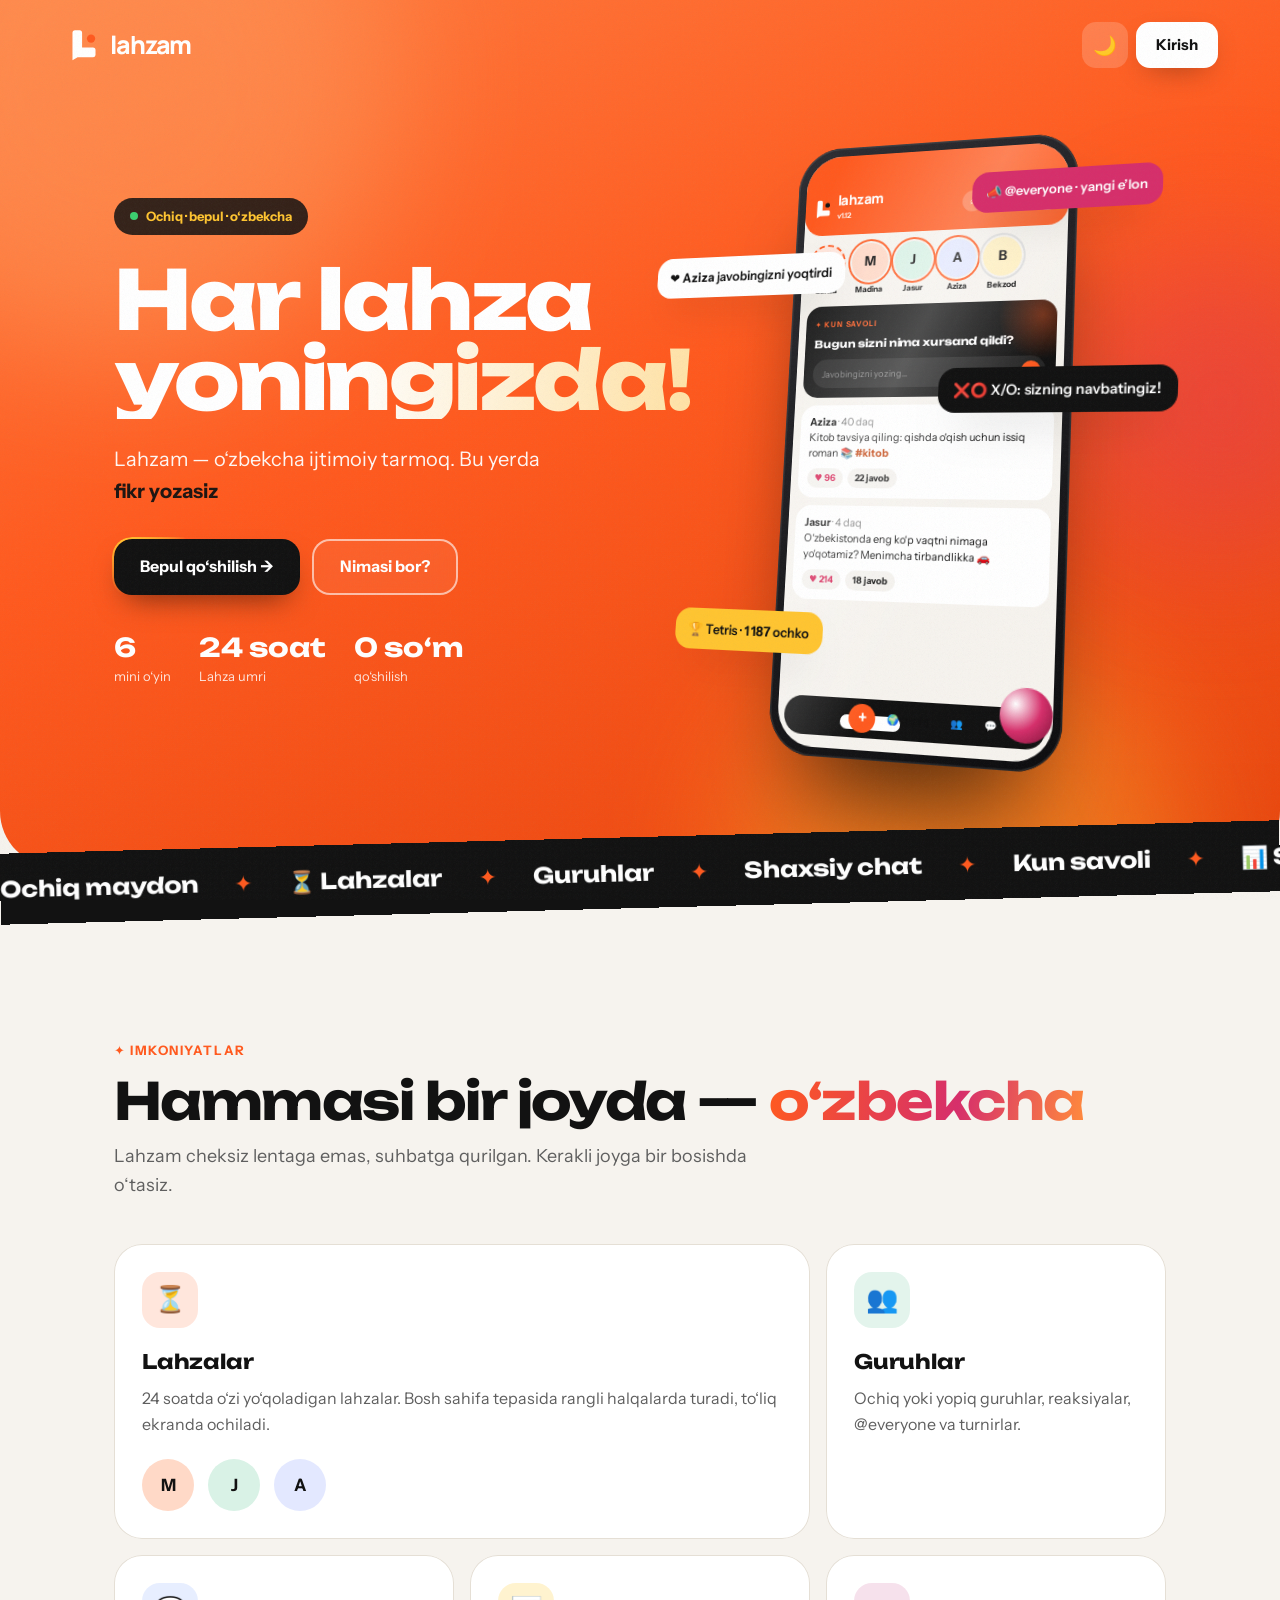
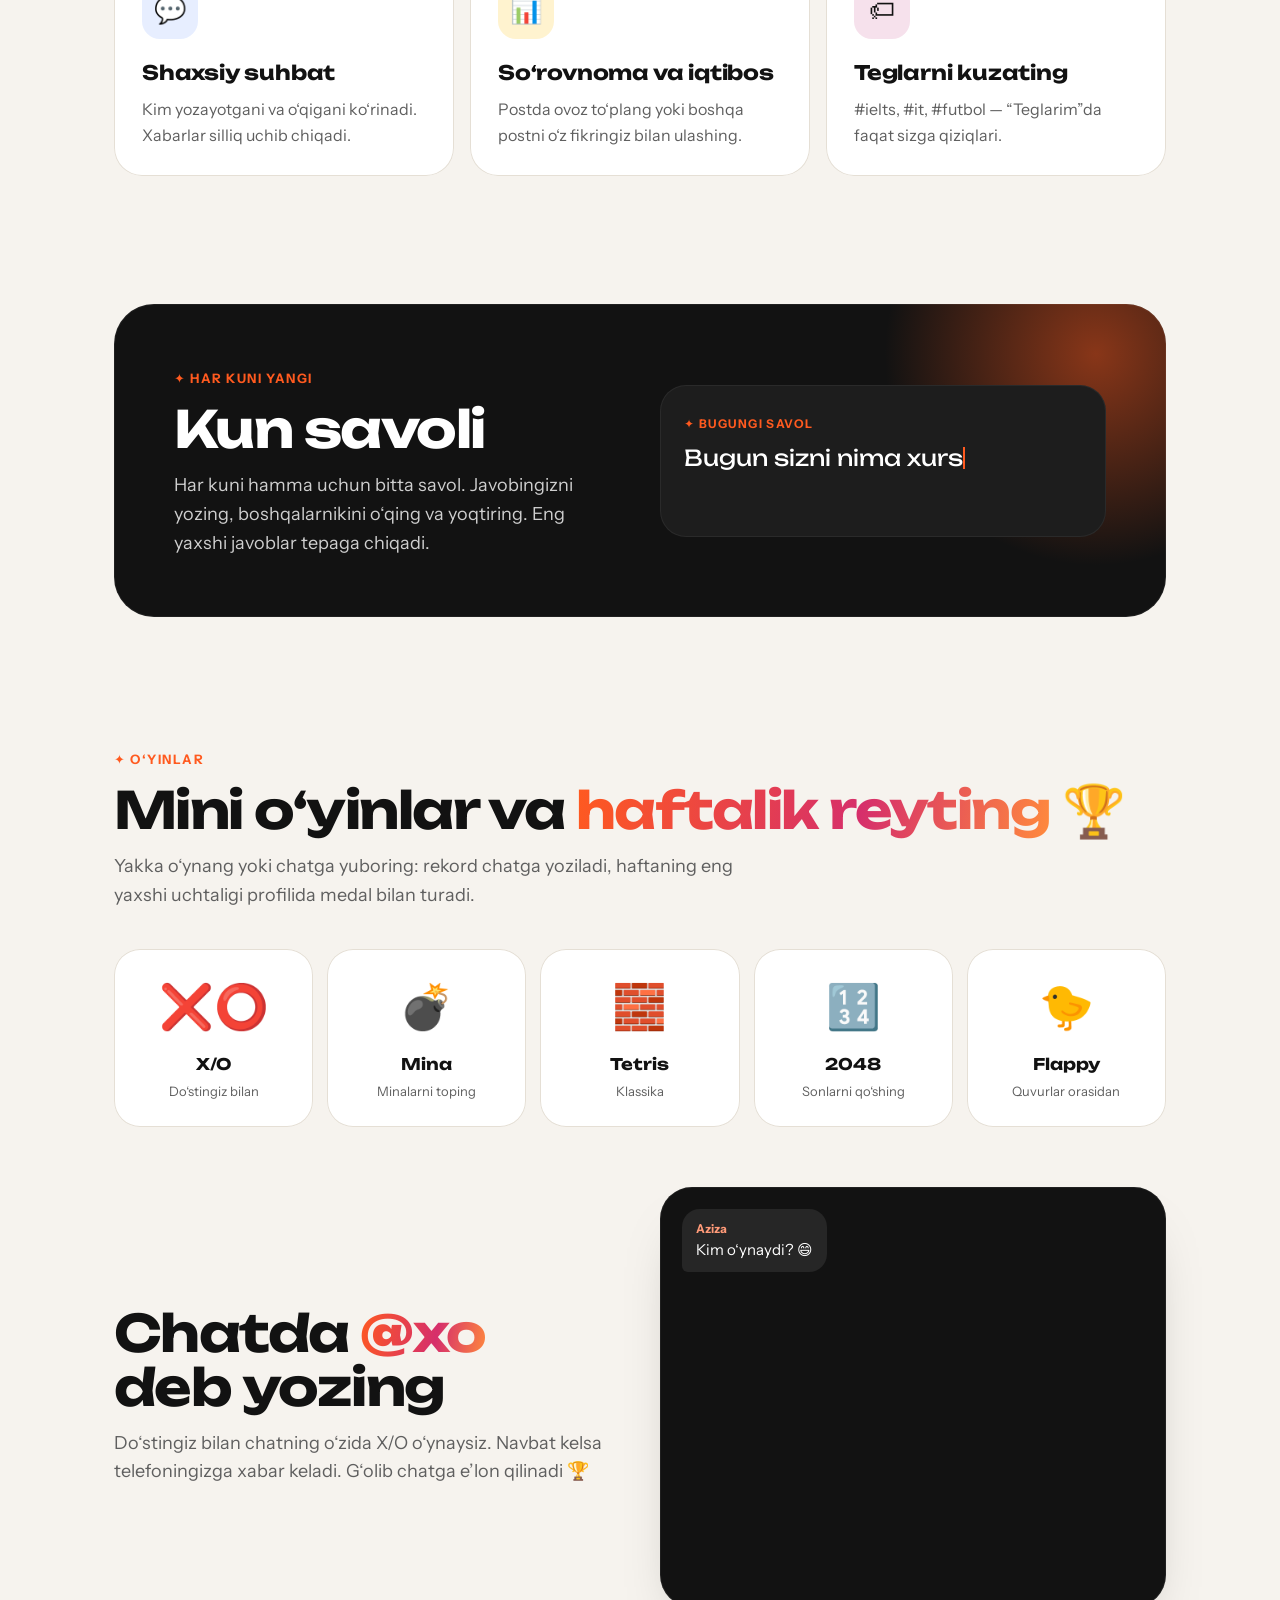
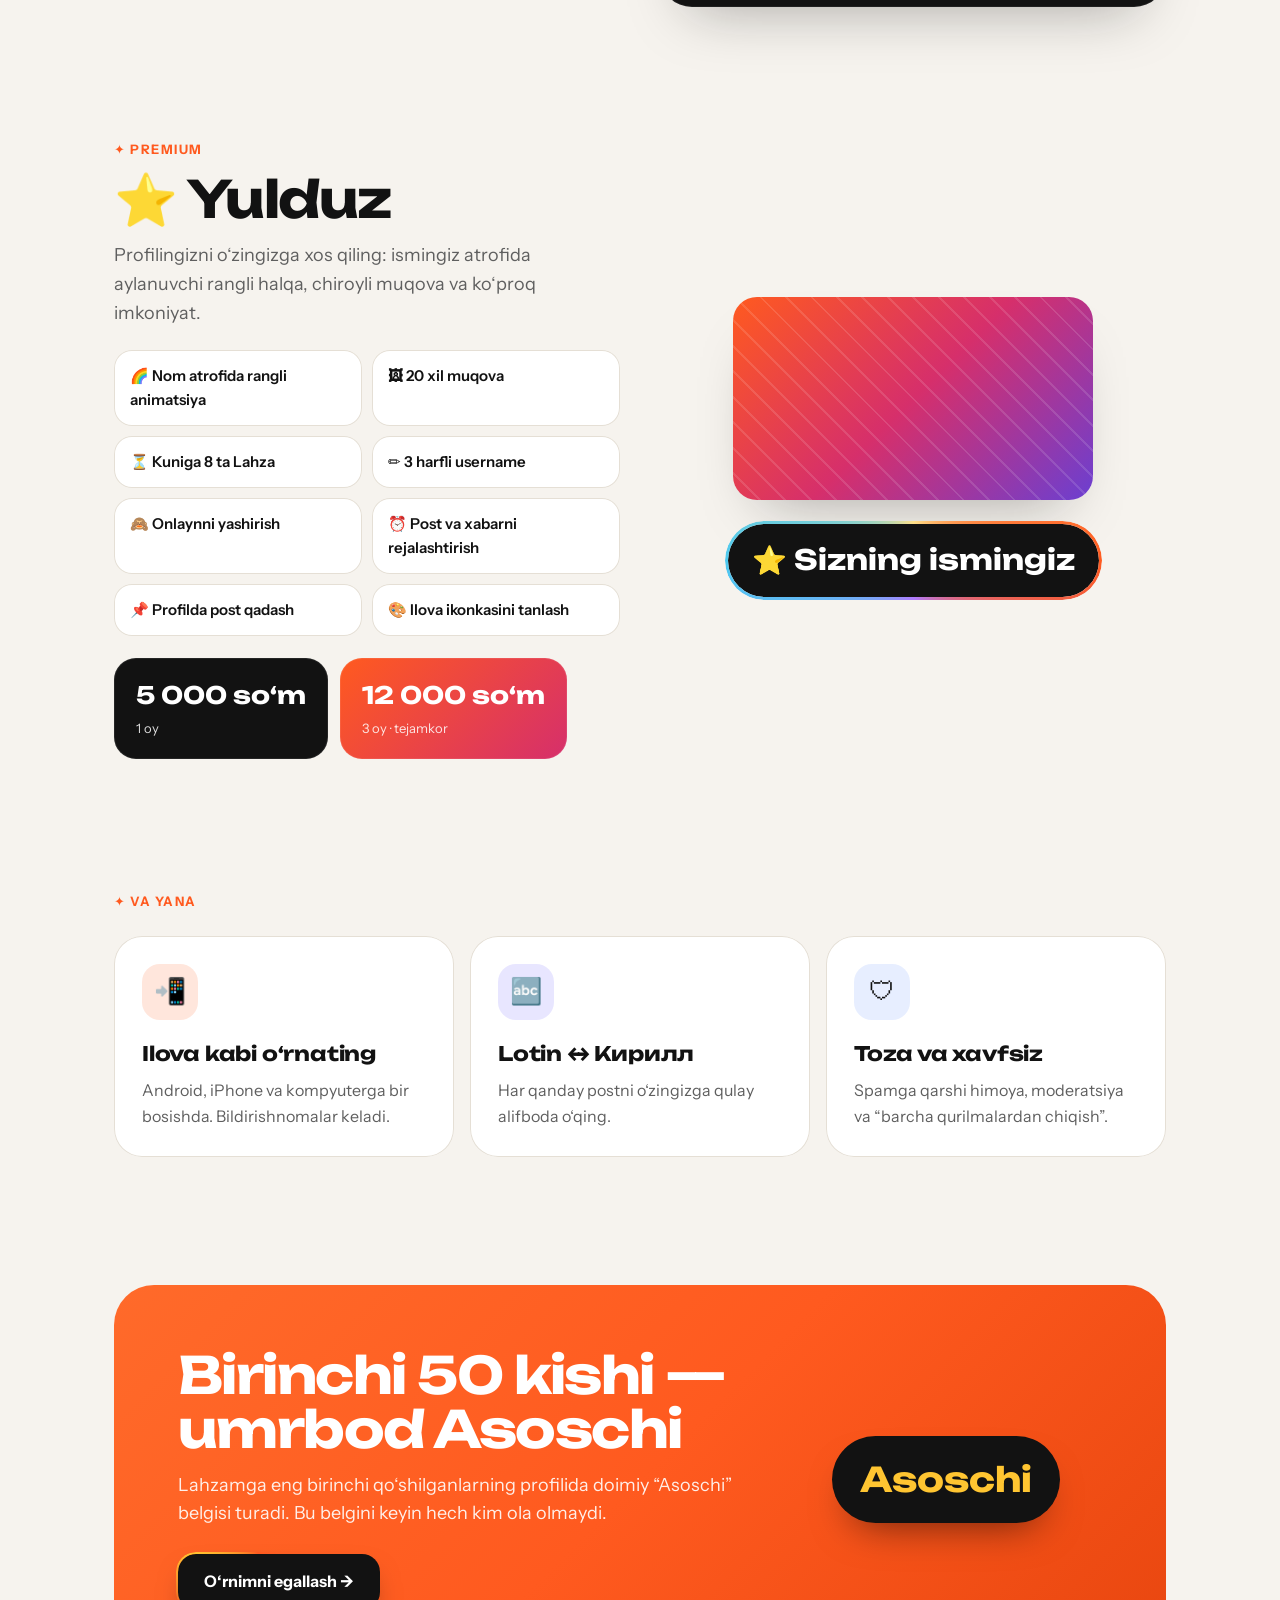
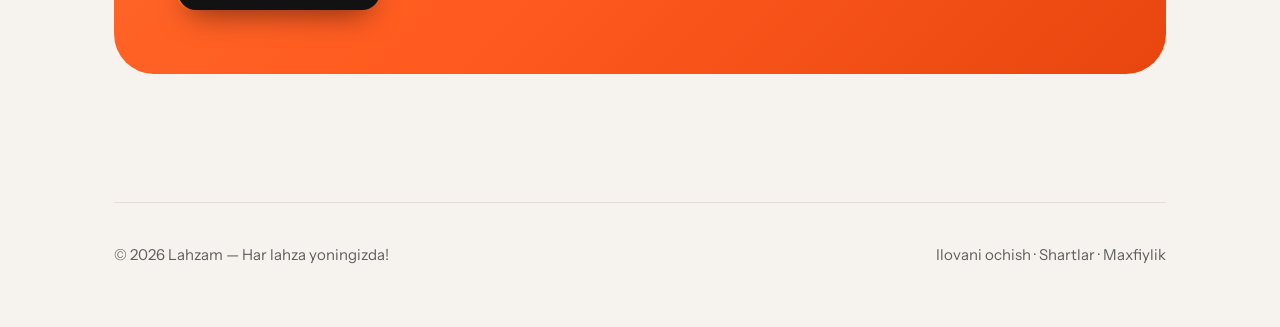
==== index.html @ 547d599e "Lahzam tanishtiruv sahifasi: premium dizayn, tungi rejim, 3D sahna Co-Authored-By: Claude Opus 5.5 <" ====
<!DOCTYPE html>
<html lang="uz">
<head>
<meta charset="utf-8">
<meta name="viewport" content="width=device-width, initial-scale=1, viewport-fit=cover">
<meta name="theme-color" content="#FF5A1F">
<title>Lahzam — Har lahza yoningizda!</title>
<meta name="description" content="Lahzam: o‘zbekcha ijtimoiy tarmoq. Ochiq maydon, Lahzalar, guruhlar, shaxsiy chat, Kun savoli, mini o‘yinlar va ⭐ Yulduz.">
<meta property="og:title" content="Lahzam — Har lahza yoningizda!">
<meta property="og:description" content="Fikrlar, Lahzalar, guruhlar, suhbatlar va o‘yinlar — bir joyda.">
<link rel="icon" href="/icon.svg" type="image/svg+xml">
<script src="/theme.js"></script>
<link rel="preconnect" href="https://fonts.googleapis.com">
<link rel="preconnect" href="https://fonts.gstatic.com" crossorigin>
<link href="https://fonts.googleapis.com/css2?family=Instrument+Sans:wght@400;500;600;700&family=Manrope:wght@800&family=Unbounded:wght@500;700;800&display=swap" rel="stylesheet">
<style>
/* ================= Dizayn tizimi ================= */
:root{
  --acc:#FF5A1F;--acc2:#FF8A3D;--pink:#D62F6B;--gold:#FFC531;
  --bg:#F6F3EE;--surface:#FFFFFF;--surface2:#EFEAE2;--ink:#121212;--mute:#5F5F5F;--line:#E5DFD5;
  --shadow:0 30px 60px -30px rgba(18,18,18,.35);
  --head:Unbounded,"Instrument Sans",system-ui,-apple-system,"Segoe UI",sans-serif;
  --body:"Instrument Sans",system-ui,-apple-system,"Segoe UI",sans-serif;
  --logo:Manrope,"Instrument Sans",system-ui,sans-serif;
  --ease:cubic-bezier(.2,.8,.2,1);--spring:cubic-bezier(.3,1.4,.5,1);
  color-scheme:light;
}
[data-theme=dark]{
  --bg:#0C0C0E;--surface:#16161A;--surface2:#1E1E23;--ink:#F3F0EA;--mute:#A3A09A;--line:#2A2A30;
  --shadow:0 30px 60px -30px rgba(0,0,0,.8);color-scheme:dark;
}
*{box-sizing:border-box;min-width:0}
html{scroll-behavior:smooth;overflow-x:clip}
body{margin:0;background:var(--bg);color:var(--ink);font:17px/1.6 var(--body);overflow-x:clip;-webkit-tap-highlight-color:transparent;transition:background .4s ease,color .4s ease}
a{color:inherit}
img,svg{max-width:100%}
:focus-visible{outline:3px solid var(--acc);outline-offset:3px;border-radius:10px}
.wrap{max-width:1180px;margin:0 auto;padding:0 max(5vw,18px)}
h1,h2,h3{font-family:var(--head);letter-spacing:-.03em;text-wrap:balance;margin:0}
h1{font-weight:800;font-size:clamp(42px,6.4vw,84px);line-height:.98}
h2{font-weight:700;font-size:clamp(30px,4vw,52px);line-height:1.05;margin-bottom:14px}
.sub{color:var(--mute);max-width:56ch;margin:0;font-size:18px}
.eyebrow{display:inline-flex;align-items:center;gap:8px;font-weight:700;font-size:13px;letter-spacing:.12em;text-transform:uppercase;color:var(--acc);margin-bottom:14px}
.grad{background:linear-gradient(100deg,var(--acc),var(--pink) 60%,var(--acc2));-webkit-background-clip:text;background-clip:text;color:transparent}
body::after{content:"";position:fixed;inset:0;pointer-events:none;z-index:90;opacity:.05;background-image:url("data:image/svg+xml,%3Csvg xmlns='http://www.w3.org/2000/svg' width='160' height='160'%3E%3Cfilter id='n'%3E%3CfeTurbulence baseFrequency='.85' numOctaves='3'/%3E%3C/filter%3E%3Crect width='100%25' height='100%25' filter='url(%23n)'/%3E%3C/svg%3E")}

/* ================= Tugmalar ================= */
.btn{position:relative;display:inline-flex;align-items:center;justify-content:center;gap:8px;height:56px;padding:0 26px;border-radius:18px;font-weight:700;text-decoration:none;font-size:16px;border:0;cursor:pointer;transition:transform .3s var(--spring),box-shadow .3s,background .3s;will-change:transform}
.btn:active{transform:scale(.96)}
.btn.white{background:#fff;color:#121212;box-shadow:0 10px 30px -12px rgba(0,0,0,.4)}
.btn.dark{background:#121212;color:#fff;box-shadow:0 14px 30px -12px rgba(0,0,0,.55)}
.btn.dark::after{content:"";position:absolute;inset:-2px;border-radius:20px;padding:2px;background:conic-gradient(from var(--ba),transparent 0 70%,var(--gold),var(--acc),transparent);-webkit-mask:linear-gradient(#000 0 0) content-box,linear-gradient(#000 0 0);-webkit-mask-composite:xor;mask-composite:exclude;animation:spin 3s linear infinite;pointer-events:none}
@property --ba{syntax:'<angle>';inherits:false;initial-value:0deg}
@keyframes spin{to{--ba:360deg}}
.btn.line{border:2px solid rgba(255,255,255,.6);color:#fff;background:rgba(255,255,255,.06);backdrop-filter:blur(6px)}
.icon-btn{width:46px;height:46px;border-radius:14px;border:0;display:inline-flex;align-items:center;justify-content:center;cursor:pointer;background:rgba(255,255,255,.18);color:#fff;font-size:19px;transition:transform .3s var(--spring),background .3s}
.icon-btn:hover{transform:rotate(-12deg) scale(1.06)}

/* ================= Yuklanish ekrani ================= */
#loader{position:fixed;inset:0;z-index:100;background:radial-gradient(120% 90% at 50% 10%,#FF7A3D,#FF5A1F 45%,#E0400A);display:flex;align-items:center;justify-content:center;color:#fff;transition:opacity .7s var(--ease),visibility .7s,transform .7s var(--ease);animation:ldAuto 0s 5s forwards}
[data-theme=dark] #loader{background:radial-gradient(120% 90% at 50% 10%,#3A1406,#0C0C0E 70%)}
#loader.done{opacity:0;visibility:hidden;transform:scale(1.06)}
@keyframes ldAuto{to{opacity:0;visibility:hidden}}
.ld-in{display:flex;flex-direction:column;align-items:center;gap:12px}
.ld-logo{filter:drop-shadow(0 18px 24px rgba(0,0,0,.25));animation:ldLogo 1.6s var(--spring) infinite}
@keyframes ldLogo{0%{transform:perspective(500px) rotateY(0) translateY(0)}50%{transform:perspective(500px) rotateY(180deg) translateY(-8px)}100%{transform:perspective(500px) rotateY(360deg) translateY(0)}}
.ld-word{font-family:var(--logo);font-weight:800;font-size:42px;letter-spacing:-.05em;display:flex;perspective:400px}
.ld-word span{display:inline-block;animation:ldL .9s var(--spring) both}
.ld-word span:nth-child(2){animation-delay:.06s}.ld-word span:nth-child(3){animation-delay:.12s}.ld-word span:nth-child(4){animation-delay:.18s}.ld-word span:nth-child(5){animation-delay:.24s}.ld-word span:nth-child(6){animation-delay:.3s}
@keyframes ldL{from{opacity:0;transform:translateY(26px) rotateX(-90deg)}to{opacity:1;transform:none}}
.ld-bar{display:block;width:200px;height:4px;border-radius:9px;background:rgba(255,255,255,.28);overflow:hidden;margin-top:8px}
.ld-bar em{display:block;height:100%;width:8%;background:#fff;border-radius:9px;transition:width .3s ease}
.ld-sub{font-size:14px;opacity:.9;font-weight:600;letter-spacing:.02em}

/* ================= Navigatsiya ================= */
.nav{position:fixed;top:12px;left:50%;transform:translateX(-50%);z-index:60;width:min(1180px,calc(100% - 24px));display:flex;align-items:center;justify-content:space-between;padding:10px 12px 10px 18px;border-radius:22px;transition:background .35s,box-shadow .35s}
.nav.scrolled{background:color-mix(in srgb,var(--surface) 72%,transparent);backdrop-filter:blur(18px) saturate(1.4);-webkit-backdrop-filter:blur(18px) saturate(1.4);box-shadow:0 10px 30px -18px rgba(0,0,0,.35),inset 0 0 0 1px color-mix(in srgb,var(--ink) 8%,transparent)}
.brand{display:inline-flex;align-items:center;gap:10px;text-decoration:none;color:#fff;transition:color .35s}
.nav.scrolled .brand{color:var(--ink)}
.brand b{font-family:var(--logo);font-weight:800;font-size:25px;letter-spacing:-.045em}
.nav-r{display:flex;gap:8px;align-items:center}
.nav.scrolled .icon-btn{background:var(--surface2);color:var(--ink)}
.nav .btn{height:46px;padding:0 20px;font-size:15px;border-radius:14px}
.nav.scrolled .btn.white{background:var(--ink);color:var(--bg)}

/* ================= Hero ================= */
.hero{position:relative;color:#fff;border-radius:0 0 56px 56px;padding:110px 0 90px;overflow:hidden;isolation:isolate;background:linear-gradient(160deg,#FF7A3D,#FF5A1F 45%,#E8460F)}
[data-theme=dark] .hero{background:radial-gradient(90% 80% at 70% 30%,#5A1E08,#1A0B05 60%,#0C0C0E)}
.blob{position:absolute;border-radius:50%;filter:blur(70px);z-index:-1;animation:float 16s ease-in-out infinite;pointer-events:none}
.b1{width:560px;height:560px;background:#FF9A5C;top:-200px;left:-160px;opacity:.55}
.b2{width:440px;height:440px;background:#FFC531;bottom:-220px;right:8%;animation-delay:-6s;opacity:.4}
.b3{width:320px;height:320px;background:#D62F6B;top:28%;right:-100px;animation-delay:-10s;opacity:.35}
[data-theme=dark] .b1{background:#FF5A1F;opacity:.35}[data-theme=dark] .b2{opacity:.18}[data-theme=dark] .b3{opacity:.3}
@keyframes float{0%,100%{transform:translate(0,0) scale(1)}33%{transform:translate(40px,-30px) scale(1.08)}66%{transform:translate(-30px,25px) scale(.95)}}
.hero-grid{display:grid;grid-template-columns:minmax(0,1.05fr) minmax(0,.95fr);gap:30px;align-items:center}
.chip{display:inline-flex;align-items:center;gap:8px;background:rgba(18,18,18,.85);color:var(--gold);border-radius:999px;padding:8px 16px;font-size:13px;font-weight:700;margin-bottom:24px}
.chip i{width:8px;height:8px;border-radius:50%;background:#3CD070;animation:ping 1.8s infinite}
@keyframes ping{0%{box-shadow:0 0 0 0 rgba(60,208,112,.7)}100%{box-shadow:0 0 0 10px rgba(60,208,112,0)}}
.h1 .w{display:inline-block;opacity:0;transform:translateY(60%) rotate(4deg);animation:rise .9s var(--ease) forwards;animation-play-state:paused}
.ready .h1 .w{animation-play-state:running}
@keyframes rise{to{opacity:1;transform:none}}
.h1 .hl{background:linear-gradient(100deg,#fff 20%,#FFE2A6 50%,#fff 80%);-webkit-background-clip:text;background-clip:text;color:transparent;background-size:200% 100%;animation:rise .9s var(--ease) forwards,sheen 5s linear 1.2s infinite;animation-play-state:paused}
.ready .h1 .hl{animation-play-state:running}
@keyframes sheen{to{background-position:-200% 0}}
.lead{font-size:clamp(17px,1.6vw,20px);max-width:38ch;margin:24px 0 32px;opacity:.95}
.rot{display:inline-grid;font-weight:700;vertical-align:bottom;perspective:300px}
.rot span{grid-area:1/1;opacity:0;transform:translateY(45%) rotateX(-70deg);transition:opacity .45s,transform .6s var(--ease);white-space:nowrap;color:#121212}
[data-theme=dark] .rot span{color:var(--gold)}
.rot span.on{opacity:1;transform:none}
.ctas{display:flex;gap:12px;flex-wrap:wrap}
.stats{display:flex;gap:28px;margin-top:38px;flex-wrap:wrap}
.stats div b{display:block;font-family:var(--head);font-size:26px;line-height:1.1}
.stats div span{font-size:13px;opacity:.85}

/* ================= 3D telefon sahnasi ================= */
.phone-wrap{perspective:1400px;display:flex;justify-content:center;padding:20px 0}
.stage{position:relative;transform-style:preserve-3d;transform:rotateY(-18deg) rotateX(8deg);will-change:transform}
.phone{position:relative;width:300px;aspect-ratio:9/18.8;background:linear-gradient(145deg,#2e2e33,#0d0d0f);border-radius:46px;padding:9px;box-shadow:0 70px 100px -40px rgba(0,0,0,.7),inset 0 0 0 1.5px rgba(255,255,255,.1);animation:bob 6s ease-in-out infinite;transform-style:preserve-3d}
.phone::before{content:"";position:absolute;inset:0;border-radius:46px;transform:translateZ(-20px);background:#08080a}
.phone::after{content:"";position:absolute;top:16px;left:50%;width:80px;height:22px;margin-left:-40px;border-radius:999px;background:#000;z-index:3}
@keyframes bob{0%,100%{translate:0 0}50%{translate:0 -14px}}
.screen{width:100%;height:100%;border-radius:38px;background:#F6F3EE;overflow:hidden;position:relative;color:#121212;font-size:11px}
.glare{position:absolute;inset:9px;border-radius:38px;pointer-events:none;background:linear-gradient(115deg,transparent 30%,rgba(255,255,255,.25) 48%,transparent 62%);background-size:250% 100%;background-position:var(--gx,60%) 0;mix-blend-mode:screen}
.s-top{background:#FF5A1F;padding:40px 10px 12px;border-radius:0 0 20px 20px;display:flex;justify-content:space-between;align-items:center;color:#fff}
.s-brand{display:flex;align-items:center;gap:6px}.s-brand b{display:block;font-family:var(--logo);font-weight:800;font-size:15px;letter-spacing:-.04em;line-height:1}.s-brand small{font-size:8px;opacity:.85;font-weight:700}
.s-ics{display:flex;gap:4px}.s-ics i{width:22px;height:22px;border-radius:50%;background:rgba(255,255,255,.22);display:flex;align-items:center;justify-content:center;font-style:normal;font-size:10px}
.s-ics i.me{background:#FFD9C7;color:#121212;font-weight:800;box-shadow:0 0 0 2px #fff}
.s-lz{display:flex;gap:7px;padding:10px 8px 2px;overflow:hidden}
.lz{display:flex;flex-direction:column;align-items:center;gap:3px;flex:none}
.lz i{width:40px;height:40px;border-radius:50%;display:flex;align-items:center;justify-content:center;font-style:normal;font-weight:800;font-size:14px;box-shadow:0 0 0 2px #F6F3EE,0 0 0 4px #FF5A1F}
.lz:not(.seen):not(.add) i{animation:ring 3s linear infinite}
@keyframes ring{0%,100%{box-shadow:0 0 0 2px #F6F3EE,0 0 0 4px #FF5A1F}50%{box-shadow:0 0 0 2px #F6F3EE,0 0 0 4px #D62F6B}}
.lz.seen i{box-shadow:0 0 0 2px #F6F3EE,0 0 0 4px #ddd}
.lz.add i{background:#FFE6DC;color:#FF5A1F;font-size:20px;box-shadow:none;border:2px dashed #FF5A1F}
.lz em{font-style:normal;font-size:8.5px;font-weight:700}
.s-q{background:#121212;color:#fff;border-radius:16px;margin:8px 8px 0;padding:10px;position:relative;overflow:hidden}
.s-q::after{content:"";position:absolute;right:-30px;top:-30px;width:90px;height:90px;border-radius:50%;background:radial-gradient(circle,#FF5A1F,transparent 70%);opacity:.4}
.s-q small{color:#FF5A1F;font-weight:800;letter-spacing:.1em;font-size:8px}
.s-q b{display:block;font-family:var(--head);font-size:11px;margin:4px 0 7px;letter-spacing:-.01em}
.s-qin{display:flex;justify-content:space-between;align-items:center;background:#262626;border-radius:999px;padding:5px 5px 5px 10px;color:#8a8a8a;font-size:9.5px}
.s-qin i{width:20px;height:20px;border-radius:50%;background:#FF5A1F;color:#fff;font-style:normal;display:flex;align-items:center;justify-content:center;font-size:9px}
.feed{position:relative}
.s-card{background:#fff;border-radius:16px;margin:8px 8px 0;padding:10px;font-size:11px;line-height:1.45;animation:slideIn .6s var(--ease) both}
@keyframes slideIn{from{opacity:0;transform:translateY(-20px) scale(.96)}to{opacity:1;transform:none}}
.s-row{display:flex;gap:5px;margin-top:7px}
.s-pill{background:#F4F2EE;border-radius:999px;padding:3px 8px;font-weight:700;font-size:9.5px}
.s-pill.h{color:#D61F52}
.s-poll{margin-top:6px;display:flex;flex-direction:column;gap:4px}
.s-poll span{position:relative;border:1.5px solid #E5E0D6;border-radius:9px;padding:4px 8px;font-weight:600;overflow:hidden;display:flex;justify-content:space-between}
.s-poll span::before{content:"";position:absolute;inset:0 auto 0 0;width:var(--w);background:#FFE1D4;animation:grow 1s var(--ease) both}
.s-poll span > *{position:relative}
@keyframes grow{from{width:0}}
.s-dock{position:absolute;left:50%;bottom:12px;transform:translateX(-50%);background:#121212;color:#fff;border-radius:999px;padding:4px;display:flex;gap:2px;align-items:center;font-size:10px;font-weight:700;white-space:nowrap}
.s-dock span{padding:7px 10px;border-radius:999px;position:relative;z-index:1;transition:color .3s}
.s-dock .on{color:#111}
.s-ind{position:absolute;top:4px;height:calc(100% - 8px);background:#fff;border-radius:999px;transition:left .45s cubic-bezier(.3,1.2,.4,1),width .45s cubic-bezier(.3,1.2,.4,1);z-index:0}
.s-dock .plus{width:28px;height:28px;padding:0;border-radius:50%;background:#FF5A1F;display:flex;align-items:center;justify-content:center;font-size:17px}
.heart-pop{position:absolute;font-size:22px;pointer-events:none;animation:hp 1.2s ease-out forwards}
@keyframes hp{0%{opacity:0;transform:scale(.4)}20%{opacity:1;transform:scale(1.2)}100%{opacity:0;transform:translateY(-60px)}}
.fly{position:absolute;background:#fff;color:#121212;border-radius:16px;padding:10px 14px;font-size:13px;font-weight:600;white-space:nowrap;box-shadow:0 20px 40px -18px rgba(0,0,0,.5);pointer-events:none;animation:flyb 5s ease-in-out infinite}
.fly b{font-weight:800}
.f1{left:-110px;top:22%;transform:translateZ(90px);animation-delay:-1s}
.f2{right:-120px;top:42%;transform:translateZ(130px);background:#121212;color:#fff;animation-delay:-2.5s}
.f3{left:-80px;bottom:16%;transform:translateZ(60px);background:#FFC531;animation-delay:-.5s}
.f4{right:-90px;top:8%;transform:translateZ(40px);background:#D62F6B;color:#fff;animation-delay:-3.5s}
@keyframes flyb{0%,100%{translate:0 0}50%{translate:0 -12px}}
.orb{position:absolute;border-radius:50%;pointer-events:none}
.o1{width:70px;height:70px;left:-40px;top:-6px;background:radial-gradient(circle at 30% 30%,#fff,#FFC531 45%,#E08A00);transform:translateZ(-60px);animation:flyb 7s ease-in-out infinite}
.o2{width:46px;height:46px;right:-24px;bottom:6%;background:radial-gradient(circle at 30% 30%,#fff,#D62F6B 50%,#7a1238);transform:translateZ(150px);animation:flyb 6s ease-in-out infinite -2s}

/* ================= Lenta (marquee) ================= */
.marq{overflow:hidden;background:#121212;color:#fff;padding:18px 0;margin-top:-30px;position:relative;z-index:2;transform:rotate(-1.5deg)}
[data-theme=dark] .marq{background:linear-gradient(90deg,#FF5A1F,#D62F6B)}
.marq-in{display:flex;width:max-content;animation:mq 36s linear infinite;font-family:var(--head);font-weight:700;font-size:clamp(16px,2vw,22px)}
.marq-in span{display:inline-flex;align-items:center;gap:36px;white-space:nowrap;padding-right:36px}
.marq-in span::after{content:"✦";color:var(--acc)}
[data-theme=dark] .marq-in span::after{color:#121212}
@keyframes mq{to{transform:translateX(-50%)}}

.band{padding:clamp(70px,10vw,130px) 0}
.rv{opacity:0;transform:translateY(40px);transition:opacity .9s var(--ease),transform .9s var(--ease)}
.rv.in{opacity:1;transform:none}
.d1{transition-delay:.08s}.d2{transition-delay:.16s}.d3{transition-delay:.24s}.d4{transition-delay:.32s}

/* ================= Bento kartalar ================= */
.bento{display:grid;grid-template-columns:repeat(6,minmax(0,1fr));gap:16px;margin-top:44px}
.card{position:relative;background:var(--surface);border-radius:28px;padding:28px;overflow:hidden;box-shadow:inset 0 0 0 1px var(--line);transition:transform .5s var(--ease),box-shadow .5s var(--ease),opacity .9s var(--ease)}
.card::before{content:"";position:absolute;inset:0;pointer-events:none;opacity:0;transition:opacity .4s;background:radial-gradient(420px circle at var(--mx,50%) var(--my,50%),color-mix(in srgb,var(--acc) 16%,transparent),transparent 45%)}
.card.in:hover{transform:translateY(-6px);box-shadow:inset 0 0 0 1px color-mix(in srgb,var(--acc) 40%,var(--line)),var(--shadow)}
.card:hover::before{opacity:1}
.card h3{font-size:20px;margin:18px 0 8px;letter-spacing:-.01em}
.card p{margin:0;color:var(--mute);font-size:16px}
.c2{grid-column:span 2}.c4{grid-column:span 4}
.ico{width:56px;height:56px;border-radius:18px;display:flex;align-items:center;justify-content:center;font-size:26px;transition:transform .5s var(--spring)}
.card:hover .ico{transform:scale(1.14) rotate(-10deg)}
.i1{background:#FFE6DC}.i2{background:#E3F4EC}.i3{background:#E7EEFF}.i4{background:#FFF3CF}.i5{background:#F6E1EC}.i6{background:#E8E6FF}
[data-theme=dark] .ico{background:var(--surface2)}
.lzdemo{display:flex;gap:14px;margin-top:22px}
.lzdemo i{width:52px;height:52px;border-radius:50%;display:flex;align-items:center;justify-content:center;font-style:normal;font-weight:800;color:#121212;animation:ring2 3s linear infinite}
.lzdemo i:nth-child(2){animation-delay:-1s}.lzdemo i:nth-child(3){animation-delay:-2s}
@keyframes ring2{0%,100%{box-shadow:0 0 0 3px var(--surface),0 0 0 6px #FF5A1F}50%{box-shadow:0 0 0 3px var(--surface),0 0 0 6px #D62F6B}}

/* ================= Kun savoli ================= */
.qd{background:#121212;color:#fff;border-radius:40px;padding:clamp(30px,5vw,60px);display:grid;grid-template-columns:minmax(0,1fr) minmax(0,1fr);gap:40px;align-items:center;position:relative;overflow:hidden;box-shadow:inset 0 0 0 1px rgba(255,255,255,.06)}
.qd::after{content:"";position:absolute;width:460px;height:460px;border-radius:50%;background:radial-gradient(circle,var(--acc),transparent 65%);right:-160px;top:-180px;opacity:.5;animation:float 12s ease-in-out infinite;pointer-events:none}
.qd h2{color:#fff}.qd .sub{color:#cfcfcf}
.qcard{background:#1d1d1d;border-radius:26px;padding:24px;position:relative;z-index:1;box-shadow:inset 0 0 0 1px rgba(255,255,255,.06)}
.qcard small{color:var(--acc);font-weight:800;letter-spacing:.12em;font-size:12px}
.qcard .q{font-family:var(--head);font-size:22px;line-height:1.25;margin:8px 0 14px;min-height:2.5em}
.qa{border-left:2px solid var(--acc);padding:4px 0 4px 12px;margin-top:10px;color:#ddd;font-size:15px;opacity:0;transform:translateX(-14px);transition:all .5s var(--ease)}
.qa.in{opacity:1;transform:none}
.qa b{color:#fff}
.caret{display:inline-block;width:2px;height:1em;background:var(--acc);vertical-align:-3px;animation:blink 1s steps(1) infinite}
@keyframes blink{50%{opacity:0}}

/* ================= O'yinlar ================= */
.games{display:grid;grid-template-columns:repeat(5,minmax(0,1fr));gap:14px;margin-top:40px;perspective:900px}
.g{background:var(--surface);border-radius:26px;padding:22px 14px;text-align:center;box-shadow:inset 0 0 0 1px var(--line);transition:transform .5s var(--spring),box-shadow .4s,opacity .9s var(--ease)}
.g.in:hover{transform:translateY(-10px) rotateX(10deg);box-shadow:inset 0 0 0 1px color-mix(in srgb,var(--acc) 40%,var(--line)),var(--shadow)}
.g .em{font-size:44px;display:block;animation:bounce 2.6s ease-in-out infinite}
.g:nth-child(2) .em{animation-delay:.3s}.g:nth-child(3) .em{animation-delay:.6s}.g:nth-child(4) .em{animation-delay:.9s}.g:nth-child(5) .em{animation-delay:1.2s}
@keyframes bounce{0%,100%{transform:translateY(0)}50%{transform:translateY(-10px)}}
.g b{display:block;font-family:var(--head);font-size:16px;margin-top:10px}
.g span{font-size:13px;color:var(--mute)}
.play{display:grid;grid-template-columns:minmax(0,1fr) minmax(0,1fr);gap:40px;align-items:center;margin-top:60px}
.chat{background:#121212;border-radius:32px;padding:22px;color:#fff;display:flex;flex-direction:column;gap:10px;box-shadow:var(--shadow),inset 0 0 0 1px rgba(255,255,255,.06)}
.m{max-width:80%;padding:10px 14px;border-radius:18px;font-size:15px;opacity:0;transform:translateY(16px) scale(.96);transition:all .45s var(--ease)}
.m.in{background:#262626;align-self:flex-start;border-bottom-left-radius:6px}
.m.out{background:var(--acc);align-self:flex-end;border-bottom-right-radius:6px}
.m.show{opacity:1;transform:none}
.xo{display:grid;grid-template-columns:repeat(3,44px);gap:5px;background:#1d1d22;padding:6px;border-radius:14px;margin-top:6px}
.xo i{width:44px;height:44px;border-radius:10px;background:#2c2c33;display:flex;align-items:center;justify-content:center;font-style:normal;font-weight:800;font-size:22px}
.xo i.x{color:var(--acc)}.xo i.o{color:#FFC531}
.xo i.pop{animation:pp .35s var(--spring)}
.xo i.win{background:#3d3320;box-shadow:inset 0 0 0 2px #FFC531}
@keyframes pp{from{transform:scale(0)}to{transform:scale(1)}}
.sys{align-self:center;background:#2a2a2a;border-radius:999px;padding:7px 14px;font-size:13px;font-weight:700;opacity:0;transition:opacity .4s}
.sys.show{opacity:1}

/* ================= Yulduz ================= */
.star{display:grid;grid-template-columns:minmax(0,1fr) minmax(0,1fr);gap:40px;align-items:center}
.nt{display:inline-flex;align-items:center;gap:8px;font-family:var(--head);font-weight:700;font-size:clamp(20px,2.6vw,28px);padding:14px 24px;border-radius:999px;background:#121212;color:#fff;position:relative}
.nt::before{content:"";position:absolute;inset:-3px;border-radius:999px;padding:3px;background:conic-gradient(from var(--na),#FFE08A,#FF5A1F,#B07CFF,#4CC9F0,#FFE08A);-webkit-mask:linear-gradient(#000 0 0) content-box,linear-gradient(#000 0 0);-webkit-mask-composite:xor;mask-composite:exclude;animation:spin2 3s linear infinite}
@property --na{syntax:'<angle>';inherits:false;initial-value:0deg}
@keyframes spin2{to{--na:360deg}}
.star-vis{display:flex;flex-direction:column;align-items:center;gap:24px;perspective:900px}
.cover{width:min(360px,100%);aspect-ratio:16/9;border-radius:24px;background:linear-gradient(135deg,#FF5A1F,#D62F6B 50%,#6B3FD1);position:relative;overflow:hidden;box-shadow:var(--shadow);animation:tilt 8s ease-in-out infinite}
.cover::after{content:"";position:absolute;inset:0;background:repeating-linear-gradient(45deg,rgba(255,255,255,.12) 0 2px,transparent 2px 18px)}
@keyframes tilt{0%,100%{transform:rotateX(14deg) rotateY(-10deg)}50%{transform:rotateX(6deg) rotateY(10deg)}}
.perks{display:grid;grid-template-columns:repeat(2,minmax(0,1fr));gap:10px;margin:22px 0}
.perks div{background:var(--surface);border-radius:18px;padding:14px 16px;font-weight:600;font-size:15px;box-shadow:inset 0 0 0 1px var(--line)}
.price{display:flex;gap:12px;flex-wrap:wrap}
.price div{background:#121212;color:#fff;border-radius:22px;padding:18px 22px;box-shadow:inset 0 0 0 1px rgba(255,255,255,.08)}
.price div.best{background:linear-gradient(135deg,var(--acc),var(--pink))}
.price b{font-family:var(--head);font-size:24px;display:block}
.price span{font-size:13px;opacity:.85}

/* ================= Yakuniy ================= */
.founder{background:linear-gradient(135deg,#FF6A2A,#FF5A1F 50%,#E8460F);color:#fff;border-radius:40px;padding:clamp(34px,5vw,64px);display:grid;grid-template-columns:minmax(0,1.3fr) minmax(0,.7fr);gap:30px;align-items:center;position:relative;overflow:hidden}
[data-theme=dark] .founder{background:radial-gradient(100% 120% at 80% 0%,#5A1E08,#16161A 70%);box-shadow:inset 0 0 0 1px var(--line)}
.founder h2{color:#fff}.founder .sub{color:#fff;opacity:.9}
.badge-big{font-family:var(--head);font-weight:700;color:#FFC531;background:#121212;border-radius:999px;padding:16px 28px;font-size:clamp(22px,3vw,34px);justify-self:center;animation:bob 4s ease-in-out infinite;box-shadow:0 20px 40px -20px rgba(0,0,0,.6)}
footer{padding:40px 0 60px;color:var(--mute);font-size:15px;display:flex;justify-content:space-between;gap:16px;flex-wrap:wrap;border-top:1px solid var(--line)}
footer a{text-decoration:none}footer a:hover{color:var(--acc)}
.bar{position:fixed;top:0;left:0;height:3px;background:linear-gradient(90deg,var(--acc),var(--pink));z-index:70;width:0}

/* ================= Moslashuvchan ================= */
@media(max-width:980px){.hero-grid,.play,.qd,.star,.founder{grid-template-columns:minmax(0,1fr)}.bento{grid-template-columns:minmax(0,1fr)}.c2,.c4{grid-column:auto}.games{grid-template-columns:repeat(3,minmax(0,1fr))}.phone{width:270px}.f1{left:-40px}.f2{right:-40px}.f3{left:-30px}.f4{right:-30px}.hero{padding-top:96px}}
@media(max-width:560px){.games{grid-template-columns:repeat(2,minmax(0,1fr))}.perks{grid-template-columns:minmax(0,1fr)}.f2,.f4,.o2{display:none}.fly{font-size:11px;padding:8px 10px}.f1{left:-6px}.f3{left:-2px}.nav .btn{padding:0 14px}.brand b{font-size:22px}.stats{gap:20px}.stats div b{font-size:22px}}
@media(prefers-reduced-motion:reduce){*,*::before,*::after{animation:none!important;transition:none!important}.rv,.m,.qa,.sys,.h1 .w,.h1 .hl{opacity:1!important;transform:none!important}}
</style>
</head>
<body>
<div id="loader" role="status" aria-label="Yuklanmoqda"><div class="ld-in">
  <svg class="ld-logo" viewBox="0 0 100 100" width="76" height="76" aria-hidden="true"><path d="M14 12a8 8 0 0 1 8-8h14a8 8 0 0 1 8 8v46h34a8 8 0 0 1 8 8v14a8 8 0 0 1-8 8H30L14 98z" fill="#fff"/><circle cx="72" cy="30" r="13" fill="#121212"/></svg>
  <div class="ld-word" aria-hidden="true"><span>l</span><span>a</span><span>h</span><span>z</span><span>a</span><span>m</span></div>
  <i class="ld-bar"><em id="ldbar"></em></i><span class="ld-sub">Har lahza yoningizda!</span></div></div>
<div class="bar" id="bar"></div>

<nav class="nav" id="nav" aria-label="Asosiy">
  <a class="brand" href="/" aria-label="Lahzam bosh sahifa">
    <svg viewBox="0 0 100 100" width="32" height="32" aria-hidden="true"><path d="M14 12a8 8 0 0 1 8-8h14a8 8 0 0 1 8 8v46h34a8 8 0 0 1 8 8v14a8 8 0 0 1-8 8H30L14 98z" fill="currentColor"/><circle cx="72" cy="30" r="13" fill="#FF5A1F"/></svg><b>lahzam</b>
  </a>
  <div class="nav-r">
    <button class="icon-btn" id="themeBtn" type="button" aria-label="Tungi rejimni almashtirish">🌙</button>
    <a class="btn white" data-app="/kirish" href="#">Kirish</a>
  </div>
</nav>

<header class="hero" id="top">
  <span class="blob b1"></span><span class="blob b2"></span><span class="blob b3"></span>
  <div class="wrap hero-grid">
    <div>
      <span class="chip"><i></i>Ochiq · bepul · o‘zbekcha</span>
      <h1 class="h1"><span class="w">Har</span> <span class="w" style="animation-delay:.1s">lahza</span><br><span class="w hl" style="animation-delay:.2s">yoningizda!</span></h1>
      <p class="lead">Lahzam — o‘zbekcha ijtimoiy tarmoq. Bu yerda <span class="rot" id="rot"><span class="on">fikr yozasiz</span><span>lahza ulashasiz</span><span>guruhda gaplashasiz</span><span>do‘st topasiz</span><span>o‘yin o‘ynaysiz</span></span></p>
      <div class="ctas">
        <a class="btn dark mag" data-app="/kirish" href="#">Bepul qo‘shilish →</a>
        <a class="btn line mag" href="#imkoniyatlar">Nimasi bor?</a>
      </div>
      <div class="stats" aria-label="Lahzam raqamlarda">
        <div><b data-count="6">0</b><span>mini o‘yin</span></div>
        <div><b data-count="24" data-suf=" soat">0</b><span>Lahza umri</span></div>
        <div><b data-count="0" data-suf=" so‘m">0</b><span>qo‘shilish</span></div>
      </div>
    </div>
    <div class="phone-wrap" aria-hidden="true">
      <div class="stage" id="stage">
        <div class="phone" id="phone"><div class="screen">
          <div class="s-top"><span class="s-brand"><svg viewBox="0 0 100 100" width="20" height="20"><path d="M14 12a8 8 0 0 1 8-8h14a8 8 0 0 1 8 8v46h34a8 8 0 0 1 8 8v14a8 8 0 0 1-8 8H30L14 98z" fill="#fff"/><circle cx="72" cy="30" r="13" fill="#121212"/></svg><span><b>lahzam</b><small>v1.12</small></span></span><span class="s-ics"><i>⌕</i><i>🔔</i><i>☾</i><i class="me">A</i></span></div>
          <div class="s-lz"><span class="lz add"><i>+</i><em>Lahza</em></span><span class="lz"><i style="background:#FFD9C7">M</i><em>Madina</em></span><span class="lz"><i style="background:#D9F2E6">J</i><em>Jasur</em></span><span class="lz"><i style="background:#E3E8FF">A</i><em>Aziza</em></span><span class="lz seen"><i style="background:#FFF0C2">B</i><em>Bekzod</em></span></div>
          <div class="s-q"><small>✦ KUN SAVOLI</small><b>Bugun sizni nima xursand qildi?</b><span class="s-qin">Javobingizni yozing… <i>➤</i></span></div>
          <div class="feed" id="feed"></div>
          <div class="s-dock" id="sdock"><span class="s-ind" id="sind"></span><span class="plus">+</span><span class="on">🌍 Ochiq</span><span>👥</span><span>💬</span><span>🎮</span></div>
        </div><span class="glare" id="glare"></span></div>
        <div class="fly f1">❤️ <b>Aziza</b> javobingizni yoqtirdi</div>
        <div class="fly f2">❌⭕ X/O: sizning navbatingiz!</div>
        <div class="fly f3">🏆 Tetris · <b>1 187</b> ochko</div>
        <div class="fly f4">📣 @everyone · yangi e’lon</div>
        <div class="orb o1"></div><div class="orb o2"></div>
      </div>
    </div>
  </div>
</header>

<div class="marq" aria-hidden="true"><div class="marq-in">
  <span>Ochiq maydon</span><span>⏳ Lahzalar</span><span>Guruhlar</span><span>Shaxsiy chat</span><span>Kun savoli</span><span>📊 So‘rovnomalar</span><span>X/O</span><span>Mina</span><span>Tetris</span><span>2048</span><span>Flappy</span><span>🏆 Reyting</span><span>⭐ Yulduz</span><span>Lotin ↔ Кирилл</span>
  <span>Ochiq maydon</span><span>⏳ Lahzalar</span><span>Guruhlar</span><span>Shaxsiy chat</span><span>Kun savoli</span><span>📊 So‘rovnomalar</span><span>X/O</span><span>Mina</span><span>Tetris</span><span>2048</span><span>Flappy</span><span>🏆 Reyting</span><span>⭐ Yulduz</span><span>Lotin ↔ Кирилл</span>
</div></div>

<main>
  <section class="band" id="imkoniyatlar"><div class="wrap">
    <span class="eyebrow rv">✦ Imkoniyatlar</span>
    <h2 class="rv d1">Hammasi bir joyda — <span class="grad">o‘zbekcha</span></h2>
    <p class="sub rv d2">Lahzam cheksiz lentaga emas, suhbatga qurilgan. Kerakli joyga bir bosishda o‘tasiz.</p>
    <div class="bento">
      <article class="card c4 rv d1"><div class="ico i1">⏳</div><h3>Lahzalar</h3><p>24 soatda o‘zi yo‘qoladigan lahzalar. Bosh sahifa tepasida rangli halqalarda turadi, to‘liq ekranda ochiladi.</p><div class="lzdemo" aria-hidden="true"><i style="background:#FFD9C7">M</i><i style="background:#D9F2E6">J</i><i style="background:#E3E8FF">A</i></div></article>
      <article class="card c2 rv d2"><div class="ico i2">👥</div><h3>Guruhlar</h3><p>Ochiq yoki yopiq guruhlar, reaksiyalar, @everyone va turnirlar.</p></article>
      <article class="card c2 rv d1"><div class="ico i3">💬</div><h3>Shaxsiy suhbat</h3><p>Kim yozayotgani va o‘qigani ko‘rinadi. Xabarlar silliq uchib chiqadi.</p></article>
      <article class="card c2 rv d2"><div class="ico i4">📊</div><h3>So‘rovnoma va iqtibos</h3><p>Postda ovoz to‘plang yoki boshqa postni o‘z fikringiz bilan ulashing.</p></article>
      <article class="card c2 rv d3"><div class="ico i5">🏷</div><h3>Teglarni kuzating</h3><p>#ielts, #it, #futbol — “Teglarim”da faqat sizga qiziqlari.</p></article>
    </div>
  </div></section>

  <section class="band" style="padding-top:0"><div class="wrap">
    <div class="qd rv">
      <div style="position:relative;z-index:1">
        <span class="eyebrow">✦ Har kuni yangi</span>
        <h2>Kun savoli</h2>
        <p class="sub">Har kuni hamma uchun bitta savol. Javobingizni yozing, boshqalarnikini o‘qing va yoqtiring. Eng yaxshi javoblar tepaga chiqadi.</p>
      </div>
      <div class="qcard" id="qcard"><small>✦ BUGUNGI SAVOL</small><div class="q" id="qtext"></div><div id="qans"></div></div>
    </div>
  </div></section>

  <section class="band" style="padding-top:0" id="oyinlar"><div class="wrap">
    <span class="eyebrow rv">✦ O‘yinlar</span>
    <h2 class="rv d1">Mini o‘yinlar va <span class="grad">haftalik reyting</span> 🏆</h2>
    <p class="sub rv d2">Yakka o‘ynang yoki chatga yuboring: rekord chatga yoziladi, haftaning eng yaxshi uchtaligi profilida medal bilan turadi.</p>
    <div class="games">
      <div class="g rv d1"><span class="em">❌⭕</span><b>X/O</b><span>Do‘stingiz bilan</span></div>
      <div class="g rv d2"><span class="em">💣</span><b>Mina</b><span>Minalarni toping</span></div>
      <div class="g rv d3"><span class="em">🧱</span><b>Tetris</b><span>Klassika</span></div>
      <div class="g rv d4"><span class="em">🔢</span><b>2048</b><span>Sonlarni qo‘shing</span></div>
      <div class="g rv d4"><span class="em">🐤</span><b>Flappy</b><span>Quvurlar orasidan</span></div>
    </div>
    <div class="play">
      <div class="rv">
        <h2>Chatda <span class="grad">@xo</span> deb yozing</h2>
        <p class="sub">Do‘stingiz bilan chatning o‘zida X/O o‘ynaysiz. Navbat kelsa telefoningizga xabar keladi. G‘olib chatga e’lon qilinadi 🏆</p>
      </div>
      <div class="chat rv d2" id="chat" aria-label="Chat namunasi">
        <div class="m in"><b style="display:block;font-size:12px;color:#FF9A78">Aziza</b>Kim o‘ynaydi? 😄</div>
        <div class="m out">@xo</div>
        <div class="m in" style="background:#1a1a1a;box-shadow:inset 0 0 0 1px #333"><b style="font-size:13px">❌⭕ X/O</b><div class="xo" id="xo"><i></i><i></i><i></i><i></i><i></i><i></i><i></i><i></i><i></i></div></div>
        <div class="sys" id="xosys">❌ @aziza X/O o‘yinida yutdi! 🏆</div>
      </div>
    </div>
  </div></section>

  <section class="band" style="padding-top:0"><div class="wrap star">
    <div class="rv">
      <span class="eyebrow">✦ Premium</span>
      <h2>⭐ Yulduz</h2>
      <p class="sub">Profilingizni o‘zingizga xos qiling: ismingiz atrofida aylanuvchi rangli halqa, chiroyli muqova va ko‘proq imkoniyat.</p>
      <div class="perks">
        <div>🌈 Nom atrofida rangli animatsiya</div><div>🖼 20 xil muqova</div>
        <div>⏳ Kuniga 8 ta Lahza</div><div>✏️ 3 harfli username</div>
        <div>🙈 Onlaynni yashirish</div><div>⏰ Post va xabarni rejalashtirish</div>
        <div>📌 Profilda post qadash</div><div>🎨 Ilova ikonkasini tanlash</div>
      </div>
      <div class="price"><div><b>5 000 so‘m</b><span>1 oy</span></div><div class="best"><b>12 000 so‘m</b><span>3 oy · tejamkor</span></div></div>
    </div>
    <div class="star-vis rv d2" aria-hidden="true"><div class="cover"></div><span class="nt">⭐ Sizning ismingiz</span></div>
  </div></section>

  <section class="band" style="padding-top:0"><div class="wrap">
    <span class="eyebrow rv">✦ Va yana</span>
    <div class="bento" style="margin-top:10px">
      <div class="card c2 rv d1"><div class="ico i1">📲</div><h3>Ilova kabi o‘rnating</h3><p>Android, iPhone va kompyuterga bir bosishda. Bildirishnomalar keladi.</p></div>
      <div class="card c2 rv d2"><div class="ico i6">🔤</div><h3>Lotin ↔ Кирилл</h3><p>Har qanday postni o‘zingizga qulay alifboda o‘qing.</p></div>
      <div class="card c2 rv d3"><div class="ico i3">🛡</div><h3>Toza va xavfsiz</h3><p>Spamga qarshi himoya, moderatsiya va “barcha qurilmalardan chiqish”.</p></div>
    </div>
  </div></section>

  <section class="band" style="padding-top:0"><div class="wrap">
    <div class="founder rv">
      <div>
        <h2>Birinchi 50 kishi — umrbod Asoschi</h2>
        <p class="sub">Lahzamga eng birinchi qo‘shilganlarning profilida doimiy “Asoschi” belgisi turadi. Bu belgini keyin hech kim ola olmaydi.</p>
        <p style="margin:26px 0 0"><a class="btn dark mag" data-app="/kirish" href="#">O‘rnimni egallash →</a></p>
      </div>
      <span class="badge-big">Asoschi</span>
    </div>
  </div></section>
</main>

<div class="wrap"><footer>
  <span>© 2026 Lahzam — Har lahza yoningizda!</span>
  <span><a data-app="/" href="#">Ilovani ochish</a> · <a data-app="/shartlar" href="#">Shartlar</a> · <a data-app="/maxfiylik" href="#">Maxfiylik</a></span>
</footer></div>
<script src="/main.js" defer></script>
</body>
</html>
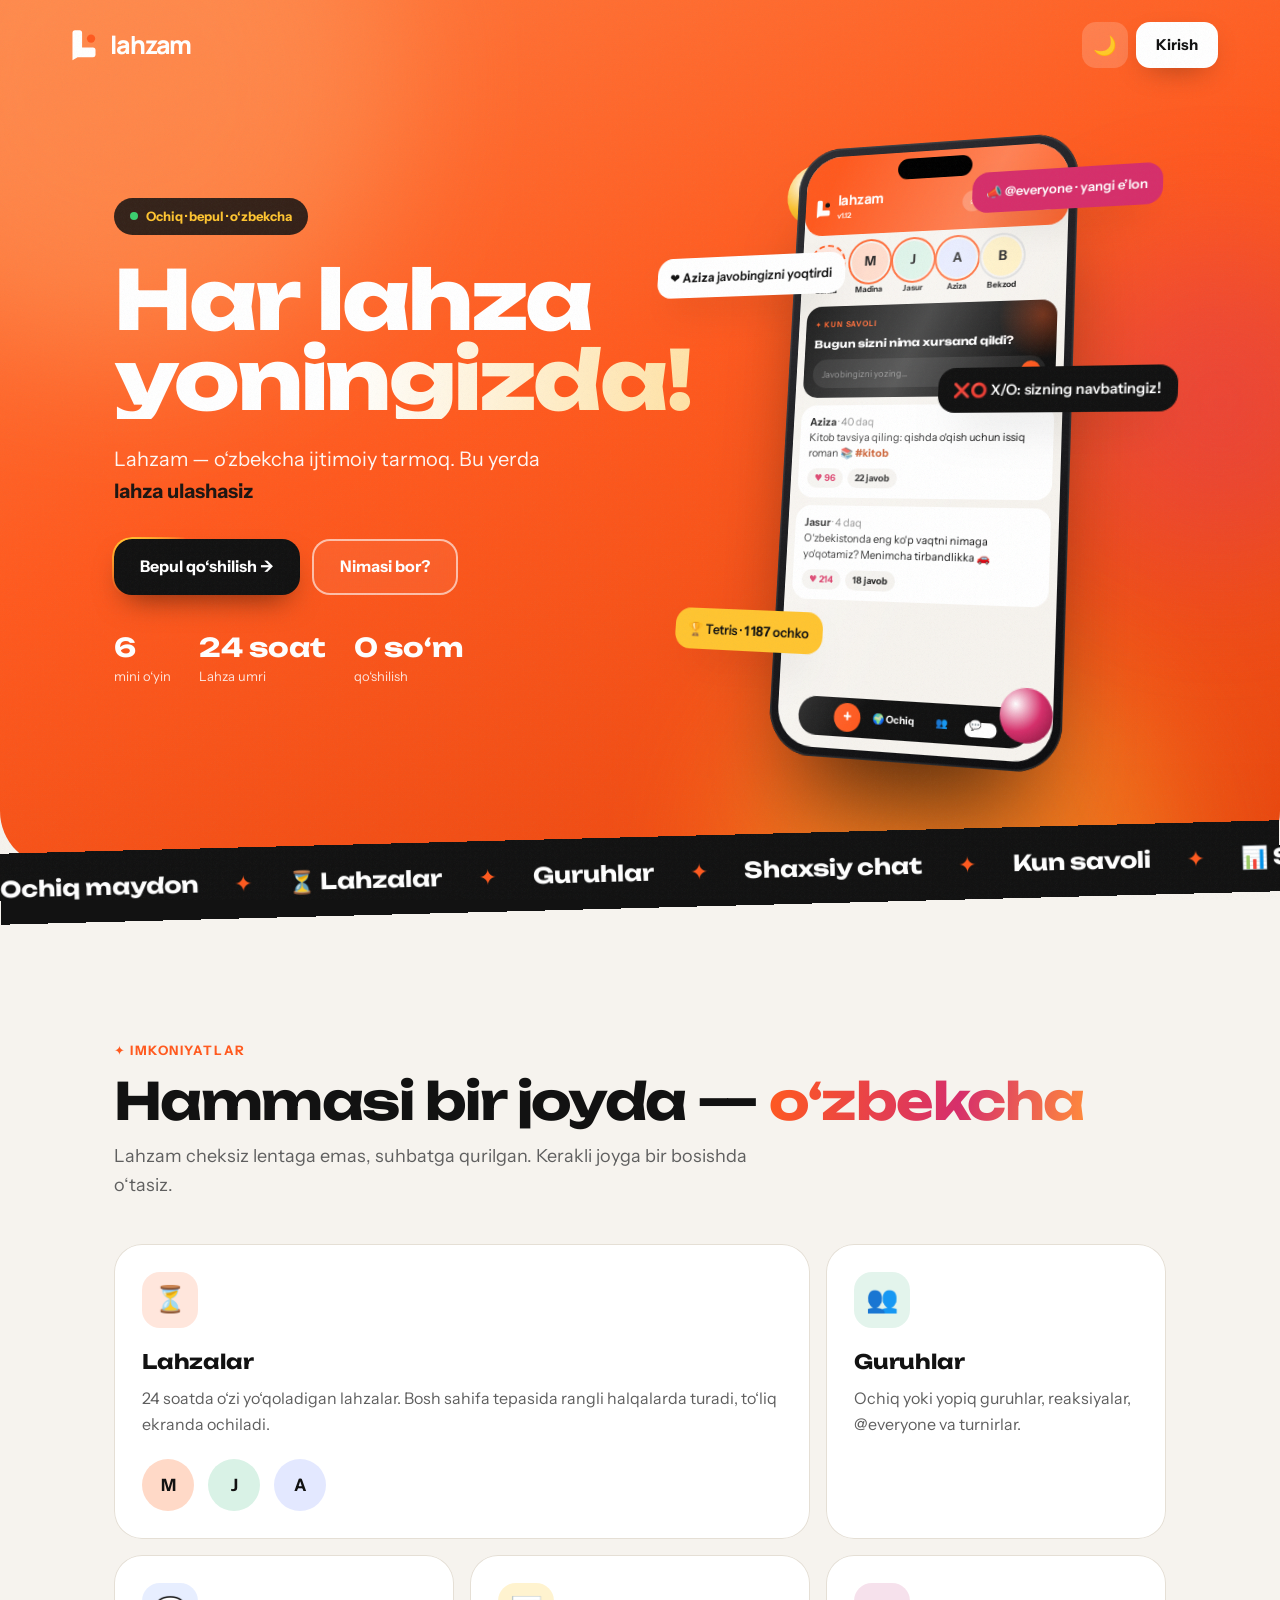
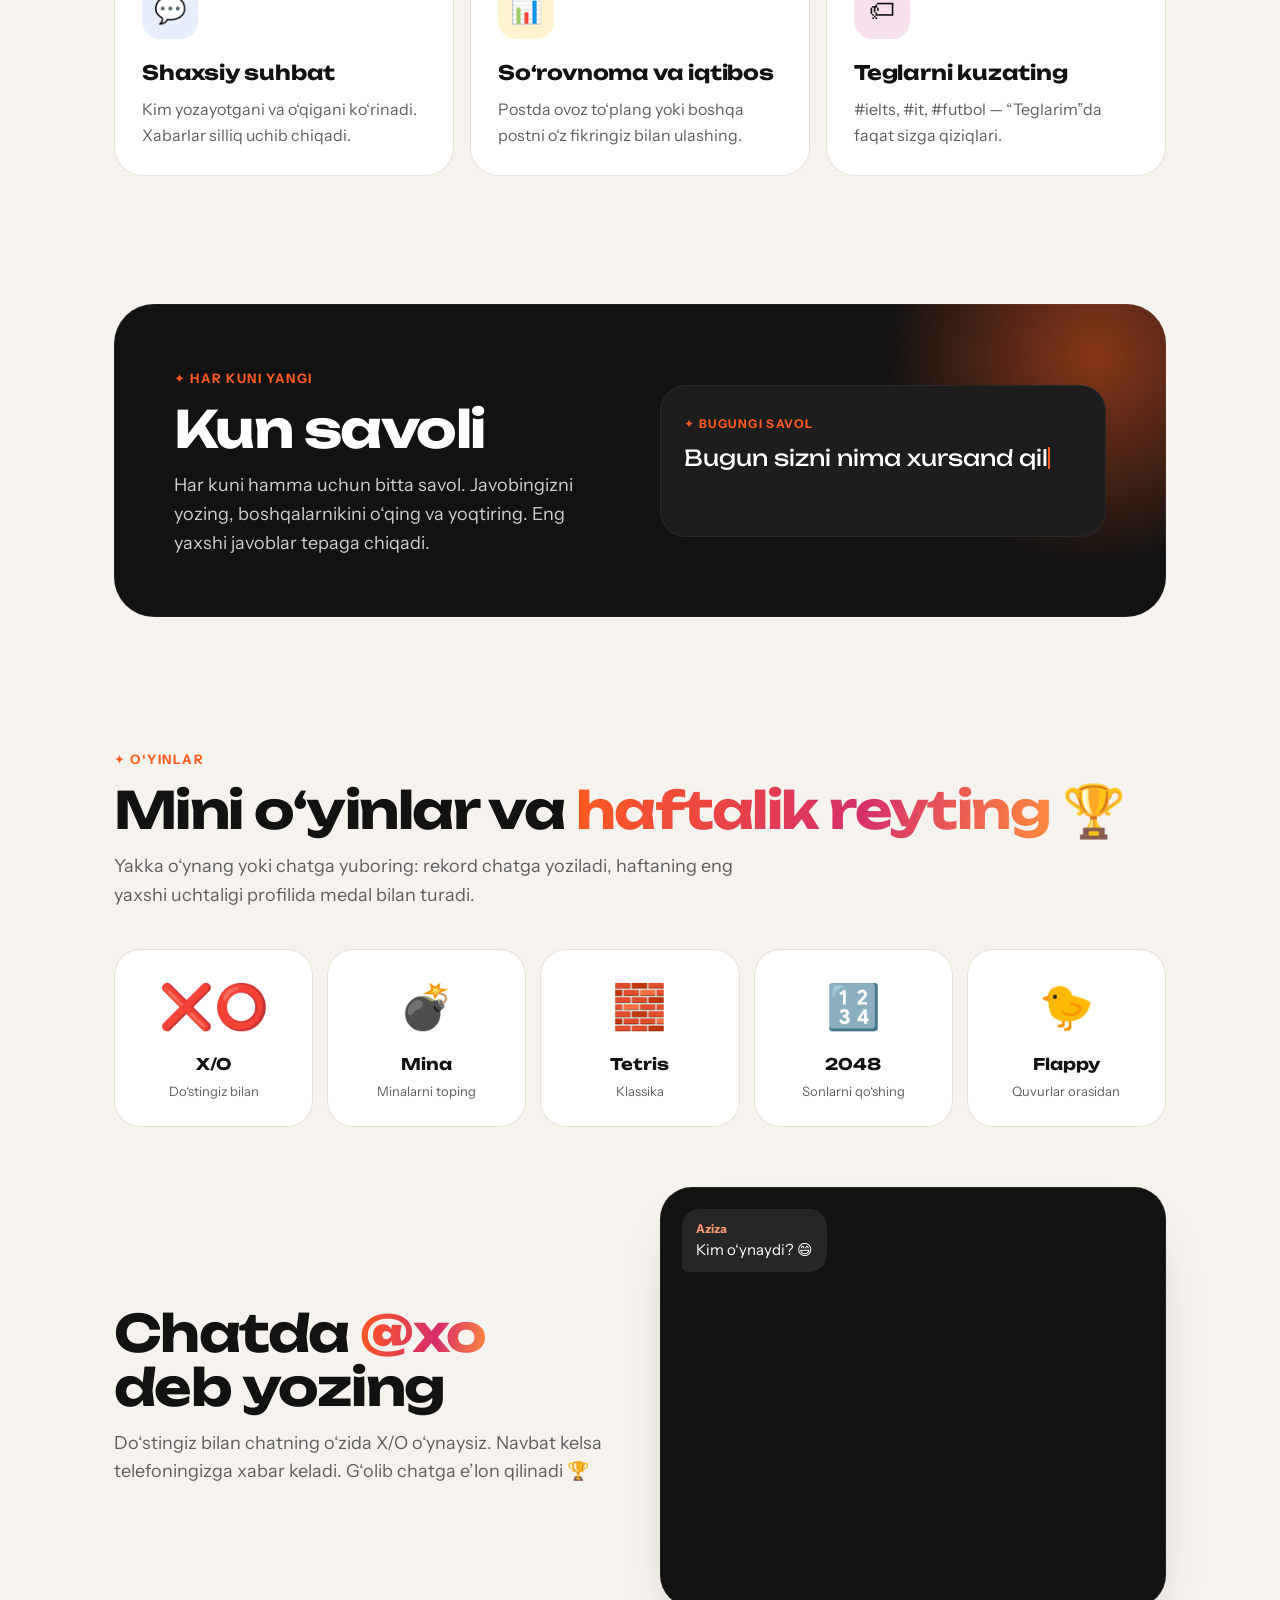
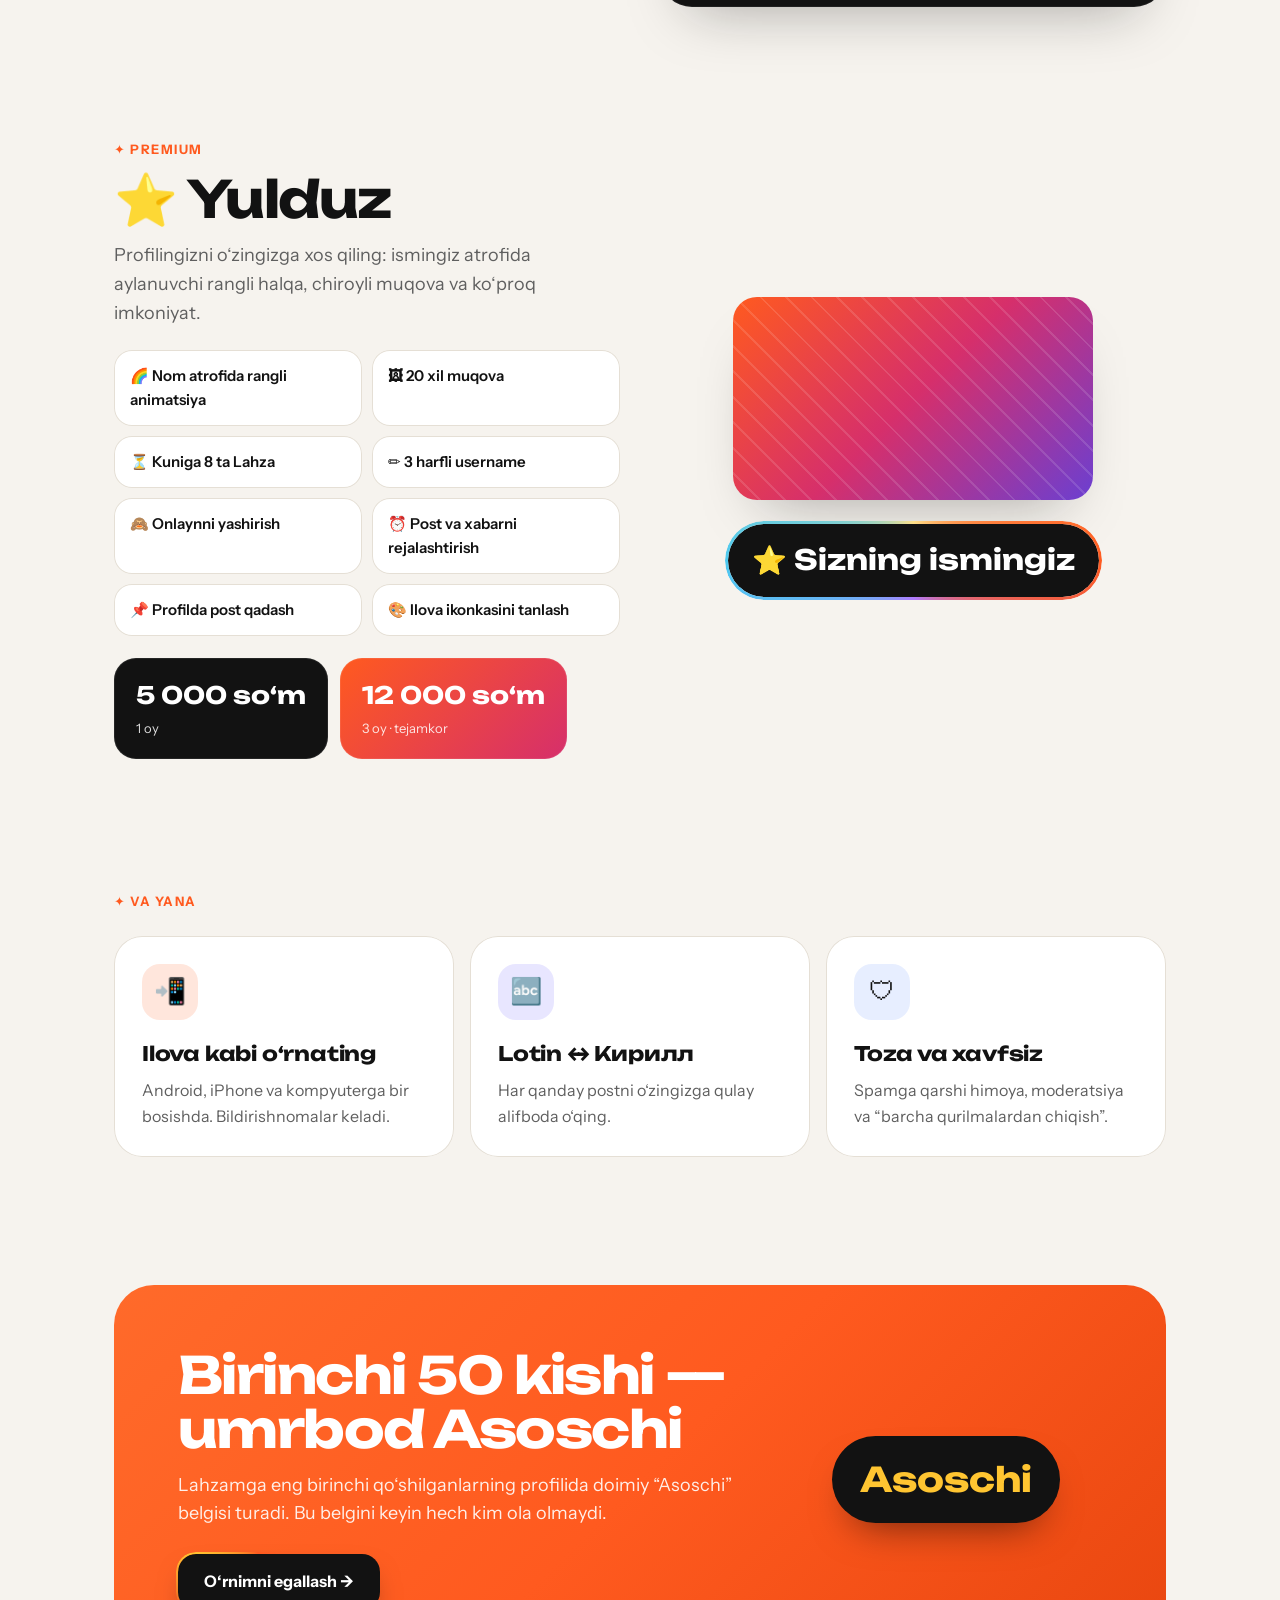
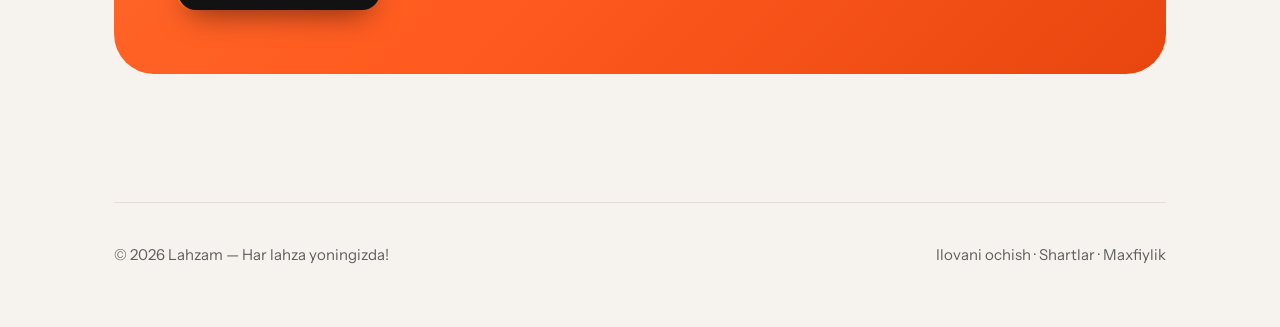
==== commit f79f369b: "SEO: robots.txt, sitemap.xml, canonical, Open Graph va Twitter kartasi, ulashish rasmi, schema.org m" ====
--- a/index.html
+++ b/index.html
@@ -6,8 +6,25 @@
 <meta name="theme-color" content="#FF5A1F">
 <title>Lahzam — Har lahza yoningizda!</title>
 <meta name="description" content="Lahzam: o‘zbekcha ijtimoiy tarmoq. Ochiq maydon, Lahzalar, guruhlar, shaxsiy chat, Kun savoli, mini o‘yinlar va ⭐ Yulduz.">
+<link rel="canonical" href="https://lahzam.uz/">
+<meta name="robots" content="index, follow, max-image-preview:large">
+<meta name="keywords" content="Lahzam, ijtimoiy tarmoq, o‘zbekcha ijtimoiy tarmoq, chat, guruhlar, Kun savoli, Lahzalar, O‘zbekiston">
+<meta property="og:type" content="website">
+<meta property="og:site_name" content="Lahzam">
+<meta property="og:locale" content="uz_UZ">
+<meta property="og:url" content="https://lahzam.uz/">
 <meta property="og:title" content="Lahzam — Har lahza yoningizda!">
-<meta property="og:description" content="Fikrlar, Lahzalar, guruhlar, suhbatlar va o‘yinlar — bir joyda.">
+<meta property="og:description" content="Fikrlar, Lahzalar, guruhlar, suhbatlar va o‘yinlar — bir joyda. O‘zbekcha ijtimoiy tarmoq.">
+<meta property="og:image" content="https://lahzam.uz/og.png">
+<meta property="og:image:width" content="1200">
+<meta property="og:image:height" content="630">
+<meta property="og:image:alt" content="Lahzam — Har lahza yoningizda!">
+<meta name="twitter:card" content="summary_large_image">
+<meta name="twitter:title" content="Lahzam — Har lahza yoningizda!">
+<meta name="twitter:description" content="O‘zbekcha ijtimoiy tarmoq: fikrlar, Lahzalar, guruhlar, chat va o‘yinlar.">
+<meta name="twitter:image" content="https://lahzam.uz/og.png">
+<link rel="apple-touch-icon" href="/og.png">
+<script type="application/ld+json">{"@context":"https://schema.org","@graph":[{"@type":"Organization","@id":"https://lahzam.uz/#org","name":"Lahzam","url":"https://lahzam.uz/","logo":"https://lahzam.uz/icon.svg"},{"@type":"WebSite","@id":"https://lahzam.uz/#site","name":"Lahzam","url":"https://lahzam.uz/","inLanguage":"uz","publisher":{"@id":"https://lahzam.uz/#org"}},{"@type":"WebApplication","name":"Lahzam","url":"https://app.lahzam.uz/","applicationCategory":"SocialNetworkingApplication","operatingSystem":"Android, iOS, Windows, macOS","inLanguage":"uz","offers":{"@type":"Offer","price":"0","priceCurrency":"UZS"},"description":"O‘zbekcha ijtimoiy tarmoq: Ochiq maydon, Lahzalar, guruhlar, shaxsiy chat, Kun savoli va mini o‘yinlar."}]}</script>
 <link rel="icon" href="/icon.svg" type="image/svg+xml">
 <script src="/theme.js"></script>
 <link rel="preconnect" href="https://fonts.googleapis.com">
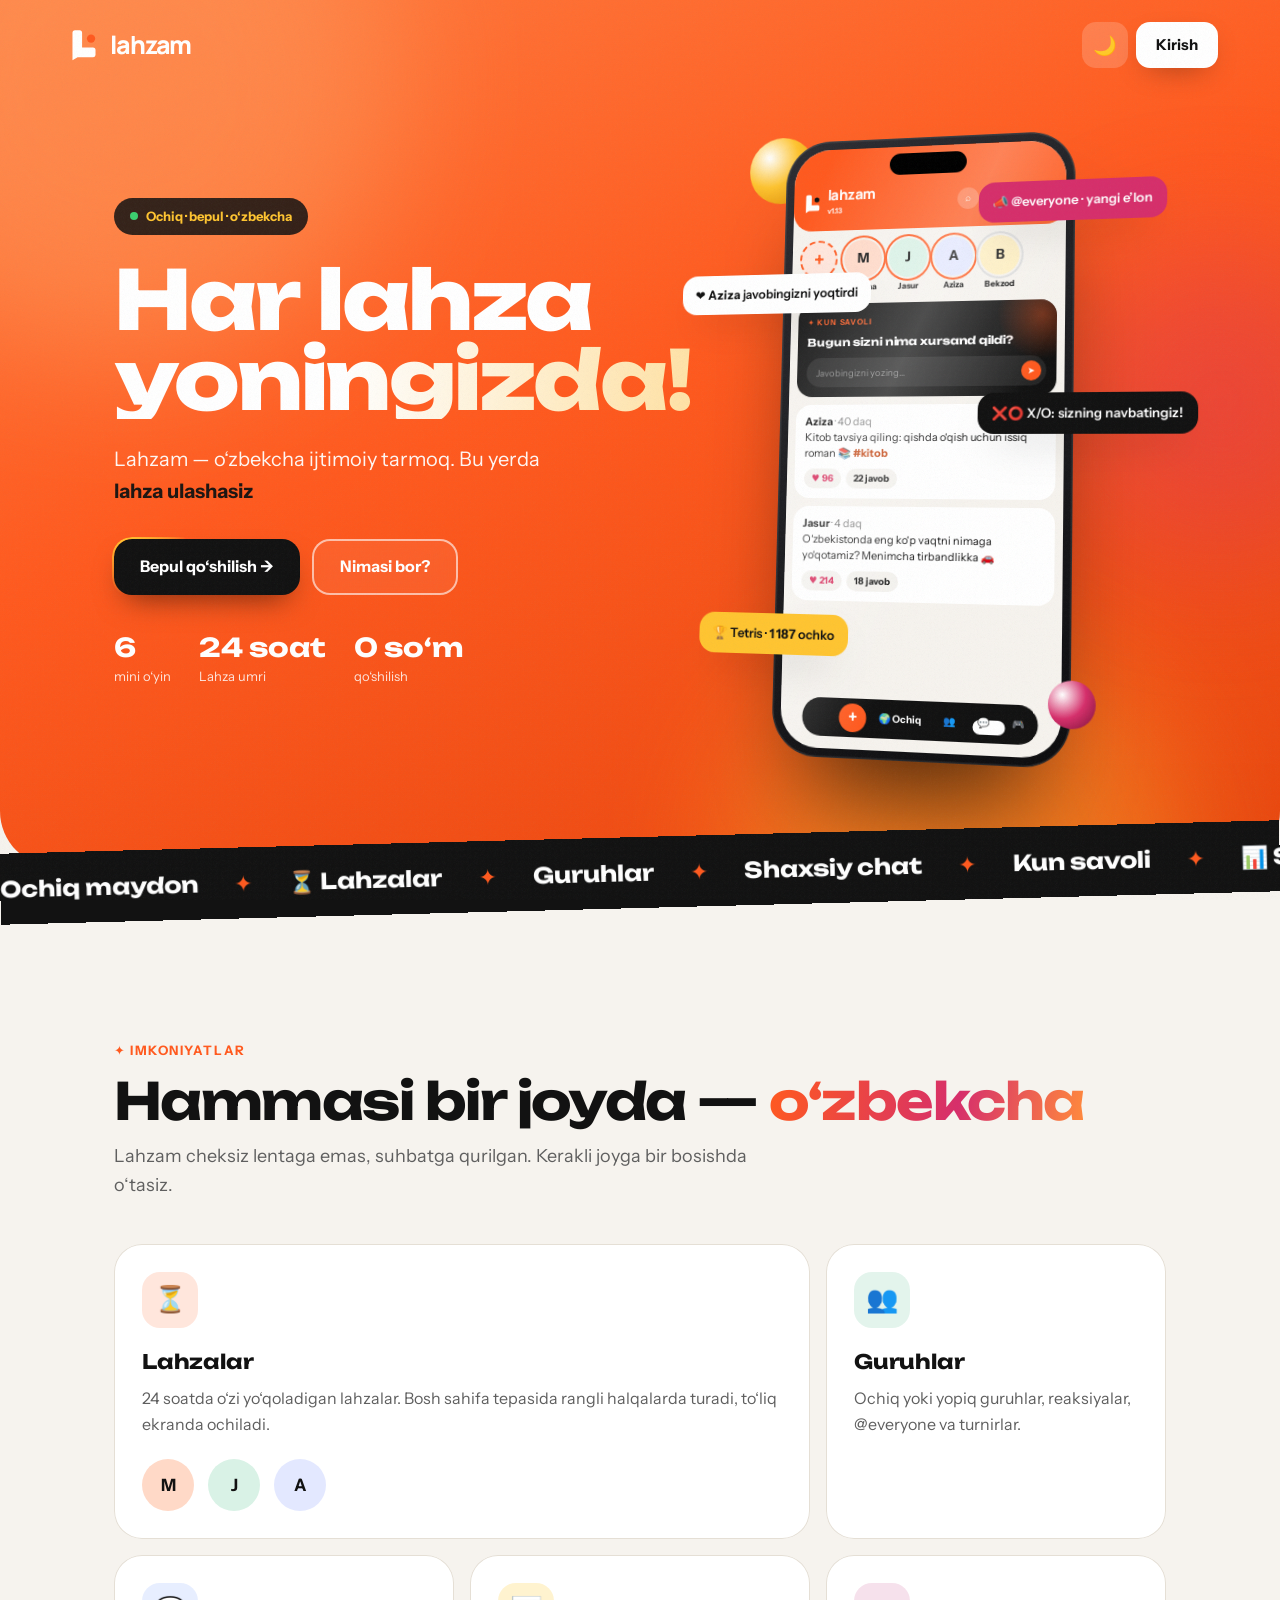
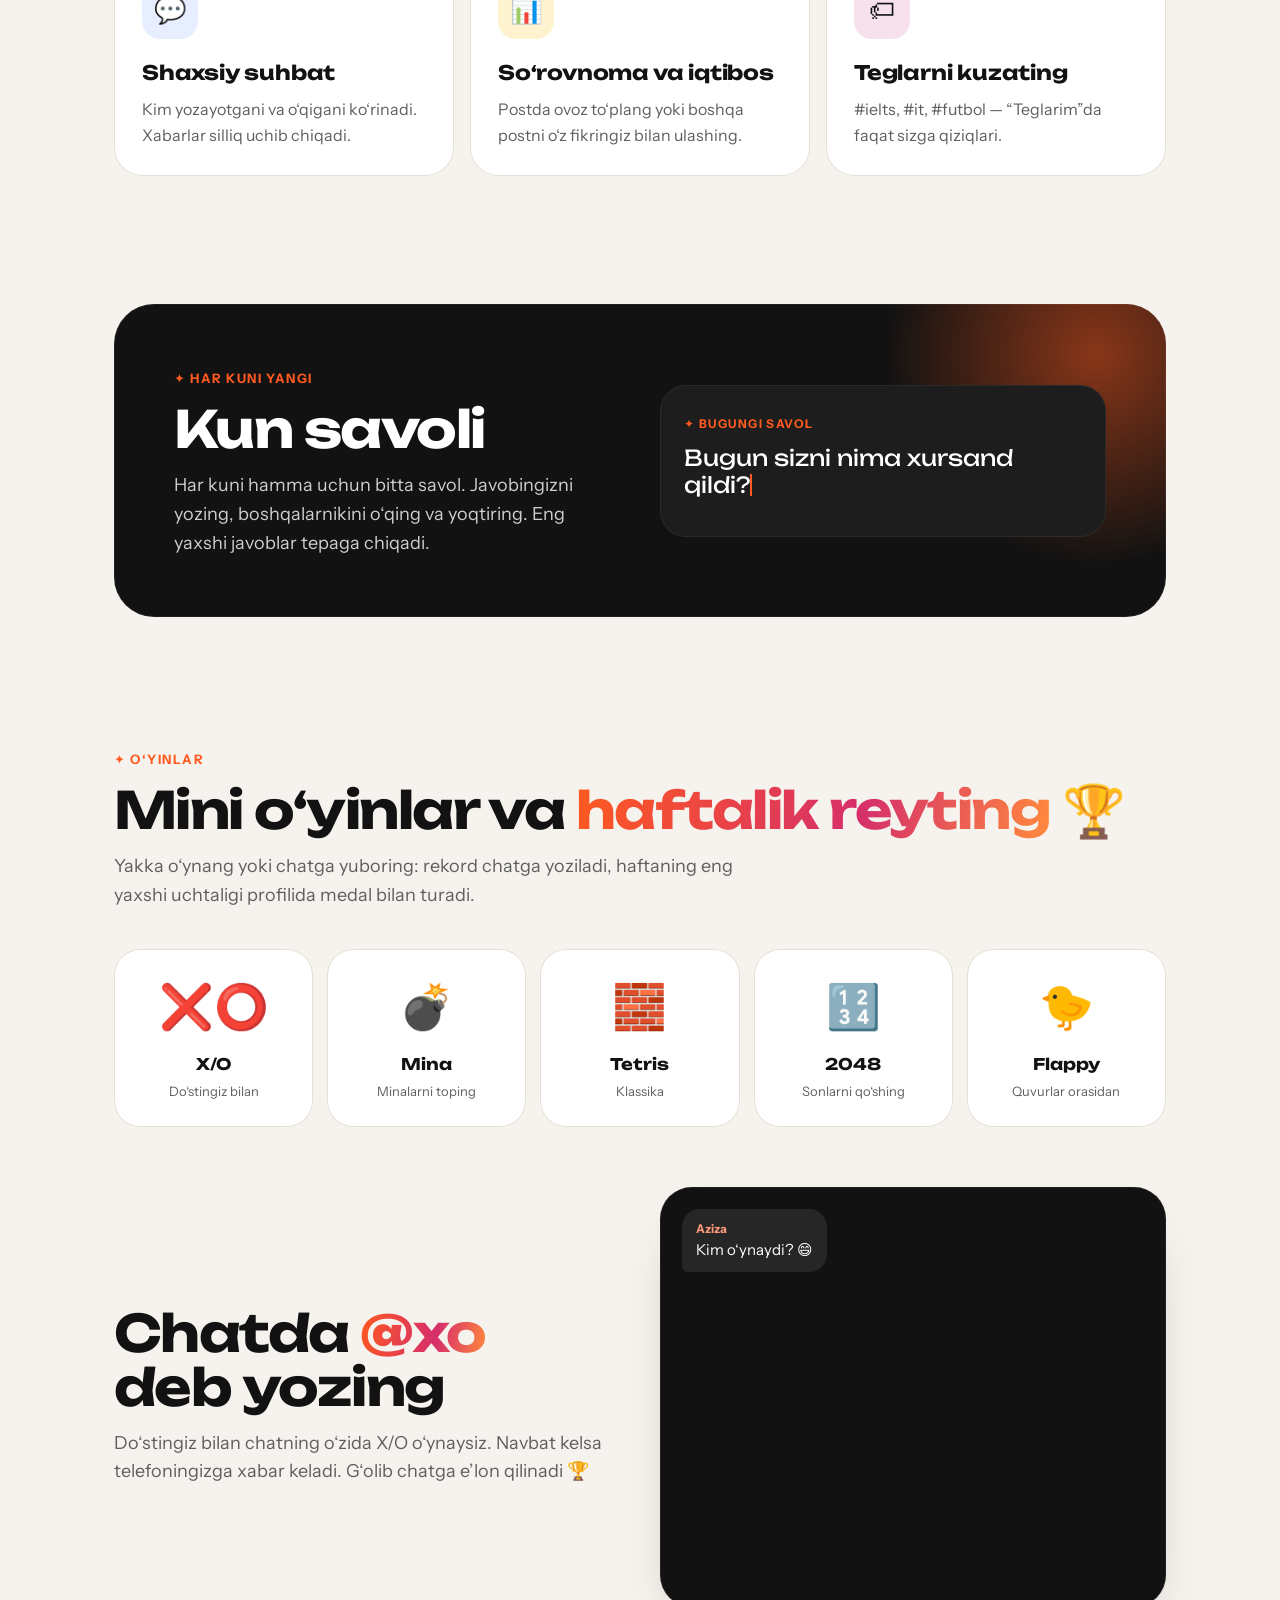
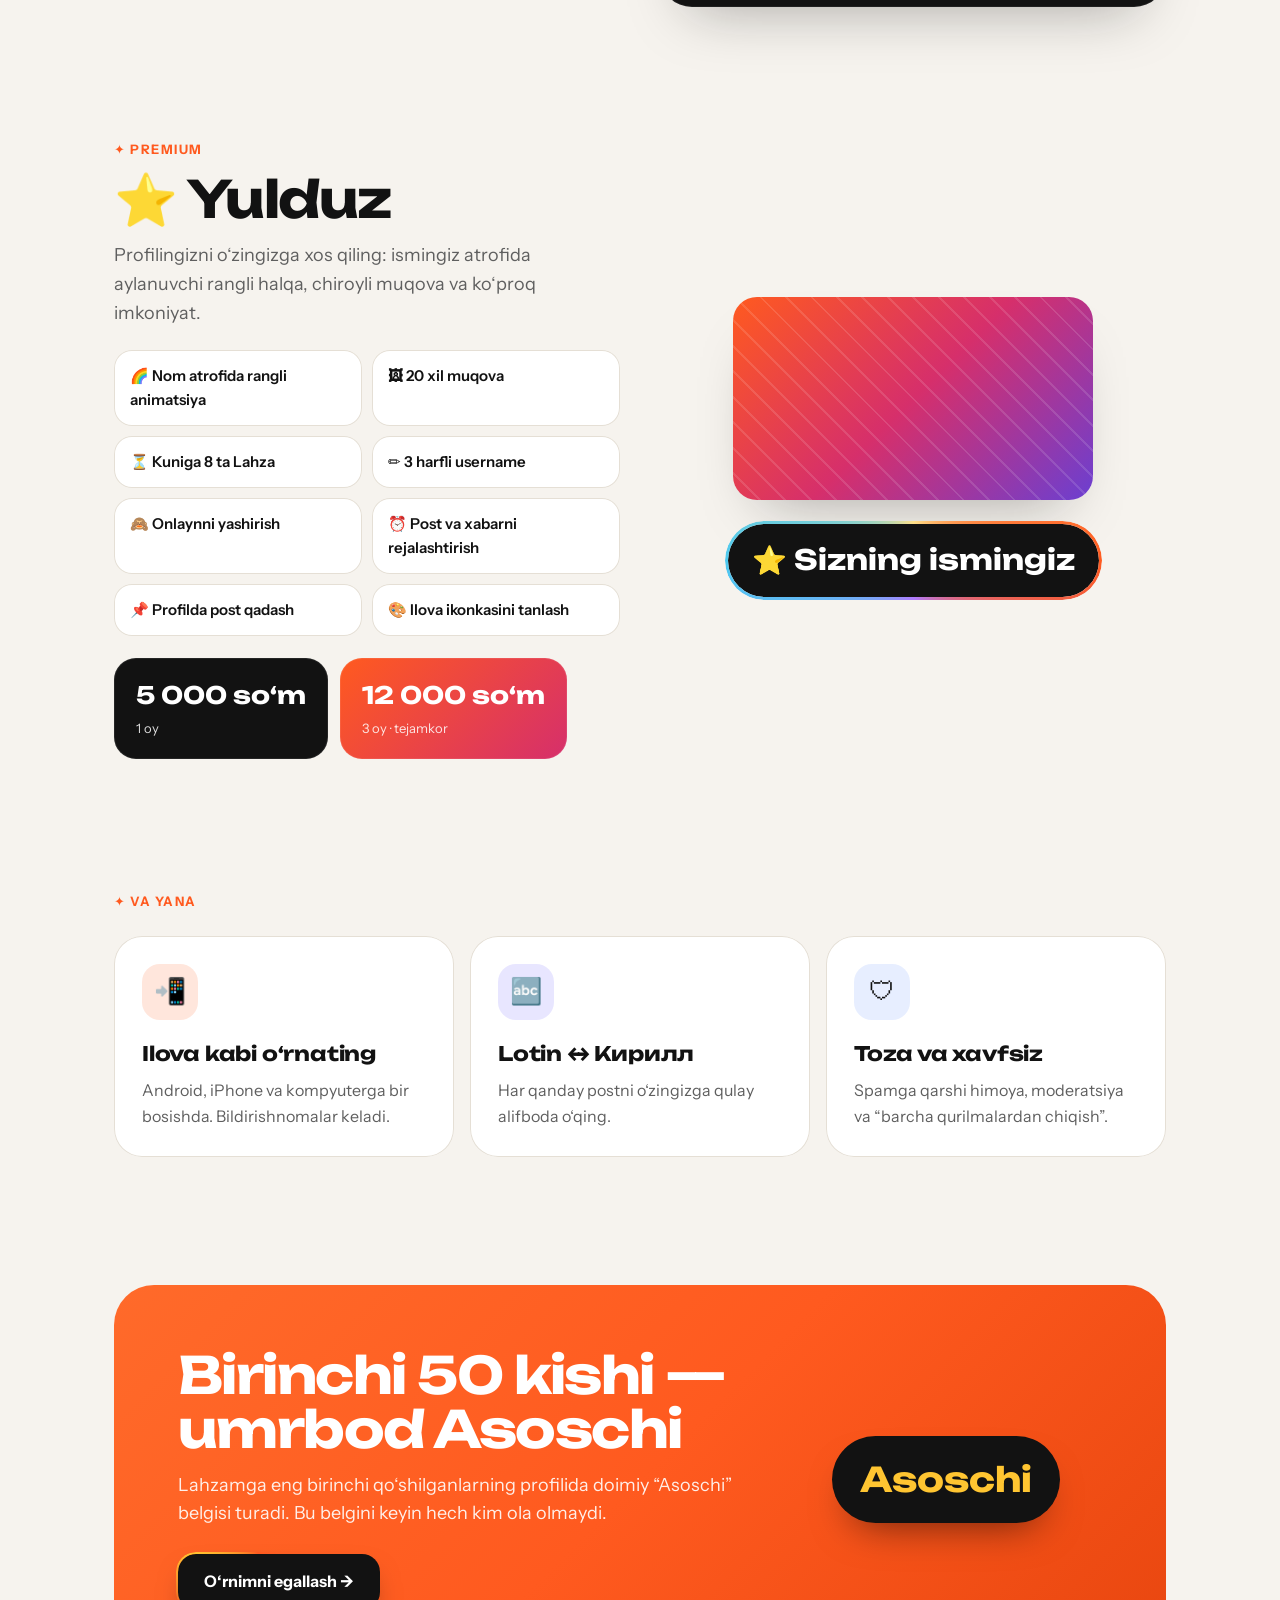
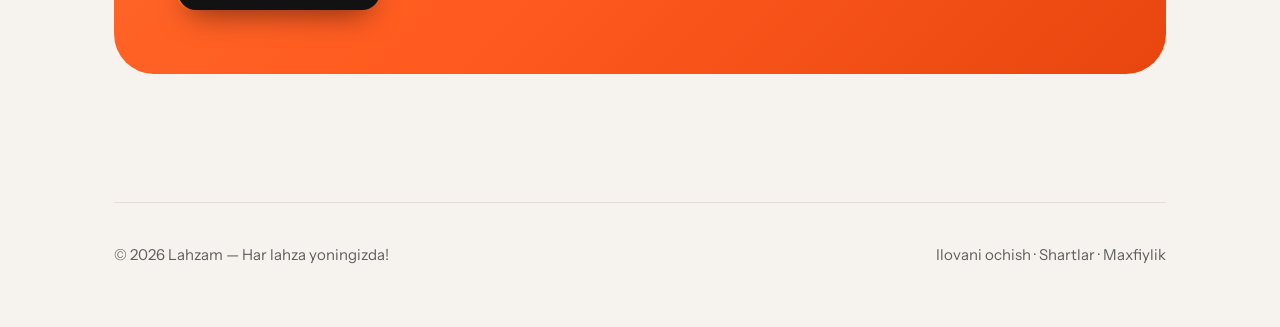
==== commit 04092d24: "Tanishtiruv: telefon bir marta animatsiya bilan chiqadi, keyin qimirlamaydi; 3D tebranish va girosko" ====
--- a/index.html
+++ b/index.html
@@ -131,13 +131,15 @@
 
 /* ================= 3D telefon sahnasi ================= */
 .phone-wrap{perspective:1400px;display:flex;justify-content:center;padding:20px 0}
-.stage{position:relative;transform-style:preserve-3d;transform:rotateY(-18deg) rotateX(8deg);will-change:transform}
-.phone{position:relative;width:300px;aspect-ratio:9/18.8;background:linear-gradient(145deg,#2e2e33,#0d0d0f);border-radius:46px;padding:9px;box-shadow:0 70px 100px -40px rgba(0,0,0,.7),inset 0 0 0 1.5px rgba(255,255,255,.1);animation:bob 6s ease-in-out infinite;transform-style:preserve-3d}
-.phone::before{content:"";position:absolute;inset:0;border-radius:46px;transform:translateZ(-20px);background:#08080a}
+.stage{position:relative;opacity:0;transform:translateY(70px) rotateY(-32deg) rotateX(14deg) scale(.88)}
+.ready .stage{animation:phoneIn 1.3s cubic-bezier(.2,.9,.25,1) .15s forwards}
+@keyframes phoneIn{to{opacity:1;transform:rotateY(-12deg) rotateX(5deg)}}
+@keyframes bob{0%,100%{translate:0 0}50%{translate:0 -14px}}
+@media(max-width:900px){@keyframes phoneIn{to{opacity:1;transform:rotateY(-6deg) rotateX(3deg)}}}
+.phone{position:relative;width:300px;aspect-ratio:9/18.8;background:linear-gradient(145deg,#2e2e33,#0d0d0f);border-radius:46px;padding:9px;box-shadow:0 70px 100px -40px rgba(0,0,0,.7),inset 0 0 0 1.5px rgba(255,255,255,.1);}
 .phone::after{content:"";position:absolute;top:16px;left:50%;width:80px;height:22px;margin-left:-40px;border-radius:999px;background:#000;z-index:3}
-@keyframes bob{0%,100%{translate:0 0}50%{translate:0 -14px}}
 .screen{width:100%;height:100%;border-radius:38px;background:#F6F3EE;overflow:hidden;position:relative;color:#121212;font-size:11px}
-.glare{position:absolute;inset:9px;border-radius:38px;pointer-events:none;background:linear-gradient(115deg,transparent 30%,rgba(255,255,255,.25) 48%,transparent 62%);background-size:250% 100%;background-position:var(--gx,60%) 0;mix-blend-mode:screen}
+.glare{position:absolute;inset:9px;border-radius:38px;pointer-events:none;background:linear-gradient(115deg,transparent 30%,rgba(255,255,255,.25) 48%,transparent 62%);background-size:250% 100%;background-position:60% 0}
 .s-top{background:#FF5A1F;padding:40px 10px 12px;border-radius:0 0 20px 20px;display:flex;justify-content:space-between;align-items:center;color:#fff}
 .s-brand{display:flex;align-items:center;gap:6px}.s-brand b{display:block;font-family:var(--logo);font-weight:800;font-size:15px;letter-spacing:-.04em;line-height:1}.s-brand small{font-size:8px;opacity:.85;font-weight:700}
 .s-ics{display:flex;gap:4px}.s-ics i{width:22px;height:22px;border-radius:50%;background:rgba(255,255,255,.22);display:flex;align-items:center;justify-content:center;font-style:normal;font-size:10px}
@@ -174,16 +176,17 @@
 .s-dock .plus{width:28px;height:28px;padding:0;border-radius:50%;background:#FF5A1F;display:flex;align-items:center;justify-content:center;font-size:17px}
 .heart-pop{position:absolute;font-size:22px;pointer-events:none;animation:hp 1.2s ease-out forwards}
 @keyframes hp{0%{opacity:0;transform:scale(.4)}20%{opacity:1;transform:scale(1.2)}100%{opacity:0;transform:translateY(-60px)}}
-.fly{position:absolute;background:#fff;color:#121212;border-radius:16px;padding:10px 14px;font-size:13px;font-weight:600;white-space:nowrap;box-shadow:0 20px 40px -18px rgba(0,0,0,.5);pointer-events:none;animation:flyb 5s ease-in-out infinite}
+.fly{position:absolute;background:#fff;color:#121212;border-radius:16px;padding:10px 14px;font-size:13px;font-weight:600;white-space:nowrap;box-shadow:0 20px 40px -18px rgba(0,0,0,.5);pointer-events:none;opacity:0;transform:scale(.6)}
+.ready .fly{animation:flyIn .6s cubic-bezier(.3,1.4,.5,1) forwards}
+@keyframes flyIn{to{opacity:1;transform:none}}
 .fly b{font-weight:800}
-.f1{left:-110px;top:22%;transform:translateZ(90px);animation-delay:-1s}
-.f2{right:-120px;top:42%;transform:translateZ(130px);background:#121212;color:#fff;animation-delay:-2.5s}
-.f3{left:-80px;bottom:16%;transform:translateZ(60px);background:#FFC531;animation-delay:-.5s}
-.f4{right:-90px;top:8%;transform:translateZ(40px);background:#D62F6B;color:#fff;animation-delay:-3.5s}
-@keyframes flyb{0%,100%{translate:0 0}50%{translate:0 -12px}}
+.f1{left:-110px;top:22%;animation-delay:1.2s!important}
+.f2{right:-120px;top:42%;background:#121212;color:#fff;animation-delay:1.4s!important}
+.f3{left:-80px;bottom:16%;background:#FFC531;animation-delay:1.6s!important}
+.f4{right:-90px;top:8%;background:#D62F6B;color:#fff;animation-delay:1.8s!important}
 .orb{position:absolute;border-radius:50%;pointer-events:none}
-.o1{width:70px;height:70px;left:-40px;top:-6px;background:radial-gradient(circle at 30% 30%,#fff,#FFC531 45%,#E08A00);transform:translateZ(-60px);animation:flyb 7s ease-in-out infinite}
-.o2{width:46px;height:46px;right:-24px;bottom:6%;background:radial-gradient(circle at 30% 30%,#fff,#D62F6B 50%,#7a1238);transform:translateZ(150px);animation:flyb 6s ease-in-out infinite -2s}
+.o1{width:70px;height:70px;left:-40px;top:-6px;background:radial-gradient(circle at 30% 30%,#fff,#FFC531 45%,#E08A00);z-index:-1}
+.o2{width:46px;height:46px;right:-24px;bottom:6%;background:radial-gradient(circle at 30% 30%,#fff,#D62F6B 50%,#7a1238);}
 
 /* ================= Lenta (marquee) ================= */
 .marq{overflow:hidden;background:#121212;color:#fff;padding:18px 0;margin-top:-30px;position:relative;z-index:2;transform:rotate(-1.5deg)}
@@ -283,8 +286,8 @@
 
 /* ================= Moslashuvchan ================= */
 @media(max-width:980px){.hero-grid,.play,.qd,.star,.founder{grid-template-columns:minmax(0,1fr)}.bento{grid-template-columns:minmax(0,1fr)}.c2,.c4{grid-column:auto}.games{grid-template-columns:repeat(3,minmax(0,1fr))}.phone{width:270px}.f1{left:-40px}.f2{right:-40px}.f3{left:-30px}.f4{right:-30px}.hero{padding-top:96px}}
-@media(max-width:560px){.games{grid-template-columns:repeat(2,minmax(0,1fr))}.perks{grid-template-columns:minmax(0,1fr)}.f2,.f4,.o2{display:none}.fly{font-size:11px;padding:8px 10px}.f1{left:-6px}.f3{left:-2px}.nav .btn{padding:0 14px}.brand b{font-size:22px}.stats{gap:20px}.stats div b{font-size:22px}}
-@media(prefers-reduced-motion:reduce){*,*::before,*::after{animation:none!important;transition:none!important}.rv,.m,.qa,.sys,.h1 .w,.h1 .hl{opacity:1!important;transform:none!important}}
+@media(max-width:560px){.games{grid-template-columns:repeat(2,minmax(0,1fr))}.perks{grid-template-columns:minmax(0,1fr)}.f2,.f4,.o2{display:none}.fly{font-size:11px;padding:8px 10px}.f1{left:-6px;top:52%}.f3{left:-2px}.nav .btn{padding:0 14px}.brand b{font-size:22px}.stats{gap:20px}.stats div b{font-size:22px}}
+@media(prefers-reduced-motion:reduce){*,*::before,*::after{animation:none!important;transition:none!important}.rv,.m,.qa,.sys,.h1 .w,.h1 .hl,.fly{opacity:1!important;transform:none!important}.stage{opacity:1!important;transform:rotateY(-6deg)!important}}
 </style>
 </head>
 <body>
@@ -324,7 +327,7 @@
     <div class="phone-wrap" aria-hidden="true">
       <div class="stage" id="stage">
         <div class="phone" id="phone"><div class="screen">
-          <div class="s-top"><span class="s-brand"><svg viewBox="0 0 100 100" width="20" height="20"><path d="M14 12a8 8 0 0 1 8-8h14a8 8 0 0 1 8 8v46h34a8 8 0 0 1 8 8v14a8 8 0 0 1-8 8H30L14 98z" fill="#fff"/><circle cx="72" cy="30" r="13" fill="#121212"/></svg><span><b>lahzam</b><small>v1.12</small></span></span><span class="s-ics"><i>⌕</i><i>🔔</i><i>☾</i><i class="me">A</i></span></div>
+          <div class="s-top"><span class="s-brand"><svg viewBox="0 0 100 100" width="20" height="20"><path d="M14 12a8 8 0 0 1 8-8h14a8 8 0 0 1 8 8v46h34a8 8 0 0 1 8 8v14a8 8 0 0 1-8 8H30L14 98z" fill="#fff"/><circle cx="72" cy="30" r="13" fill="#121212"/></svg><span><b>lahzam</b><small>v1.13</small></span></span><span class="s-ics"><i>⌕</i><i>🔔</i><i>☾</i><i class="me">A</i></span></div>
           <div class="s-lz"><span class="lz add"><i>+</i><em>Lahza</em></span><span class="lz"><i style="background:#FFD9C7">M</i><em>Madina</em></span><span class="lz"><i style="background:#D9F2E6">J</i><em>Jasur</em></span><span class="lz"><i style="background:#E3E8FF">A</i><em>Aziza</em></span><span class="lz seen"><i style="background:#FFF0C2">B</i><em>Bekzod</em></span></div>
           <div class="s-q"><small>✦ KUN SAVOLI</small><b>Bugun sizni nima xursand qildi?</b><span class="s-qin">Javobingizni yozing… <i>➤</i></span></div>
           <div class="feed" id="feed"></div>
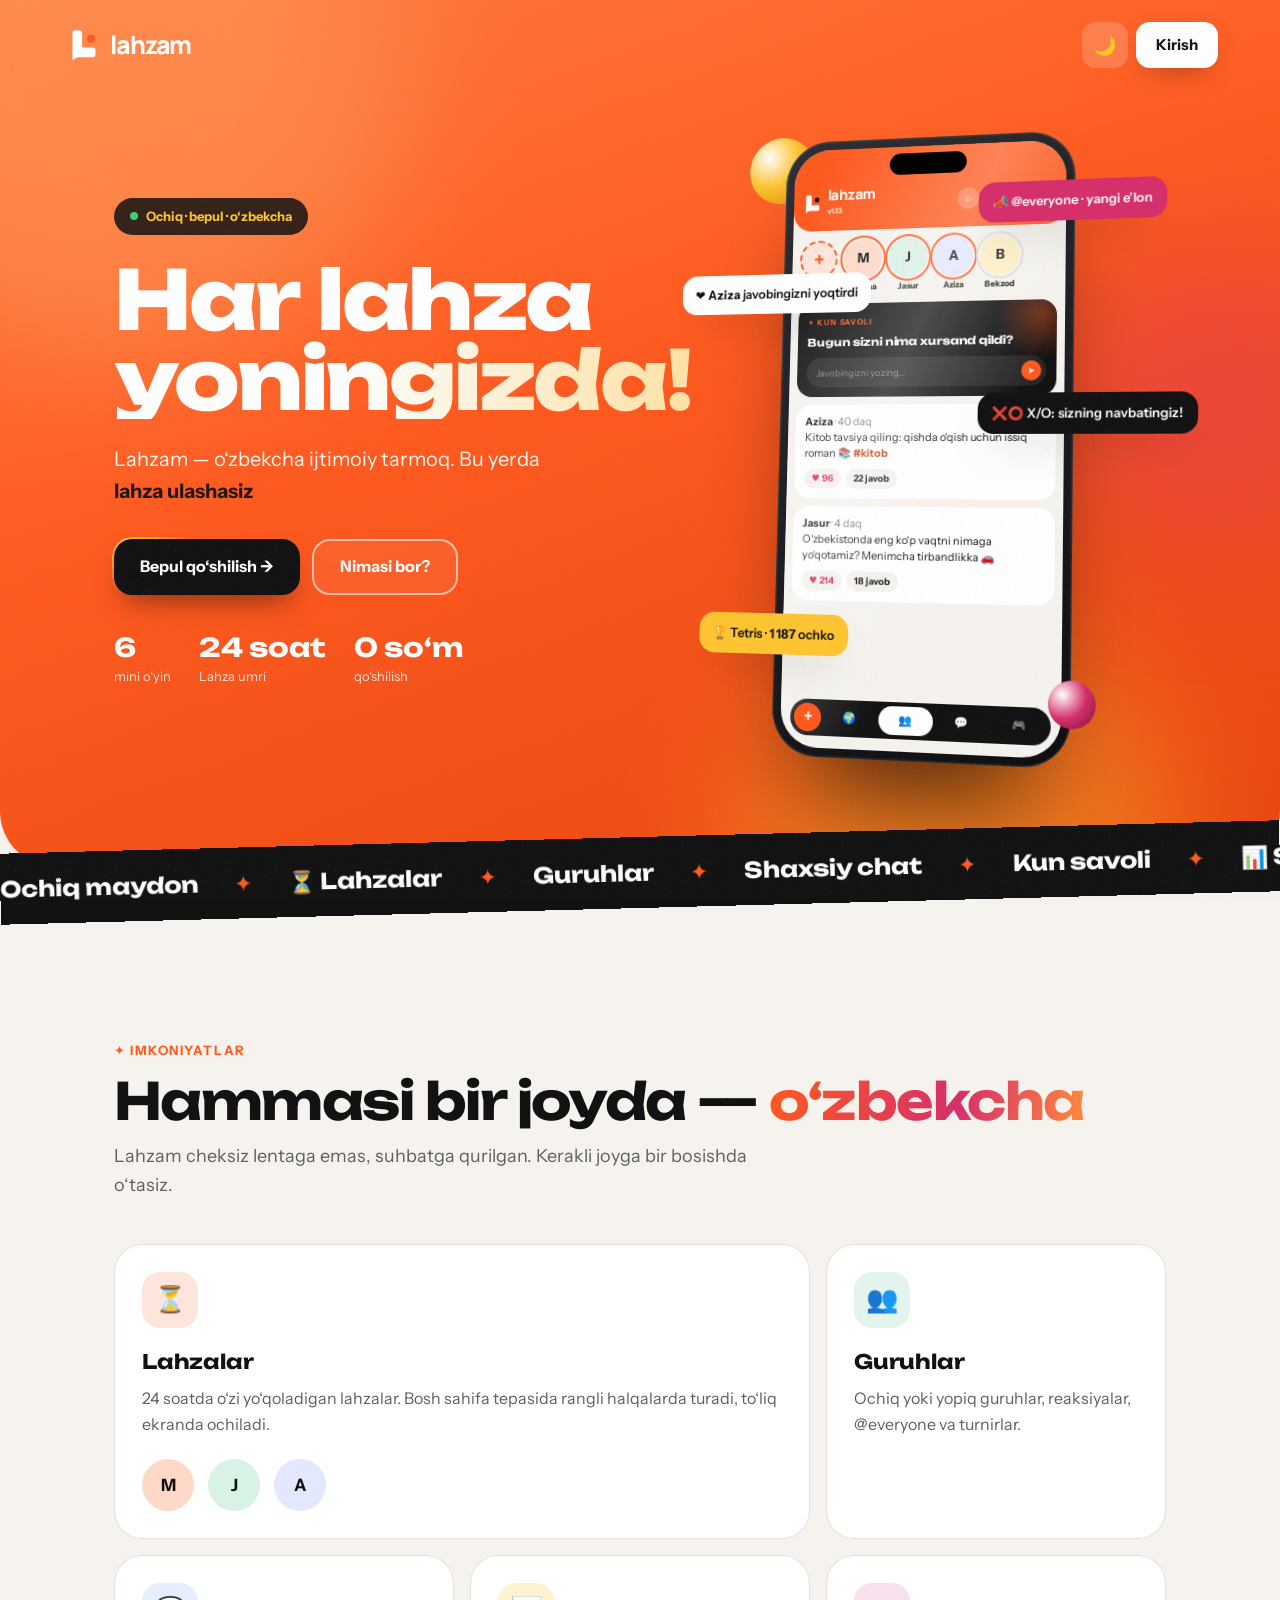
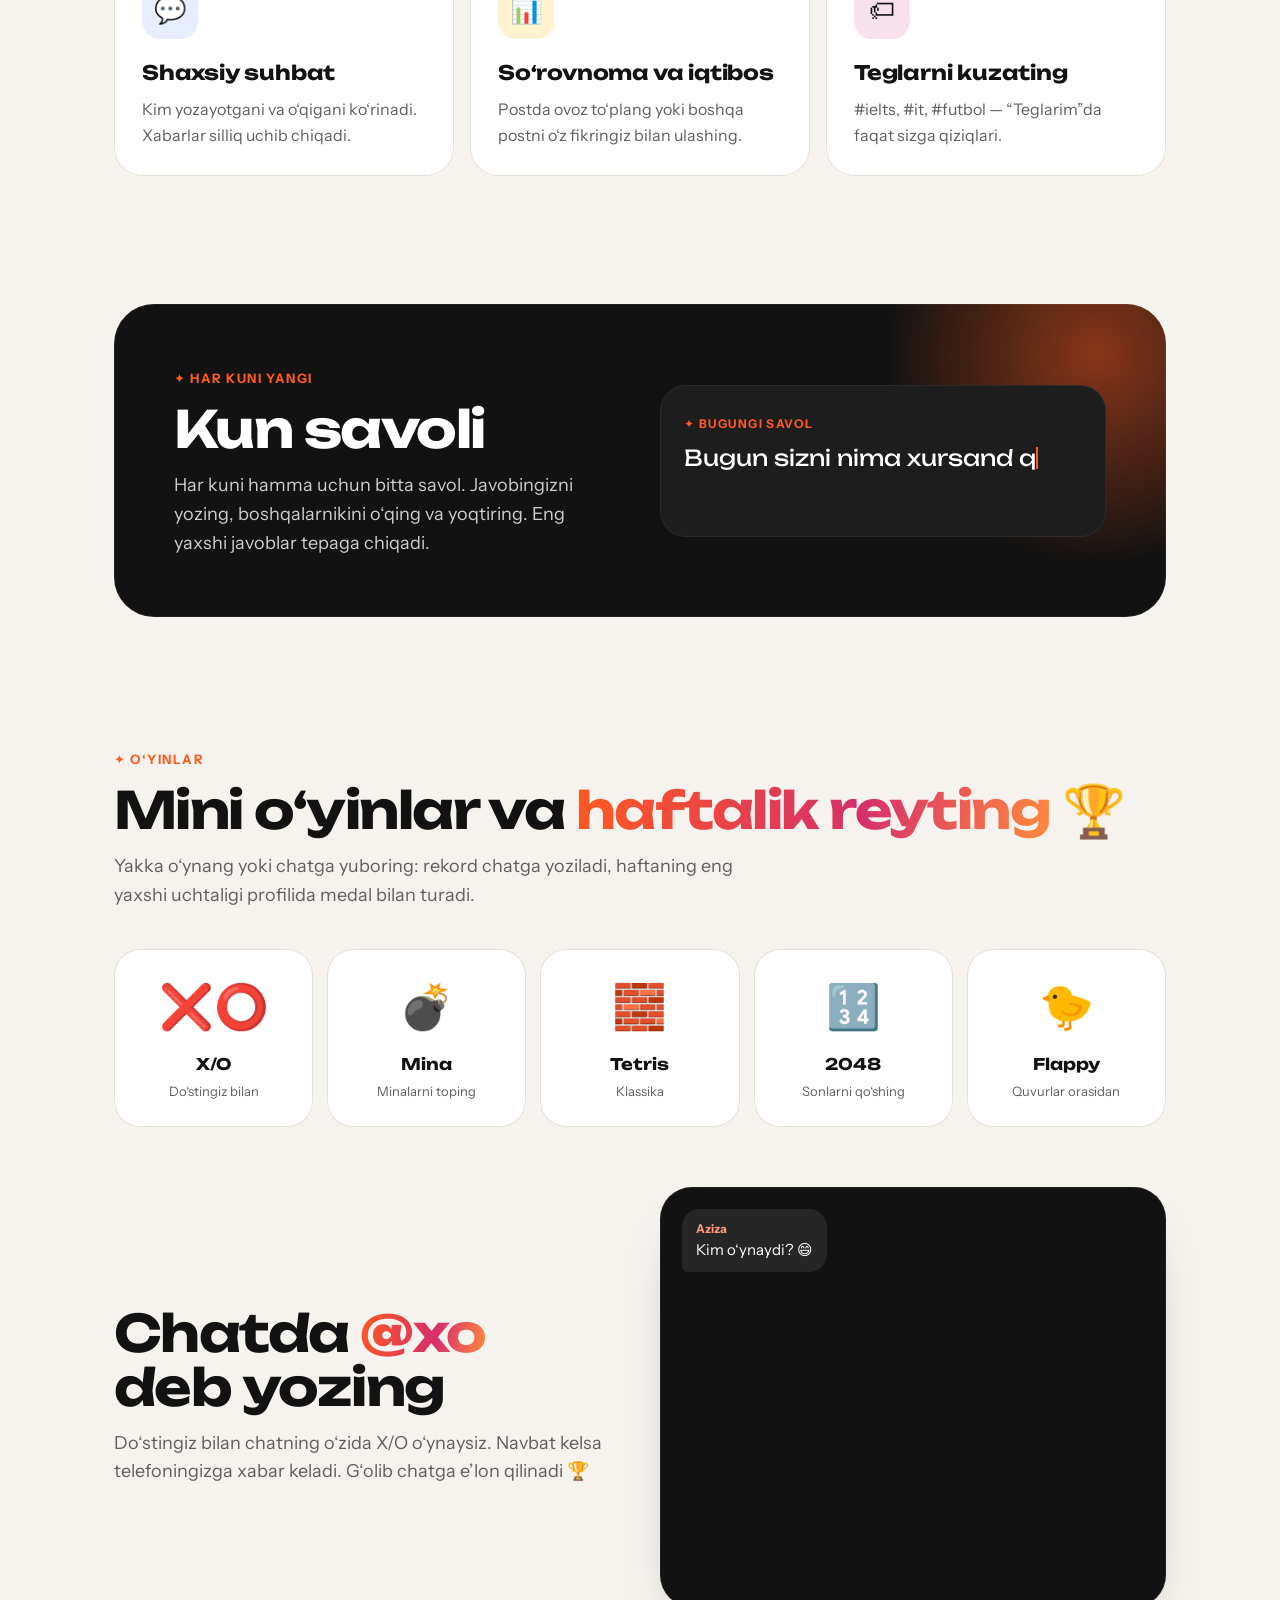
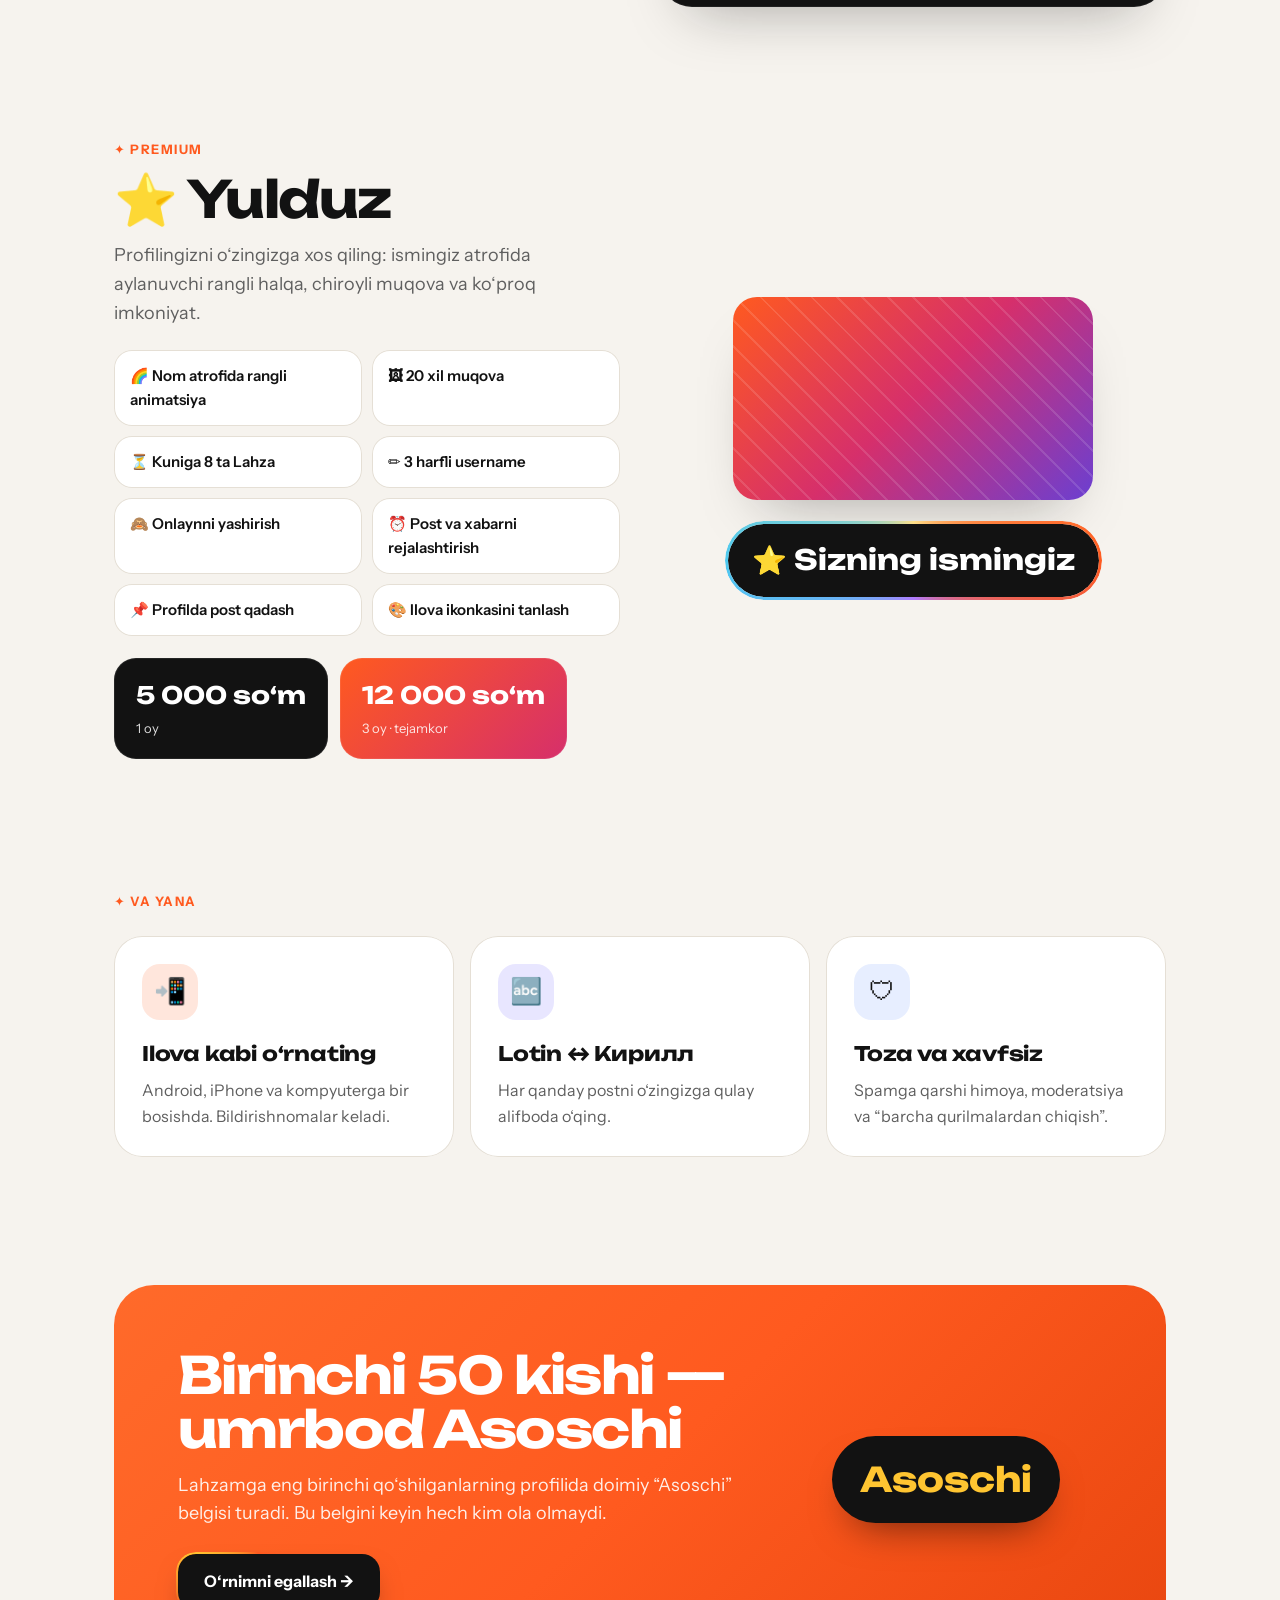
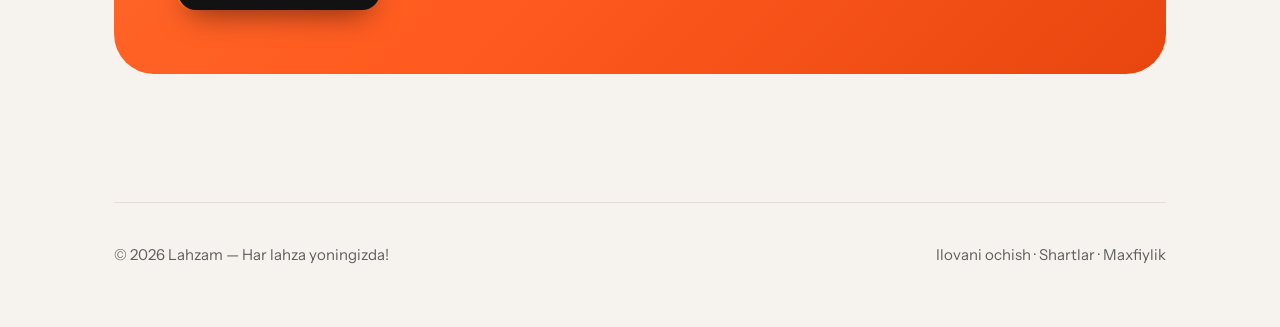
==== commit e6d9e668: "Tanishtiruv: telefondagi navigatsiya paneli ekranga sig'adi, oq ko'rsatkich to'g'ri joyda Co-Authore" ====
--- a/index.html
+++ b/index.html
@@ -169,11 +169,11 @@
 .s-poll span::before{content:"";position:absolute;inset:0 auto 0 0;width:var(--w);background:#FFE1D4;animation:grow 1s var(--ease) both}
 .s-poll span > *{position:relative}
 @keyframes grow{from{width:0}}
-.s-dock{position:absolute;left:50%;bottom:12px;transform:translateX(-50%);background:#121212;color:#fff;border-radius:999px;padding:4px;display:flex;gap:2px;align-items:center;font-size:10px;font-weight:700;white-space:nowrap}
-.s-dock span{padding:7px 10px;border-radius:999px;position:relative;z-index:1;transition:color .3s}
+.s-dock{position:absolute;left:10px;right:10px;bottom:12px;background:#121212;color:#fff;border-radius:999px;padding:4px;display:flex;gap:2px;align-items:center;font-size:11px;font-weight:700;white-space:nowrap}
+.s-dock span{flex:1;height:28px;display:flex;align-items:center;justify-content:center;border-radius:999px;position:relative;z-index:1;transition:color .3s}
 .s-dock .on{color:#111}
-.s-ind{position:absolute;top:4px;height:calc(100% - 8px);background:#fff;border-radius:999px;transition:left .45s cubic-bezier(.3,1.2,.4,1),width .45s cubic-bezier(.3,1.2,.4,1);z-index:0}
-.s-dock .plus{width:28px;height:28px;padding:0;border-radius:50%;background:#FF5A1F;display:flex;align-items:center;justify-content:center;font-size:17px}
+.s-dock .s-ind{flex:none;position:absolute;top:4px;height:calc(100% - 8px);background:#fff;border-radius:999px;transition:left .45s cubic-bezier(.3,1.2,.4,1),width .45s cubic-bezier(.3,1.2,.4,1);z-index:0}
+.s-dock .plus{flex:none;width:28px;background:#FF5A1F;color:#fff;font-size:17px}
 .heart-pop{position:absolute;font-size:22px;pointer-events:none;animation:hp 1.2s ease-out forwards}
 @keyframes hp{0%{opacity:0;transform:scale(.4)}20%{opacity:1;transform:scale(1.2)}100%{opacity:0;transform:translateY(-60px)}}
 .fly{position:absolute;background:#fff;color:#121212;border-radius:16px;padding:10px 14px;font-size:13px;font-weight:600;white-space:nowrap;box-shadow:0 20px 40px -18px rgba(0,0,0,.5);pointer-events:none;opacity:0;transform:scale(.6)}
@@ -331,7 +331,7 @@
           <div class="s-lz"><span class="lz add"><i>+</i><em>Lahza</em></span><span class="lz"><i style="background:#FFD9C7">M</i><em>Madina</em></span><span class="lz"><i style="background:#D9F2E6">J</i><em>Jasur</em></span><span class="lz"><i style="background:#E3E8FF">A</i><em>Aziza</em></span><span class="lz seen"><i style="background:#FFF0C2">B</i><em>Bekzod</em></span></div>
           <div class="s-q"><small>✦ KUN SAVOLI</small><b>Bugun sizni nima xursand qildi?</b><span class="s-qin">Javobingizni yozing… <i>➤</i></span></div>
           <div class="feed" id="feed"></div>
-          <div class="s-dock" id="sdock"><span class="s-ind" id="sind"></span><span class="plus">+</span><span class="on">🌍 Ochiq</span><span>👥</span><span>💬</span><span>🎮</span></div>
+          <div class="s-dock" id="sdock"><span class="s-ind" id="sind"></span><span class="plus">+</span><span class="on">🌍</span><span>👥</span><span>💬</span><span>🎮</span></div>
         </div><span class="glare" id="glare"></span></div>
         <div class="fly f1">❤️ <b>Aziza</b> javobingizni yoqtirdi</div>
         <div class="fly f2">❌⭕ X/O: sizning navbatingiz!</div>
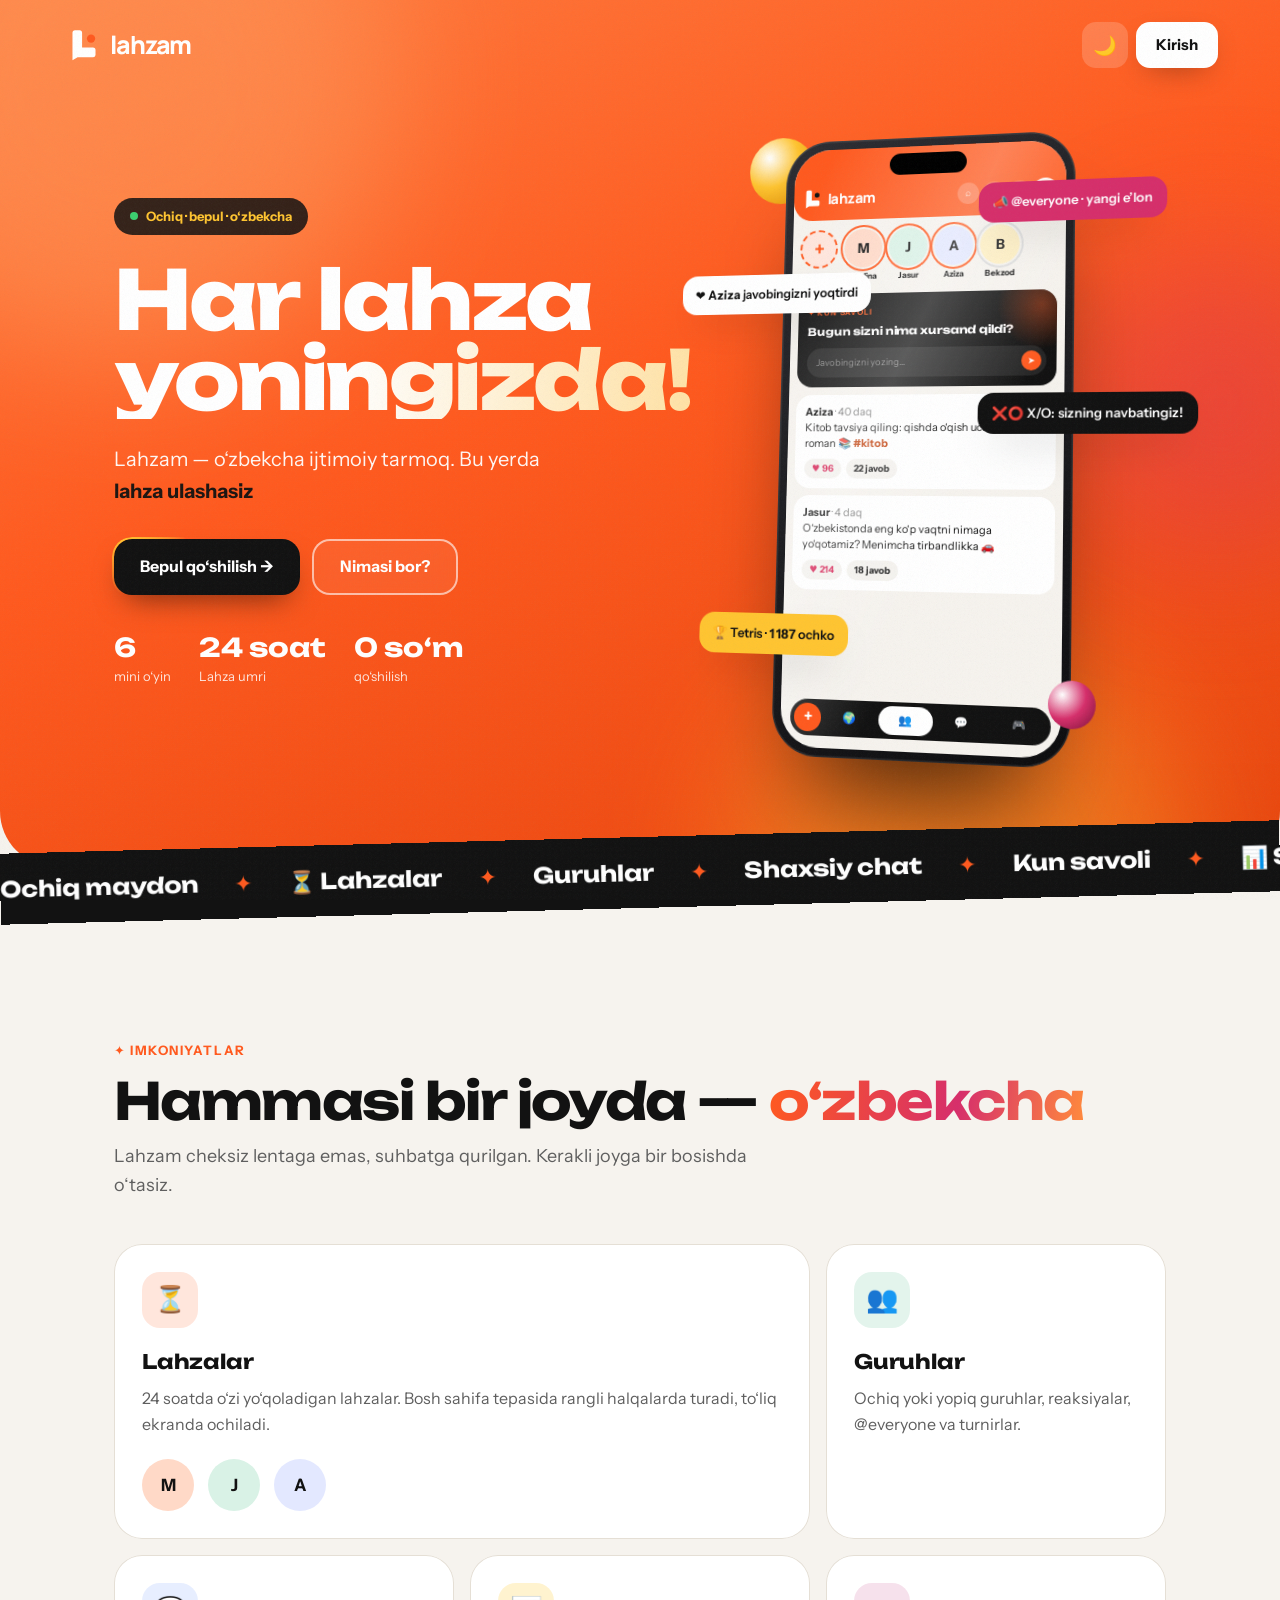
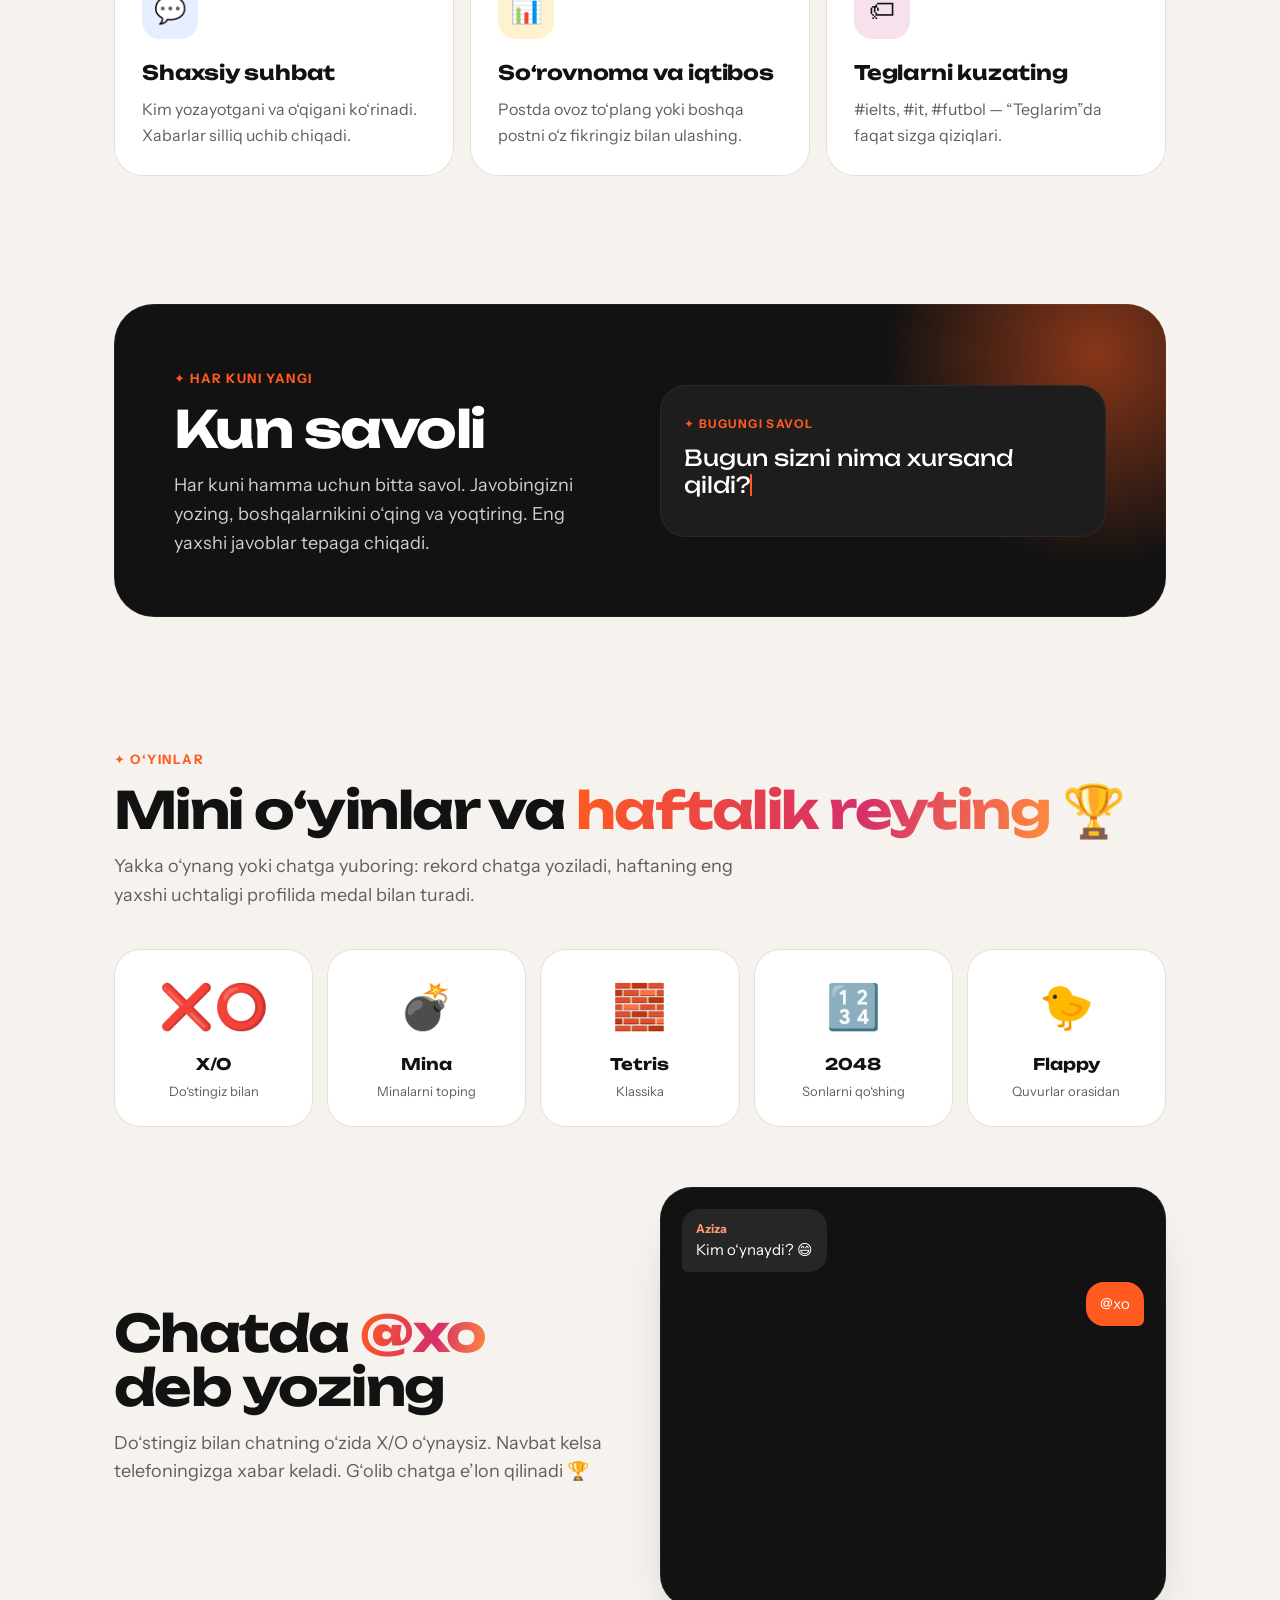
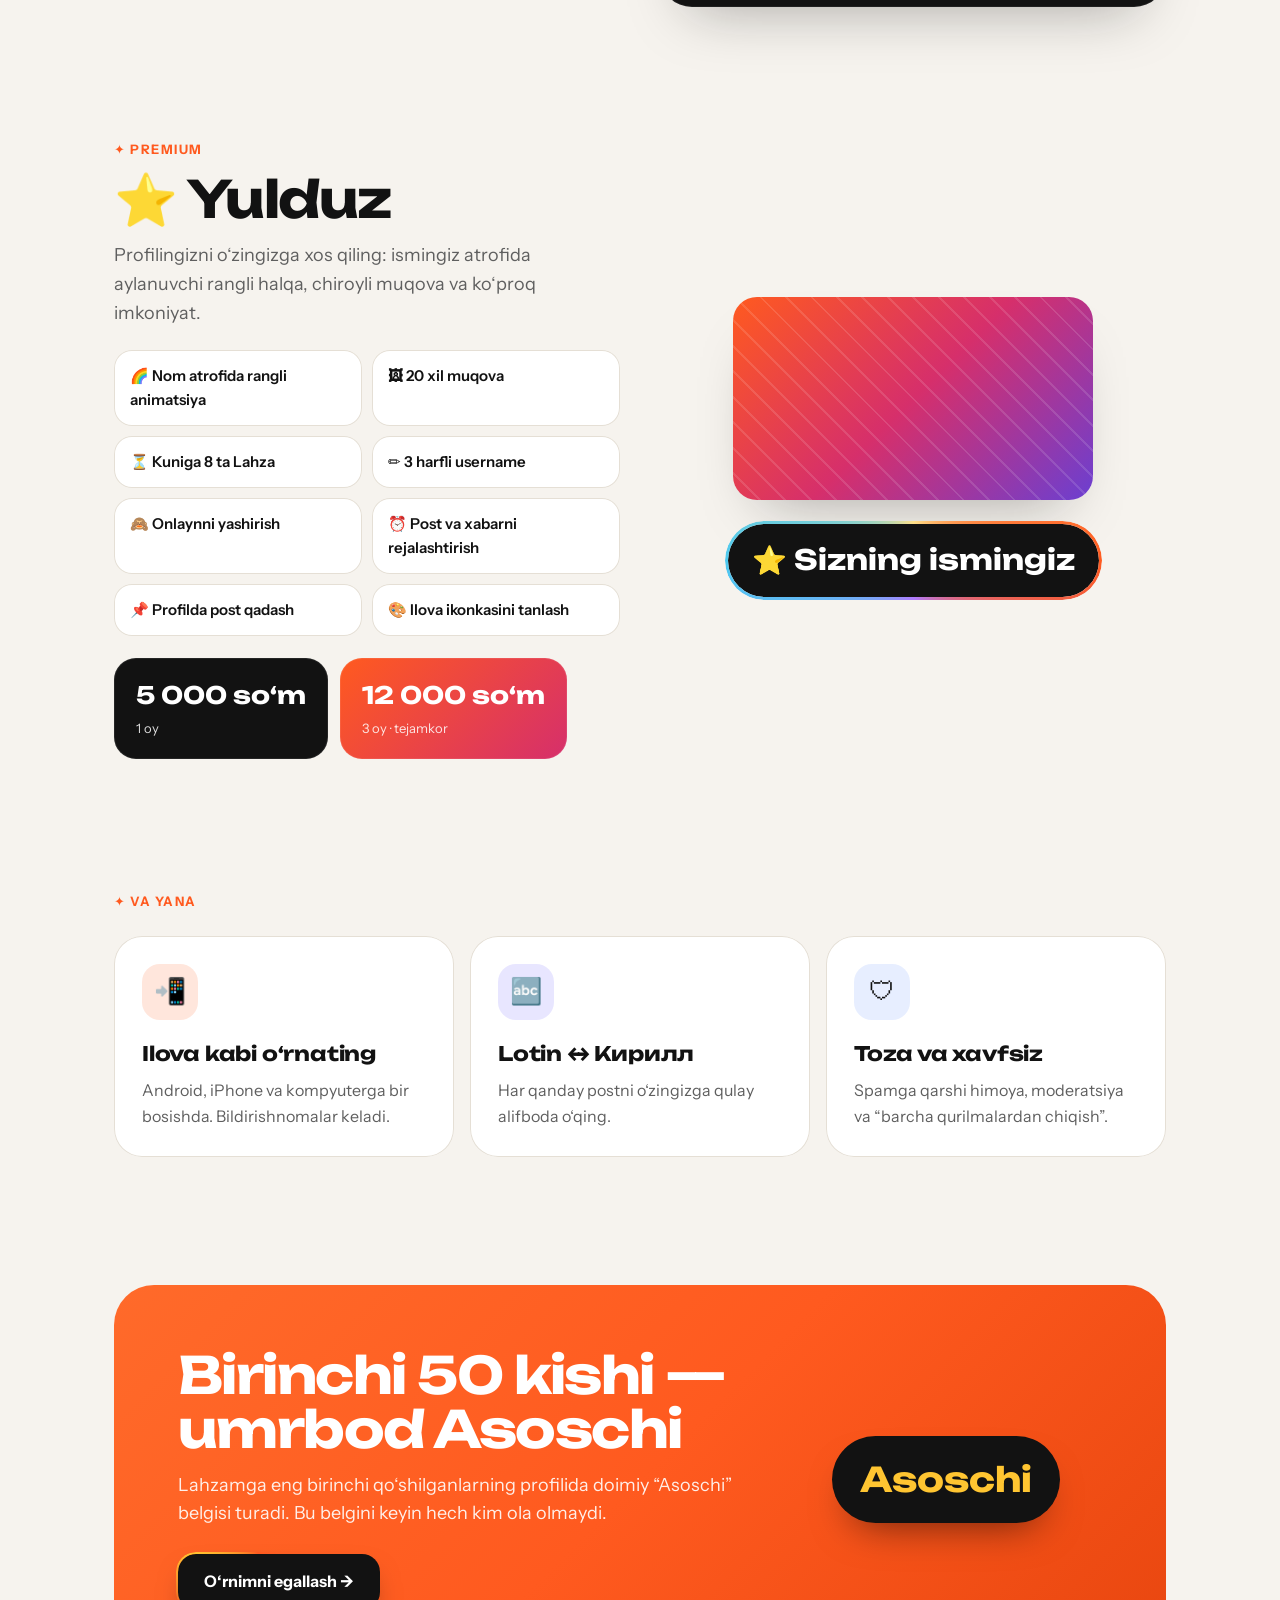
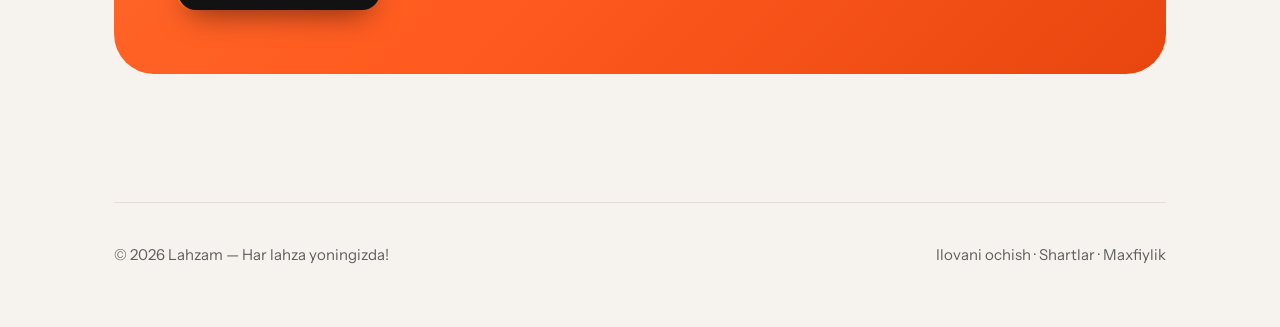
==== commit 33d1b1ab: "Tanishtiruv: telefondagi versiya yozuvi olib tashlandi Co-Authored-By: Claude Opus 5.5 <noreply@anth" ====
--- a/index.html
+++ b/index.html
@@ -327,7 +327,7 @@
     <div class="phone-wrap" aria-hidden="true">
       <div class="stage" id="stage">
         <div class="phone" id="phone"><div class="screen">
-          <div class="s-top"><span class="s-brand"><svg viewBox="0 0 100 100" width="20" height="20"><path d="M14 12a8 8 0 0 1 8-8h14a8 8 0 0 1 8 8v46h34a8 8 0 0 1 8 8v14a8 8 0 0 1-8 8H30L14 98z" fill="#fff"/><circle cx="72" cy="30" r="13" fill="#121212"/></svg><span><b>lahzam</b><small>v1.13</small></span></span><span class="s-ics"><i>⌕</i><i>🔔</i><i>☾</i><i class="me">A</i></span></div>
+          <div class="s-top"><span class="s-brand"><svg viewBox="0 0 100 100" width="20" height="20"><path d="M14 12a8 8 0 0 1 8-8h14a8 8 0 0 1 8 8v46h34a8 8 0 0 1 8 8v14a8 8 0 0 1-8 8H30L14 98z" fill="#fff"/><circle cx="72" cy="30" r="13" fill="#121212"/></svg><b>lahzam</b></span><span class="s-ics"><i>⌕</i><i>🔔</i><i>☾</i><i class="me">A</i></span></div>
           <div class="s-lz"><span class="lz add"><i>+</i><em>Lahza</em></span><span class="lz"><i style="background:#FFD9C7">M</i><em>Madina</em></span><span class="lz"><i style="background:#D9F2E6">J</i><em>Jasur</em></span><span class="lz"><i style="background:#E3E8FF">A</i><em>Aziza</em></span><span class="lz seen"><i style="background:#FFF0C2">B</i><em>Bekzod</em></span></div>
           <div class="s-q"><small>✦ KUN SAVOLI</small><b>Bugun sizni nima xursand qildi?</b><span class="s-qin">Javobingizni yozing… <i>➤</i></span></div>
           <div class="feed" id="feed"></div>
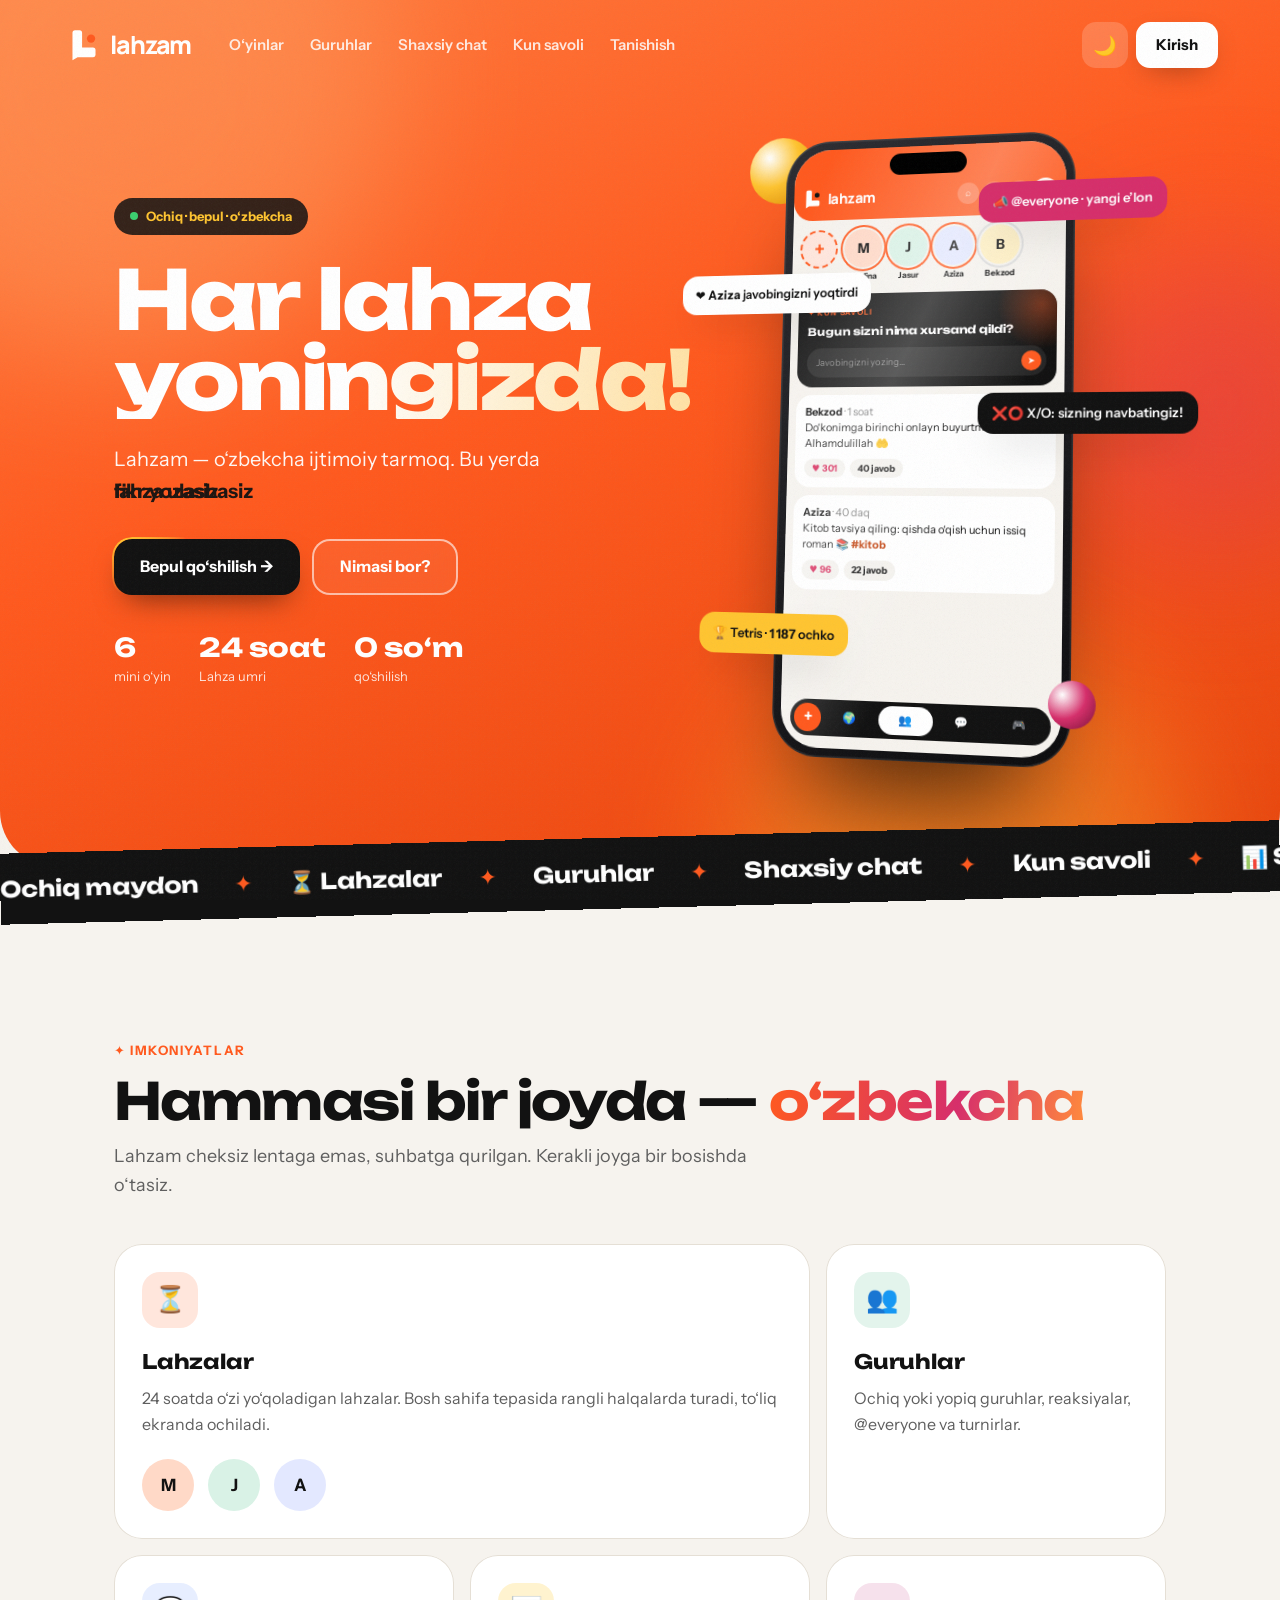
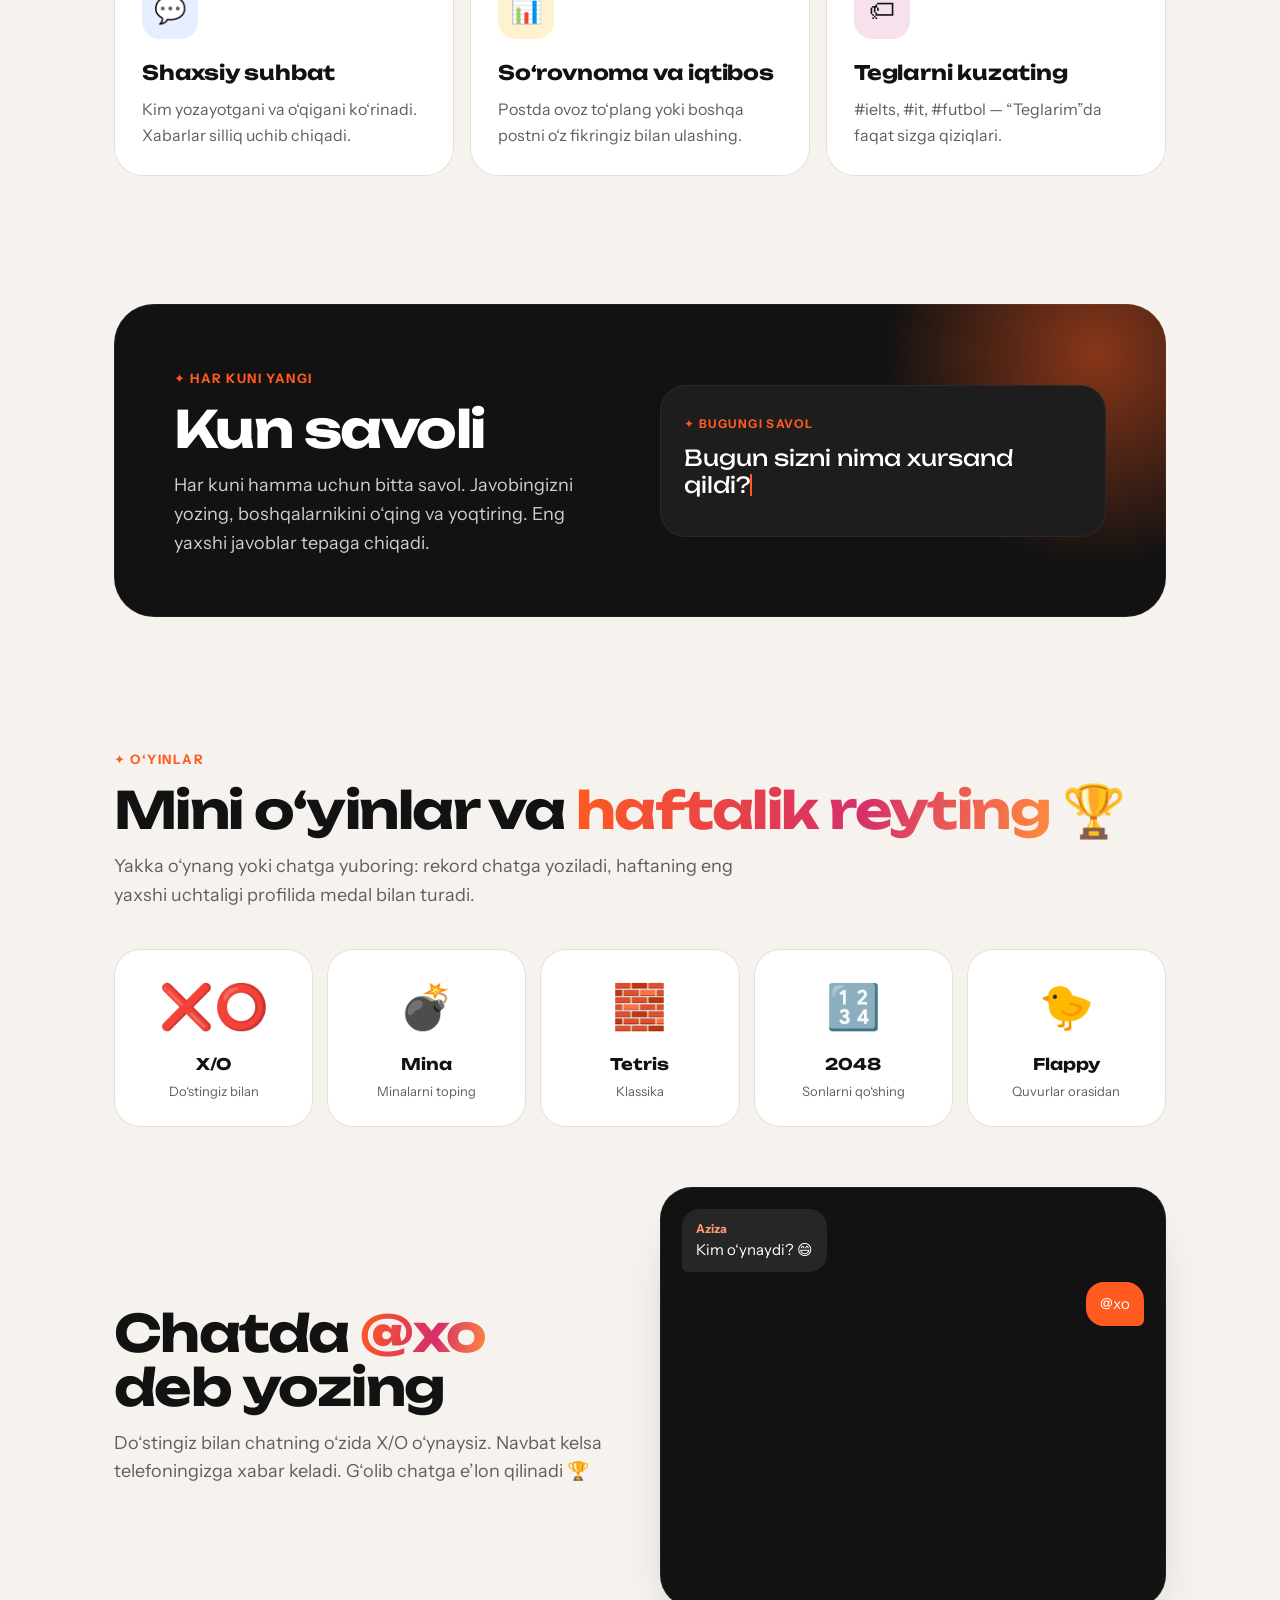
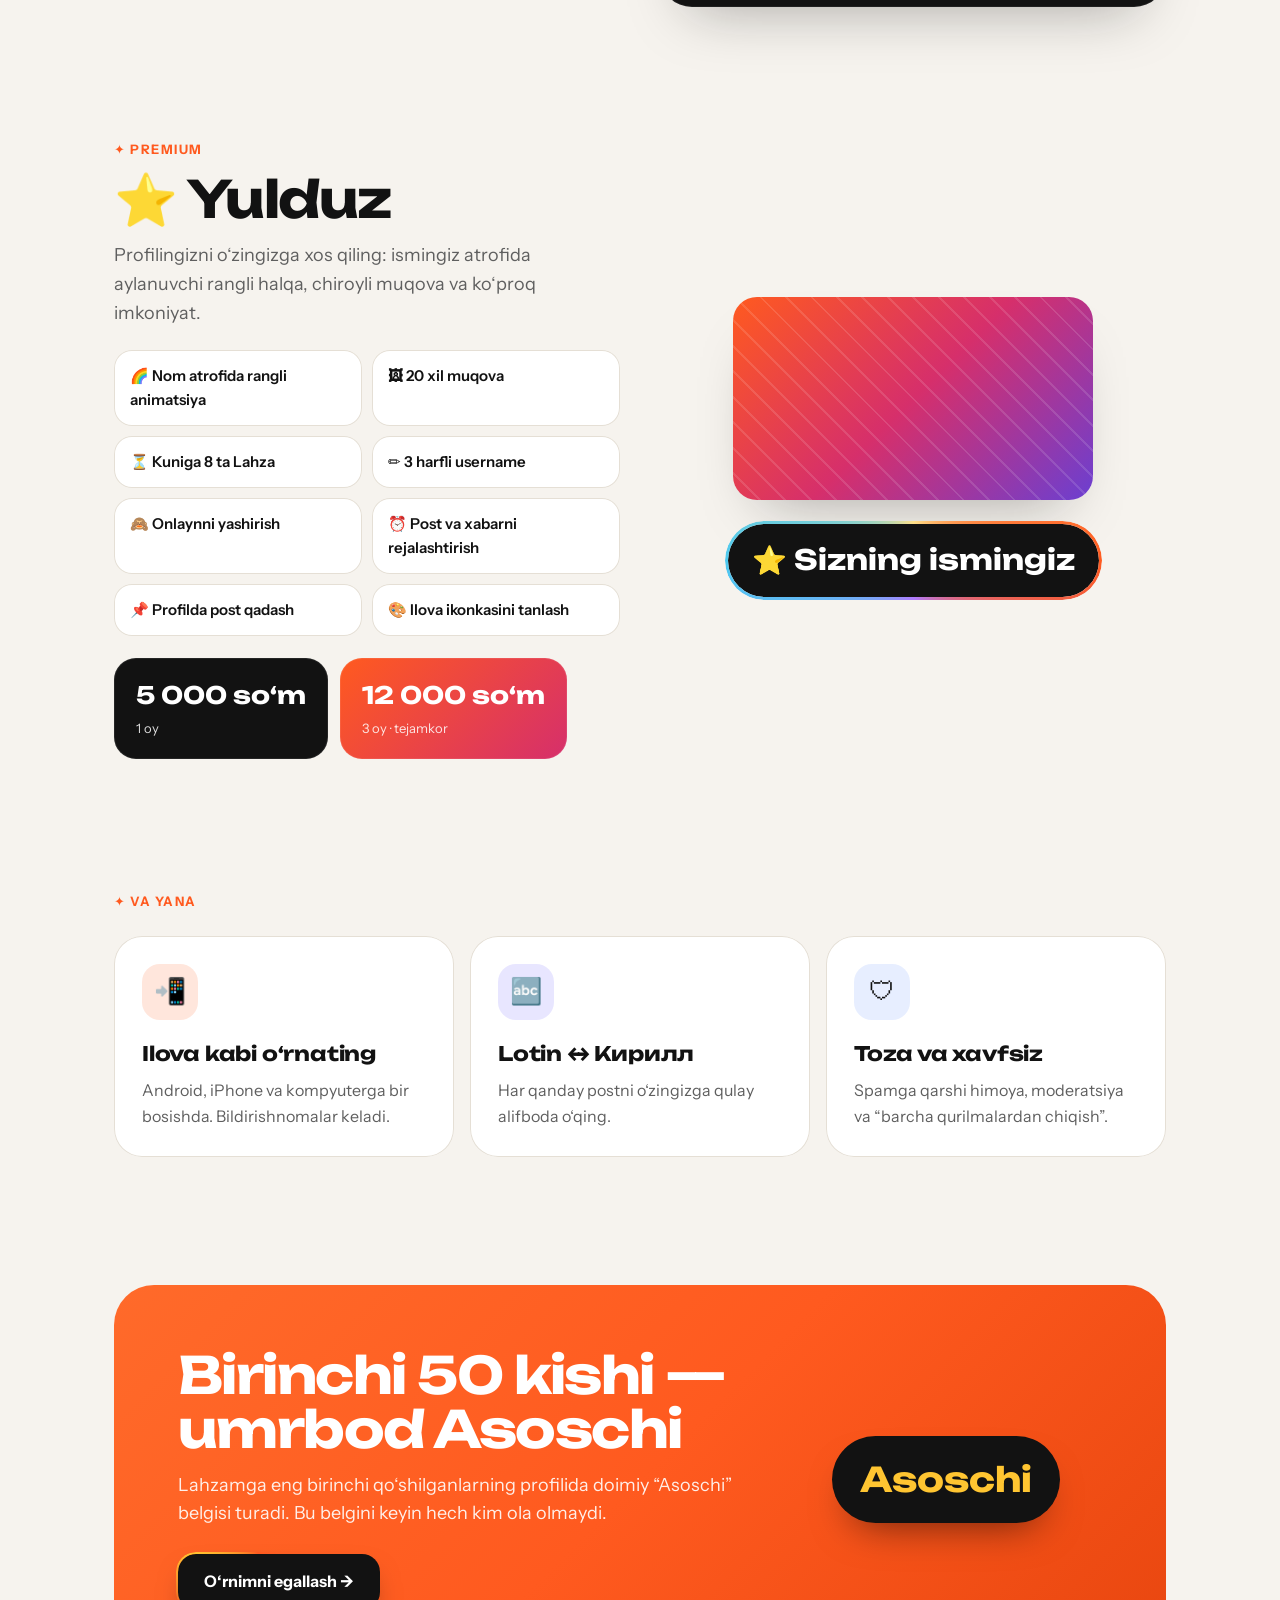
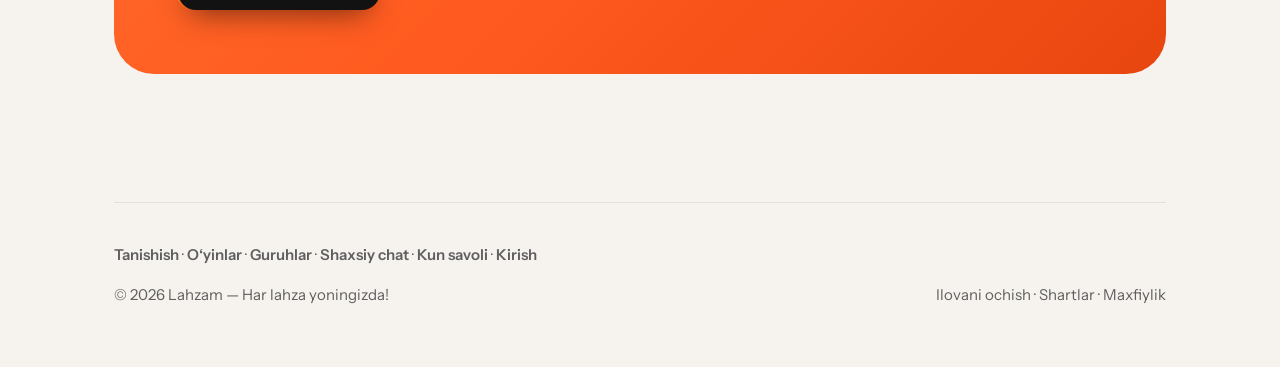
==== commit d537e206: "SEO: bo'lim sahifalari (O'yinlar, Guruhlar, Shaxsiy chat, Kun savoli, Tanishish, Kirish), favicon.ic" ====
--- a/index.html
+++ b/index.html
@@ -23,9 +23,11 @@
 <meta name="twitter:title" content="Lahzam — Har lahza yoningizda!">
 <meta name="twitter:description" content="O‘zbekcha ijtimoiy tarmoq: fikrlar, Lahzalar, guruhlar, chat va o‘yinlar.">
 <meta name="twitter:image" content="https://lahzam.uz/og.png">
-<link rel="apple-touch-icon" href="/og.png">
-<script type="application/ld+json">{"@context":"https://schema.org","@graph":[{"@type":"Organization","@id":"https://lahzam.uz/#org","name":"Lahzam","url":"https://lahzam.uz/","logo":"https://lahzam.uz/icon.svg"},{"@type":"WebSite","@id":"https://lahzam.uz/#site","name":"Lahzam","url":"https://lahzam.uz/","inLanguage":"uz","publisher":{"@id":"https://lahzam.uz/#org"}},{"@type":"WebApplication","name":"Lahzam","url":"https://app.lahzam.uz/","applicationCategory":"SocialNetworkingApplication","operatingSystem":"Android, iOS, Windows, macOS","inLanguage":"uz","offers":{"@type":"Offer","price":"0","priceCurrency":"UZS"},"description":"O‘zbekcha ijtimoiy tarmoq: Ochiq maydon, Lahzalar, guruhlar, shaxsiy chat, Kun savoli va mini o‘yinlar."}]}</script>
+<link rel="apple-touch-icon" href="/apple-touch-icon.png">
+<script type="application/ld+json">{"@context":"https://schema.org","@graph":[{"@type":"Organization","@id":"https://lahzam.uz/#org","name":"Lahzam","url":"https://lahzam.uz/","logo":{"@type":"ImageObject","url":"https://lahzam.uz/icon-512.png","width":512,"height":512}},{"@type":"WebSite","@id":"https://lahzam.uz/#site","name":"Lahzam","alternateName":["lahzam.uz","Lahzam ijtimoiy tarmoq"],"url":"https://lahzam.uz/","inLanguage":"uz","publisher":{"@id":"https://lahzam.uz/#org"}},{"@type":"WebApplication","name":"Lahzam","url":"https://app.lahzam.uz/","applicationCategory":"SocialNetworkingApplication","operatingSystem":"Android, iOS, Windows, macOS","inLanguage":"uz","offers":{"@type":"Offer","price":"0","priceCurrency":"UZS"},"description":"O‘zbekcha ijtimoiy tarmoq: Ochiq maydon, Lahzalar, guruhlar, shaxsiy chat, Kun savoli va mini o‘yinlar."}]}</script>
+<link rel="icon" href="/favicon.ico" sizes="48x48">
 <link rel="icon" href="/icon.svg" type="image/svg+xml">
+<link rel="icon" href="/icon-96.png" type="image/png" sizes="96x96">
 <script src="/theme.js"></script>
 <link rel="preconnect" href="https://fonts.googleapis.com">
 <link rel="preconnect" href="https://fonts.gstatic.com" crossorigin>
@@ -96,6 +98,10 @@
 .nav.scrolled .brand{color:var(--ink)}
 .brand b{font-family:var(--logo);font-weight:800;font-size:25px;letter-spacing:-.045em}
 .nav-r{display:flex;gap:8px;align-items:center}
+.nav-links{display:flex;gap:2px;margin:0 auto 0 26px}.nav-links a{text-decoration:none;font-weight:600;font-size:15px;padding:8px 12px;border-radius:12px;color:#fff;opacity:.85;white-space:nowrap}.nav-links a:hover{opacity:1;background:rgba(255,255,255,.14)}
+.nav.scrolled .nav-links a{color:var(--ink)}.nav.scrolled .nav-links a:hover{background:var(--surface2)}
+.foot-links{width:100%;order:-1}.foot-links a{font-weight:600}
+@media(max-width:1000px){.nav-links{display:none}}
 .nav.scrolled .icon-btn{background:var(--surface2);color:var(--ink)}
 .nav .btn{height:46px;padding:0 20px;font-size:15px;border-radius:14px}
 .nav.scrolled .btn.white{background:var(--ink);color:var(--bg)}
@@ -301,9 +307,10 @@
   <a class="brand" href="/" aria-label="Lahzam bosh sahifa">
     <svg viewBox="0 0 100 100" width="32" height="32" aria-hidden="true"><path d="M14 12a8 8 0 0 1 8-8h14a8 8 0 0 1 8 8v46h34a8 8 0 0 1 8 8v14a8 8 0 0 1-8 8H30L14 98z" fill="currentColor"/><circle cx="72" cy="30" r="13" fill="#FF5A1F"/></svg><b>lahzam</b>
   </a>
+  <div class="nav-links" aria-label="Bo‘limlar"><a href="/oyinlar">O‘yinlar</a><a href="/guruhlar">Guruhlar</a><a href="/shaxsiy-chat">Shaxsiy chat</a><a href="/kun-savoli">Kun savoli</a><a href="/tanishish">Tanishish</a></div>
   <div class="nav-r">
     <button class="icon-btn" id="themeBtn" type="button" aria-label="Tungi rejimni almashtirish">🌙</button>
-    <a class="btn white" data-app="/kirish" href="#">Kirish</a>
+    <a class="btn white" href="/kirish">Kirish</a>
   </div>
 </nav>
 
@@ -315,7 +322,7 @@
       <h1 class="h1"><span class="w">Har</span> <span class="w" style="animation-delay:.1s">lahza</span><br><span class="w hl" style="animation-delay:.2s">yoningizda!</span></h1>
       <p class="lead">Lahzam — o‘zbekcha ijtimoiy tarmoq. Bu yerda <span class="rot" id="rot"><span class="on">fikr yozasiz</span><span>lahza ulashasiz</span><span>guruhda gaplashasiz</span><span>do‘st topasiz</span><span>o‘yin o‘ynaysiz</span></span></p>
       <div class="ctas">
-        <a class="btn dark mag" data-app="/kirish" href="#">Bepul qo‘shilish →</a>
+        <a class="btn dark mag" data-app="/kirish" href="https://lahzam-app.vercel.app/kirish">Bepul qo‘shilish →</a>
         <a class="btn line mag" href="#imkoniyatlar">Nimasi bor?</a>
       </div>
       <div class="stats" aria-label="Lahzam raqamlarda">
@@ -428,7 +435,7 @@
       <div>
         <h2>Birinchi 50 kishi — umrbod Asoschi</h2>
         <p class="sub">Lahzamga eng birinchi qo‘shilganlarning profilida doimiy “Asoschi” belgisi turadi. Bu belgini keyin hech kim ola olmaydi.</p>
-        <p style="margin:26px 0 0"><a class="btn dark mag" data-app="/kirish" href="#">O‘rnimni egallash →</a></p>
+        <p style="margin:26px 0 0"><a class="btn dark mag" data-app="/kirish" href="https://lahzam-app.vercel.app/kirish">O‘rnimni egallash →</a></p>
       </div>
       <span class="badge-big">Asoschi</span>
     </div>
@@ -437,7 +444,8 @@
 
 <div class="wrap"><footer>
   <span>© 2026 Lahzam — Har lahza yoningizda!</span>
-  <span><a data-app="/" href="#">Ilovani ochish</a> · <a data-app="/shartlar" href="#">Shartlar</a> · <a data-app="/maxfiylik" href="#">Maxfiylik</a></span>
+  <nav class="foot-links" aria-label="Bo‘limlar"><a href="/tanishish">Tanishish</a> · <a href="/oyinlar">O‘yinlar</a> · <a href="/guruhlar">Guruhlar</a> · <a href="/shaxsiy-chat">Shaxsiy chat</a> · <a href="/kun-savoli">Kun savoli</a> · <a href="/kirish">Kirish</a></nav>
+  <span><a data-app="/" href="https://lahzam-app.vercel.app/">Ilovani ochish</a> · <a data-app="/shartlar" href="https://lahzam-app.vercel.app/shartlar">Shartlar</a> · <a data-app="/maxfiylik" href="https://lahzam-app.vercel.app/maxfiylik">Maxfiylik</a></span>
 </footer></div>
 <script src="/main.js" defer></script>
 </body>
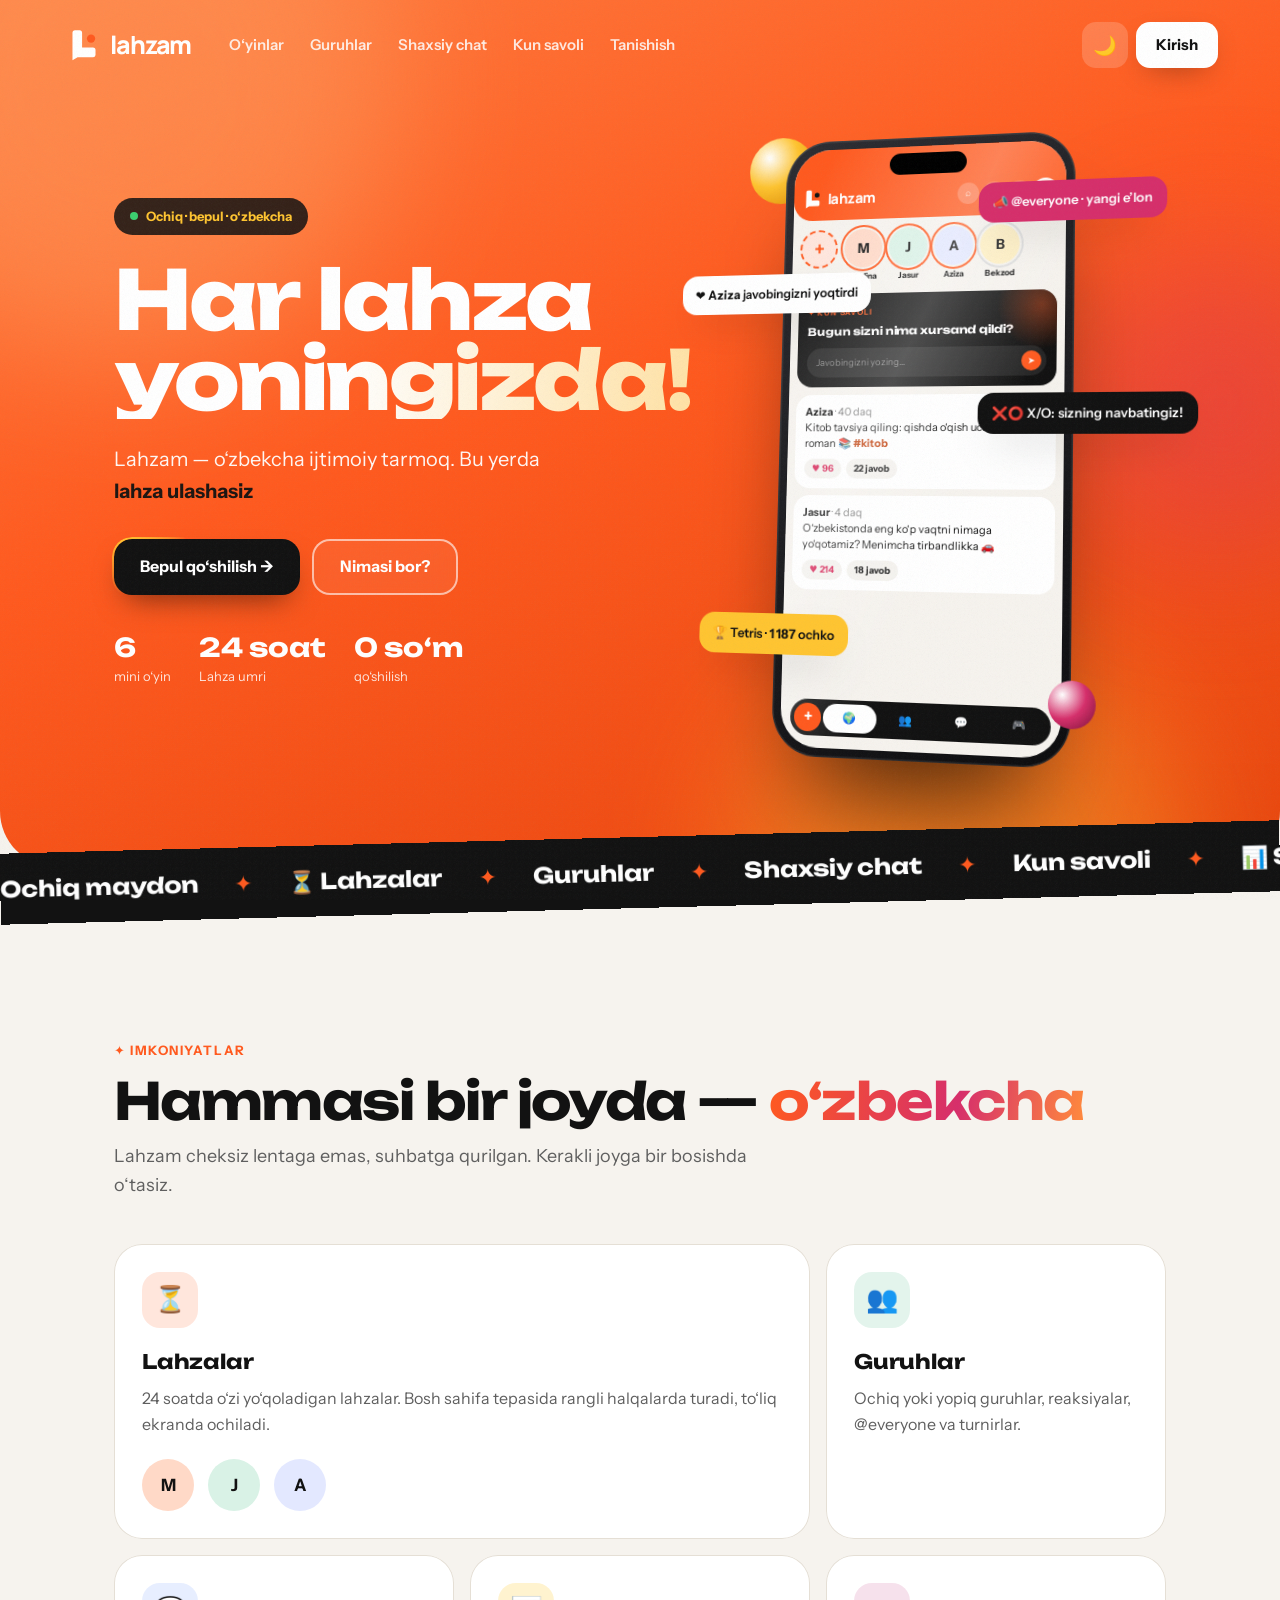
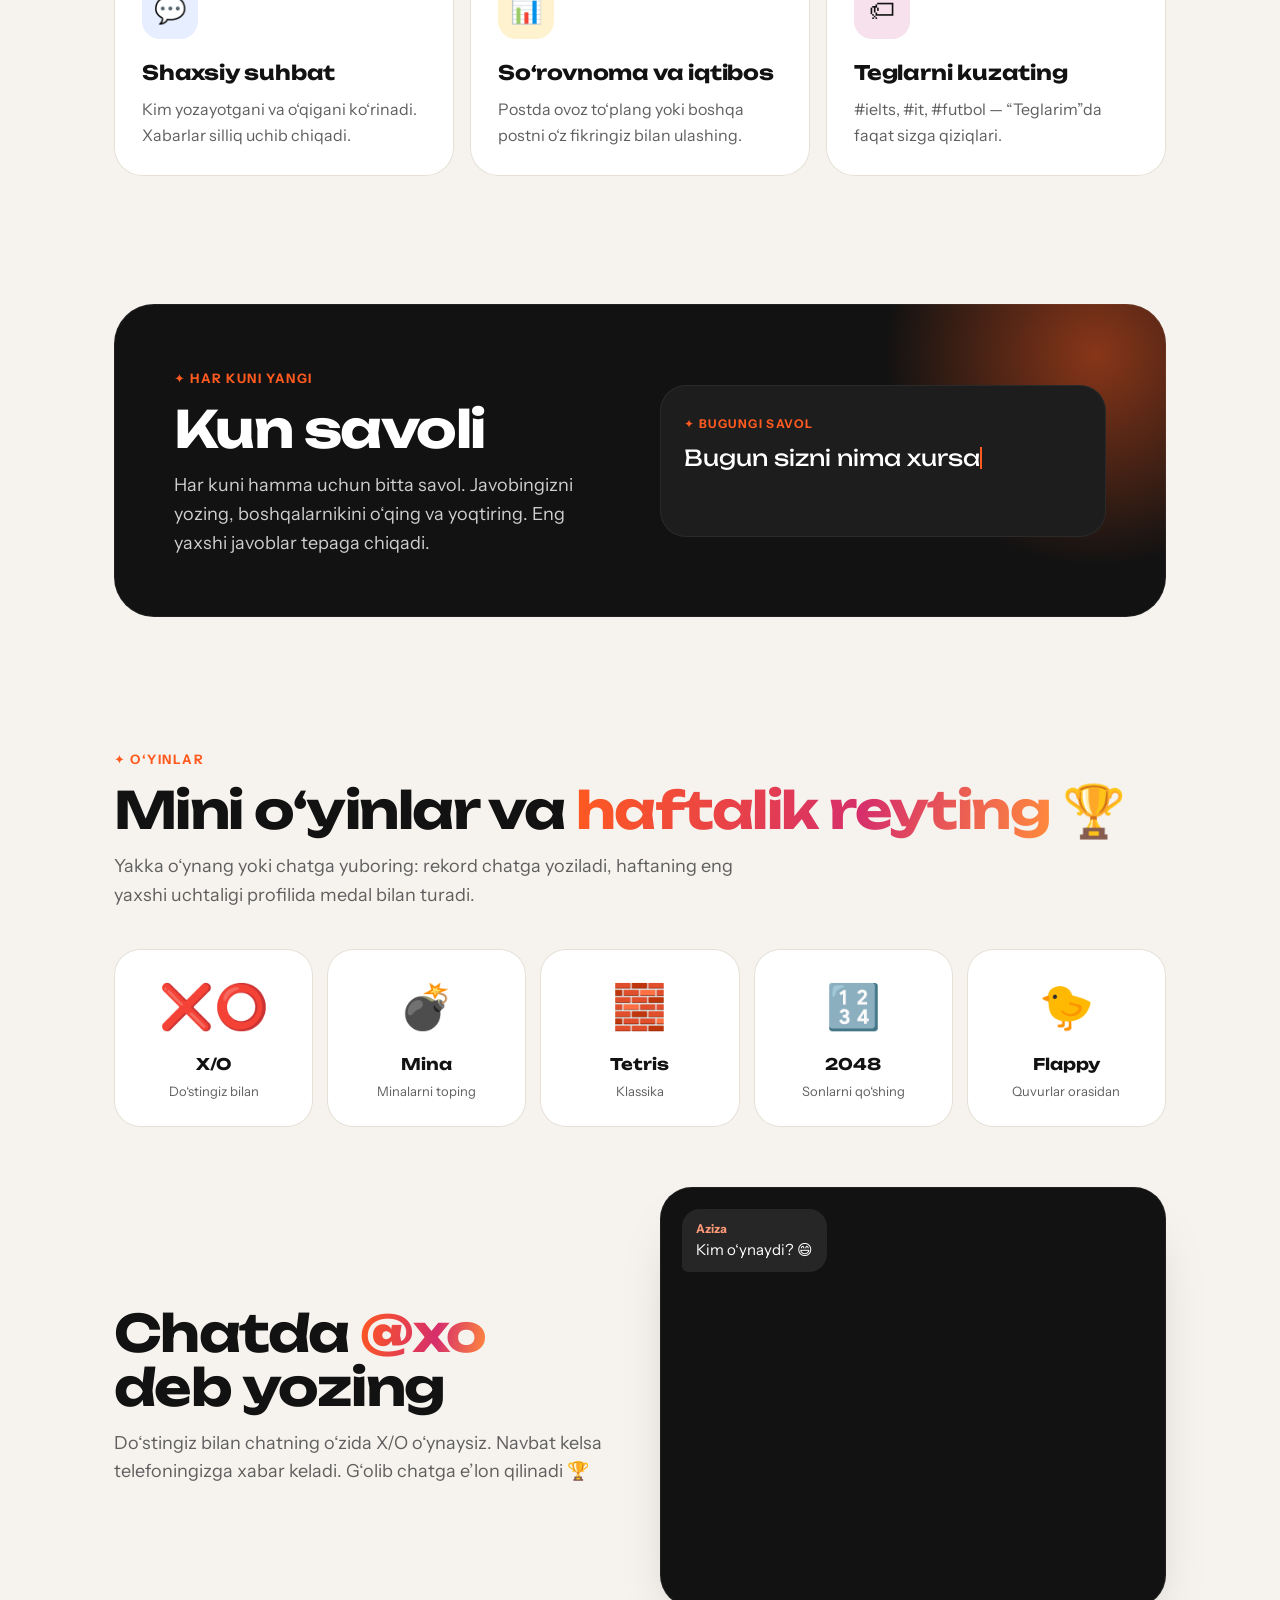
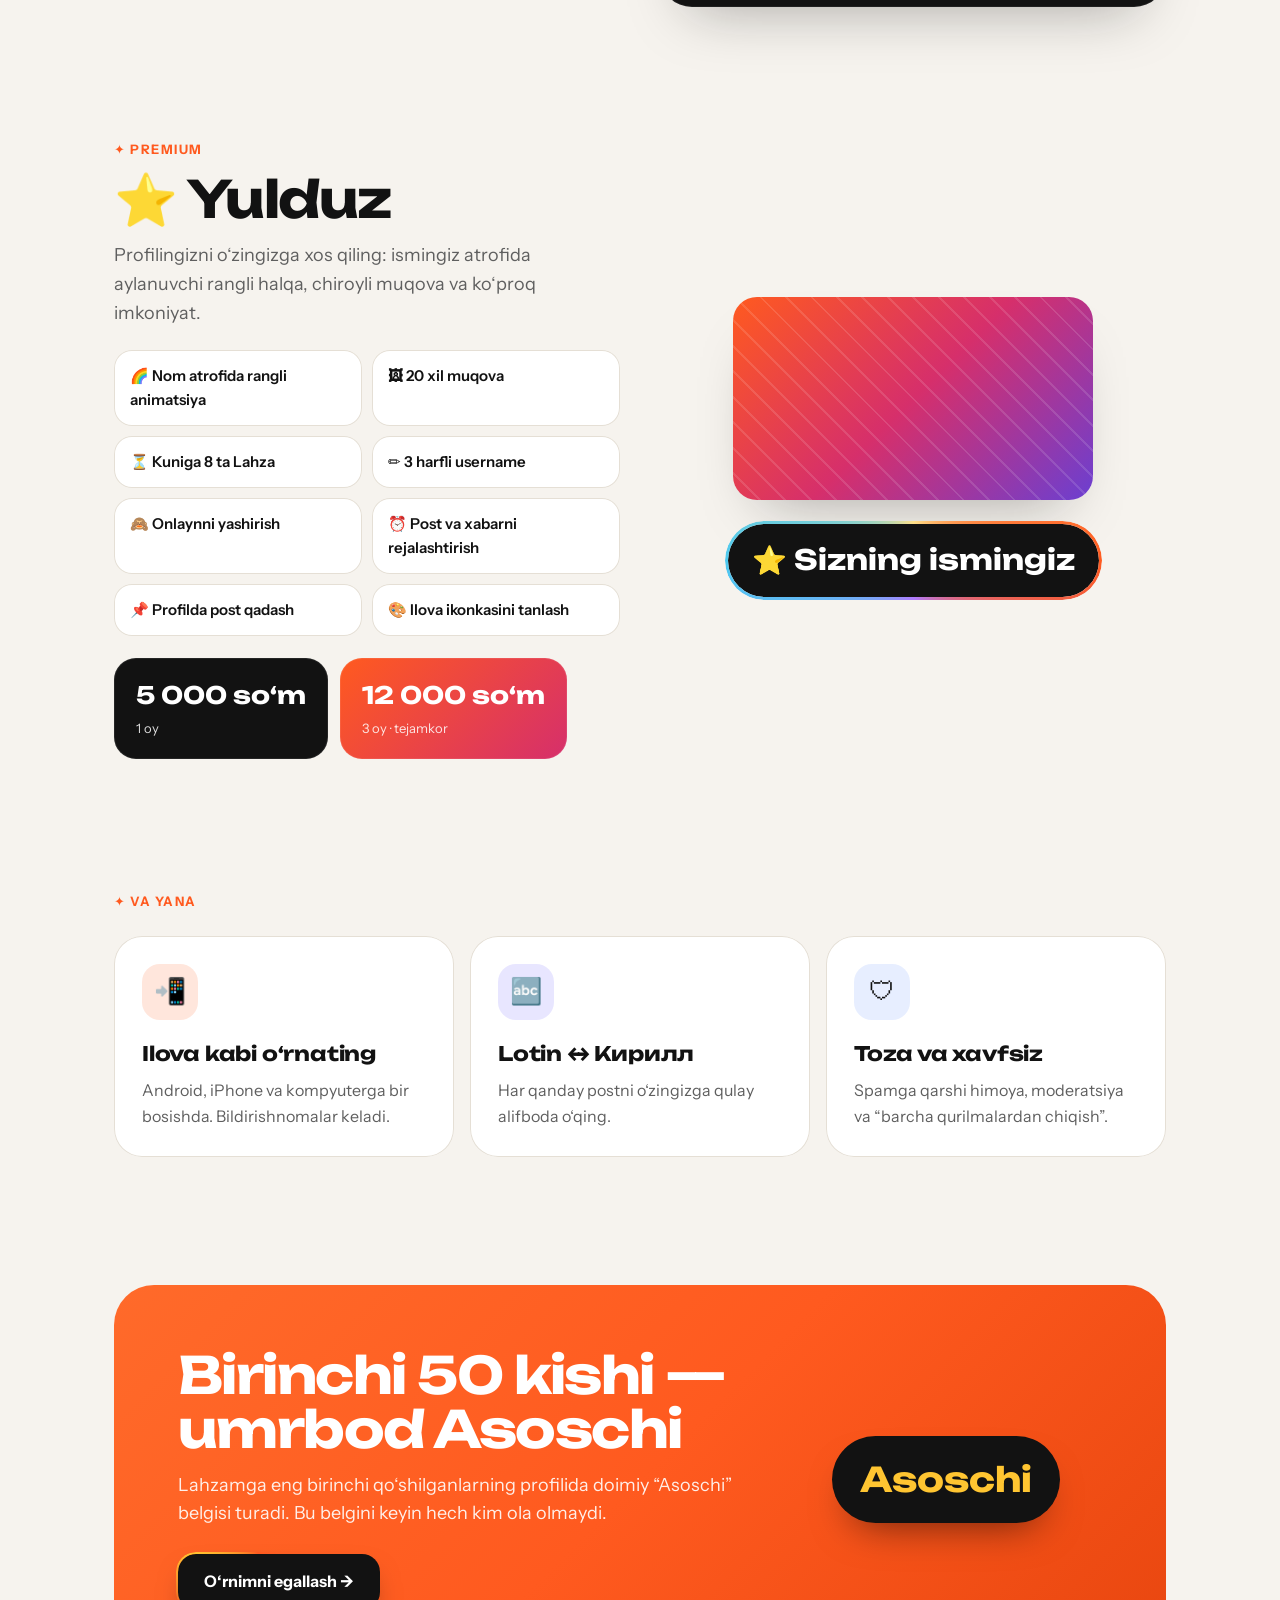
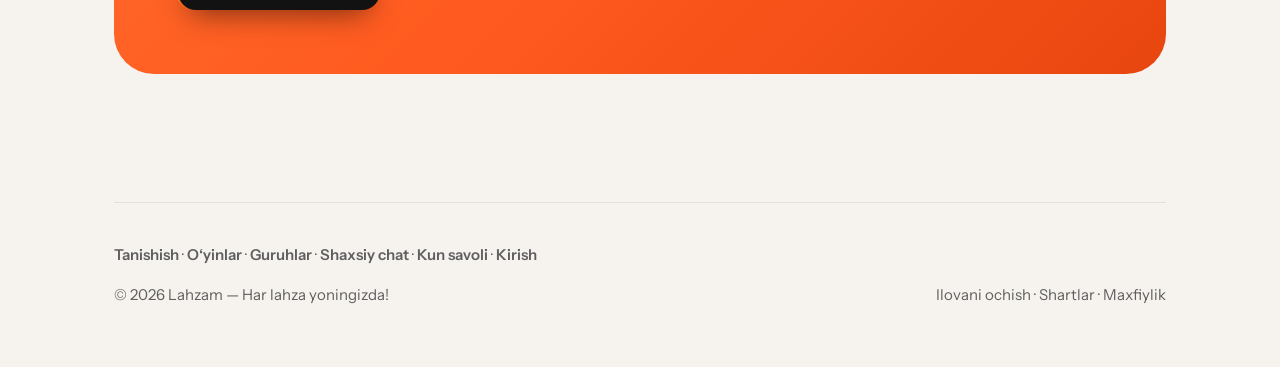
==== commit 8be5544b: "Kirish havolalari app.lahzam.uz ga; vercel.app manzilidan lahzam.uz ga yo'naltirish Co-Authored-By: " ====
--- a/index.html
+++ b/index.html
@@ -322,7 +322,7 @@
       <h1 class="h1"><span class="w">Har</span> <span class="w" style="animation-delay:.1s">lahza</span><br><span class="w hl" style="animation-delay:.2s">yoningizda!</span></h1>
       <p class="lead">Lahzam — o‘zbekcha ijtimoiy tarmoq. Bu yerda <span class="rot" id="rot"><span class="on">fikr yozasiz</span><span>lahza ulashasiz</span><span>guruhda gaplashasiz</span><span>do‘st topasiz</span><span>o‘yin o‘ynaysiz</span></span></p>
       <div class="ctas">
-        <a class="btn dark mag" data-app="/kirish" href="https://lahzam-app.vercel.app/kirish">Bepul qo‘shilish →</a>
+        <a class="btn dark mag" data-app="/kirish" href="https://app.lahzam.uz/kirish">Bepul qo‘shilish →</a>
         <a class="btn line mag" href="#imkoniyatlar">Nimasi bor?</a>
       </div>
       <div class="stats" aria-label="Lahzam raqamlarda">
@@ -435,7 +435,7 @@
       <div>
         <h2>Birinchi 50 kishi — umrbod Asoschi</h2>
         <p class="sub">Lahzamga eng birinchi qo‘shilganlarning profilida doimiy “Asoschi” belgisi turadi. Bu belgini keyin hech kim ola olmaydi.</p>
-        <p style="margin:26px 0 0"><a class="btn dark mag" data-app="/kirish" href="https://lahzam-app.vercel.app/kirish">O‘rnimni egallash →</a></p>
+        <p style="margin:26px 0 0"><a class="btn dark mag" data-app="/kirish" href="https://app.lahzam.uz/kirish">O‘rnimni egallash →</a></p>
       </div>
       <span class="badge-big">Asoschi</span>
     </div>
@@ -445,7 +445,7 @@
 <div class="wrap"><footer>
   <span>© 2026 Lahzam — Har lahza yoningizda!</span>
   <nav class="foot-links" aria-label="Bo‘limlar"><a href="/tanishish">Tanishish</a> · <a href="/oyinlar">O‘yinlar</a> · <a href="/guruhlar">Guruhlar</a> · <a href="/shaxsiy-chat">Shaxsiy chat</a> · <a href="/kun-savoli">Kun savoli</a> · <a href="/kirish">Kirish</a></nav>
-  <span><a data-app="/" href="https://lahzam-app.vercel.app/">Ilovani ochish</a> · <a data-app="/shartlar" href="https://lahzam-app.vercel.app/shartlar">Shartlar</a> · <a data-app="/maxfiylik" href="https://lahzam-app.vercel.app/maxfiylik">Maxfiylik</a></span>
+  <span><a data-app="/" href="https://app.lahzam.uz/">Ilovani ochish</a> · <a data-app="/shartlar" href="https://app.lahzam.uz/shartlar">Shartlar</a> · <a data-app="/maxfiylik" href="https://app.lahzam.uz/maxfiylik">Maxfiylik</a></span>
 </footer></div>
 <script src="/main.js" defer></script>
 </body>
